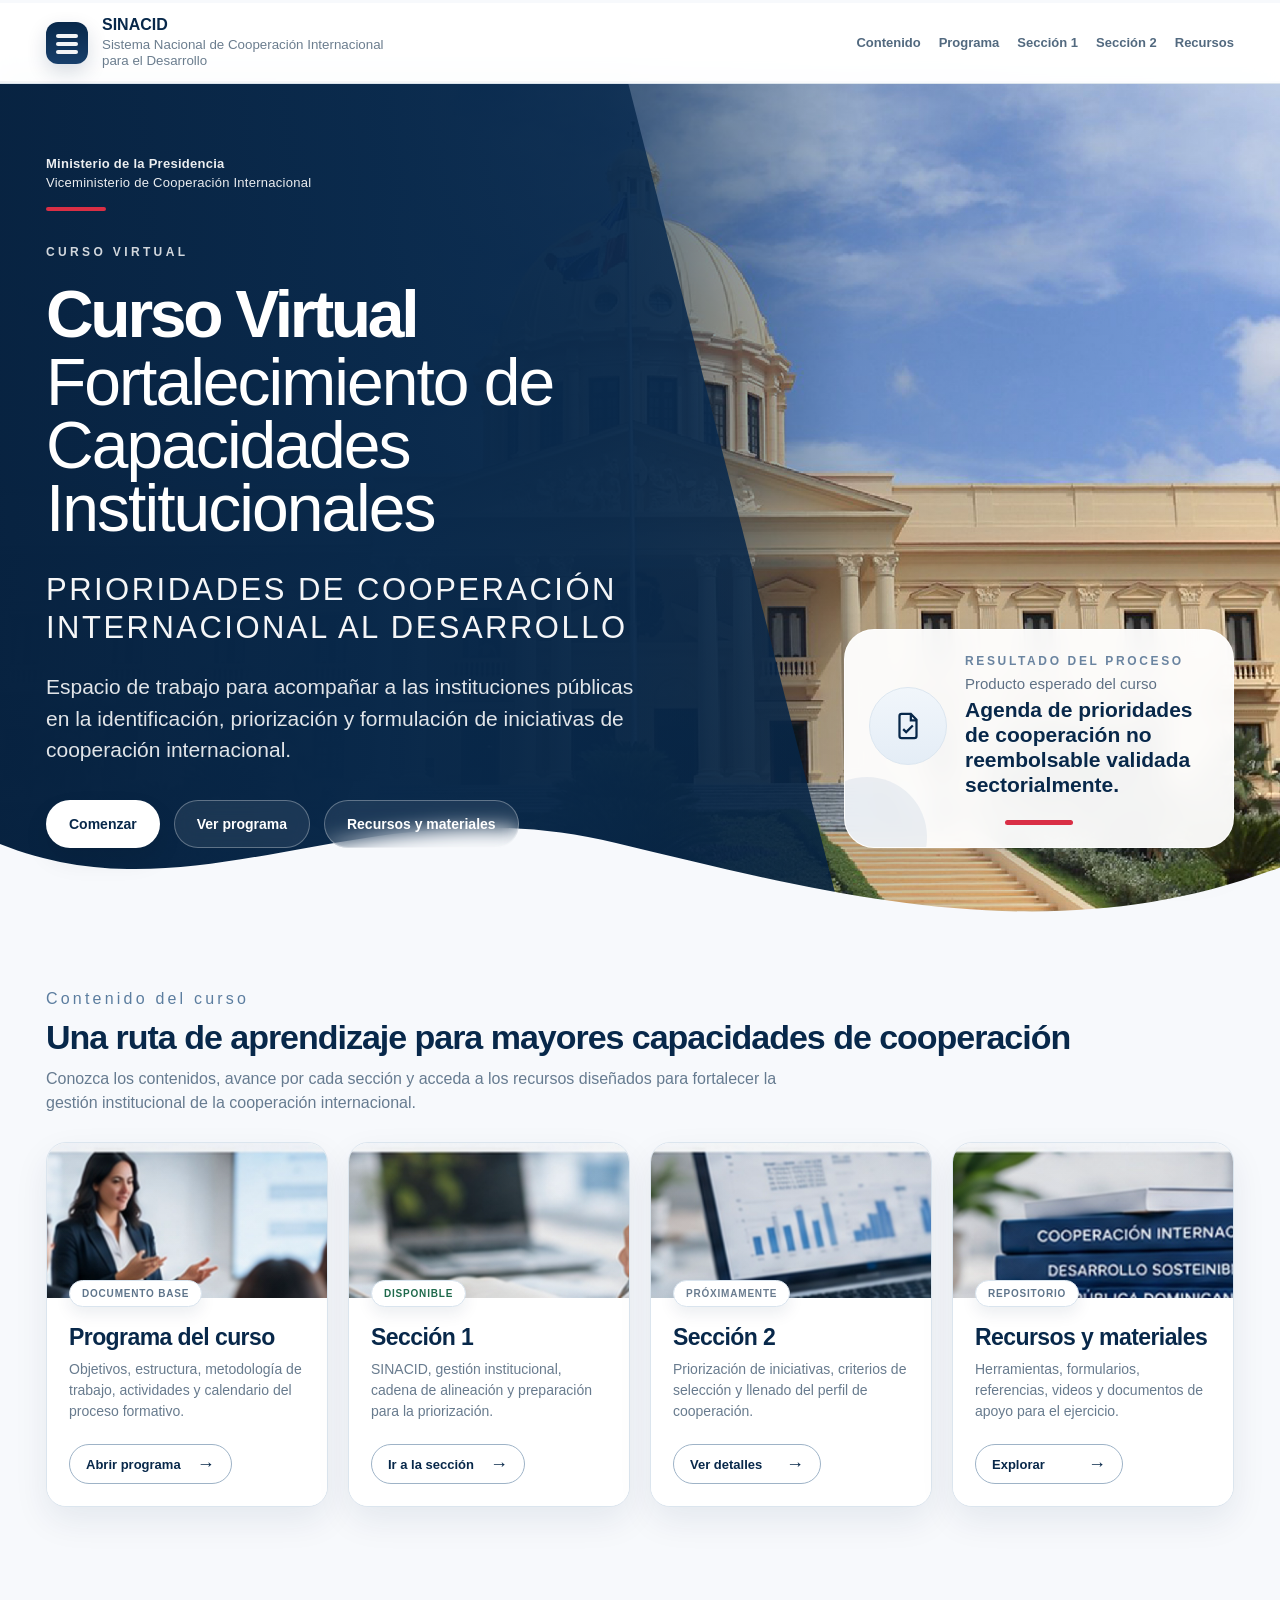
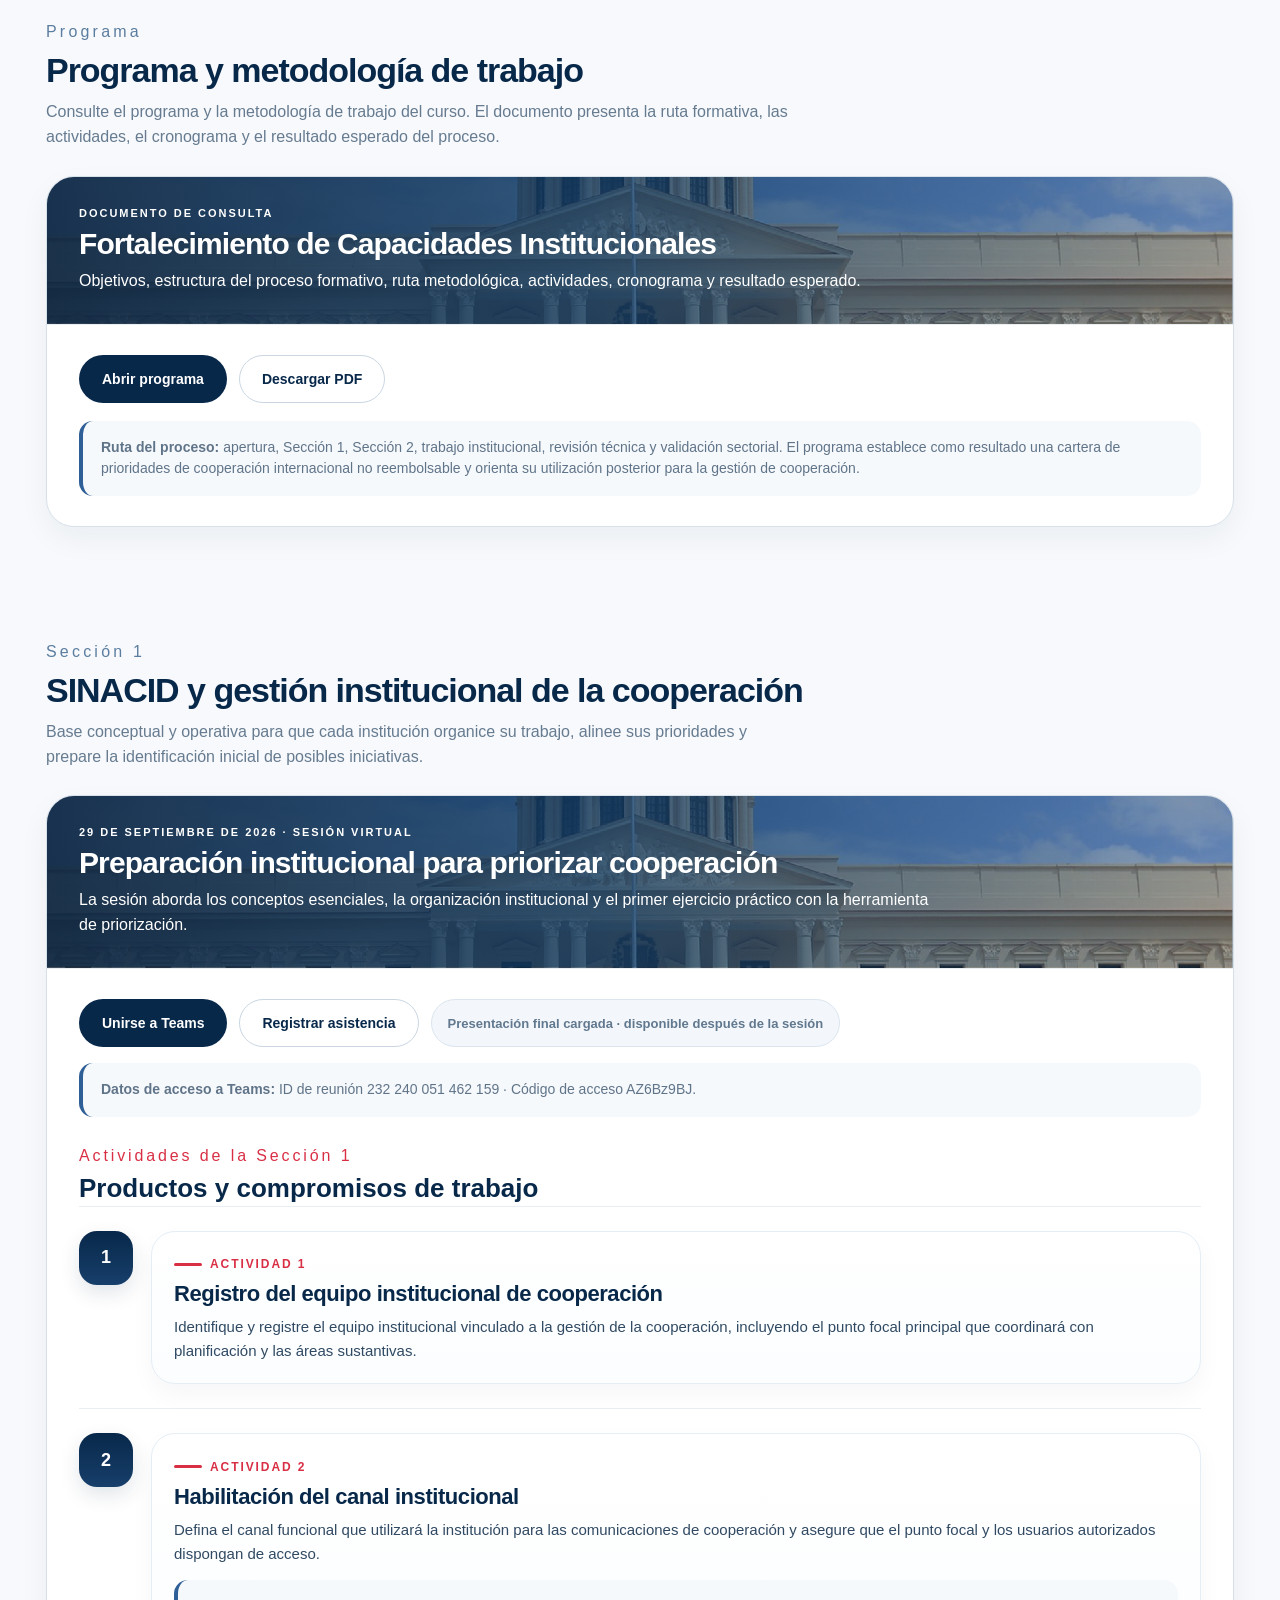
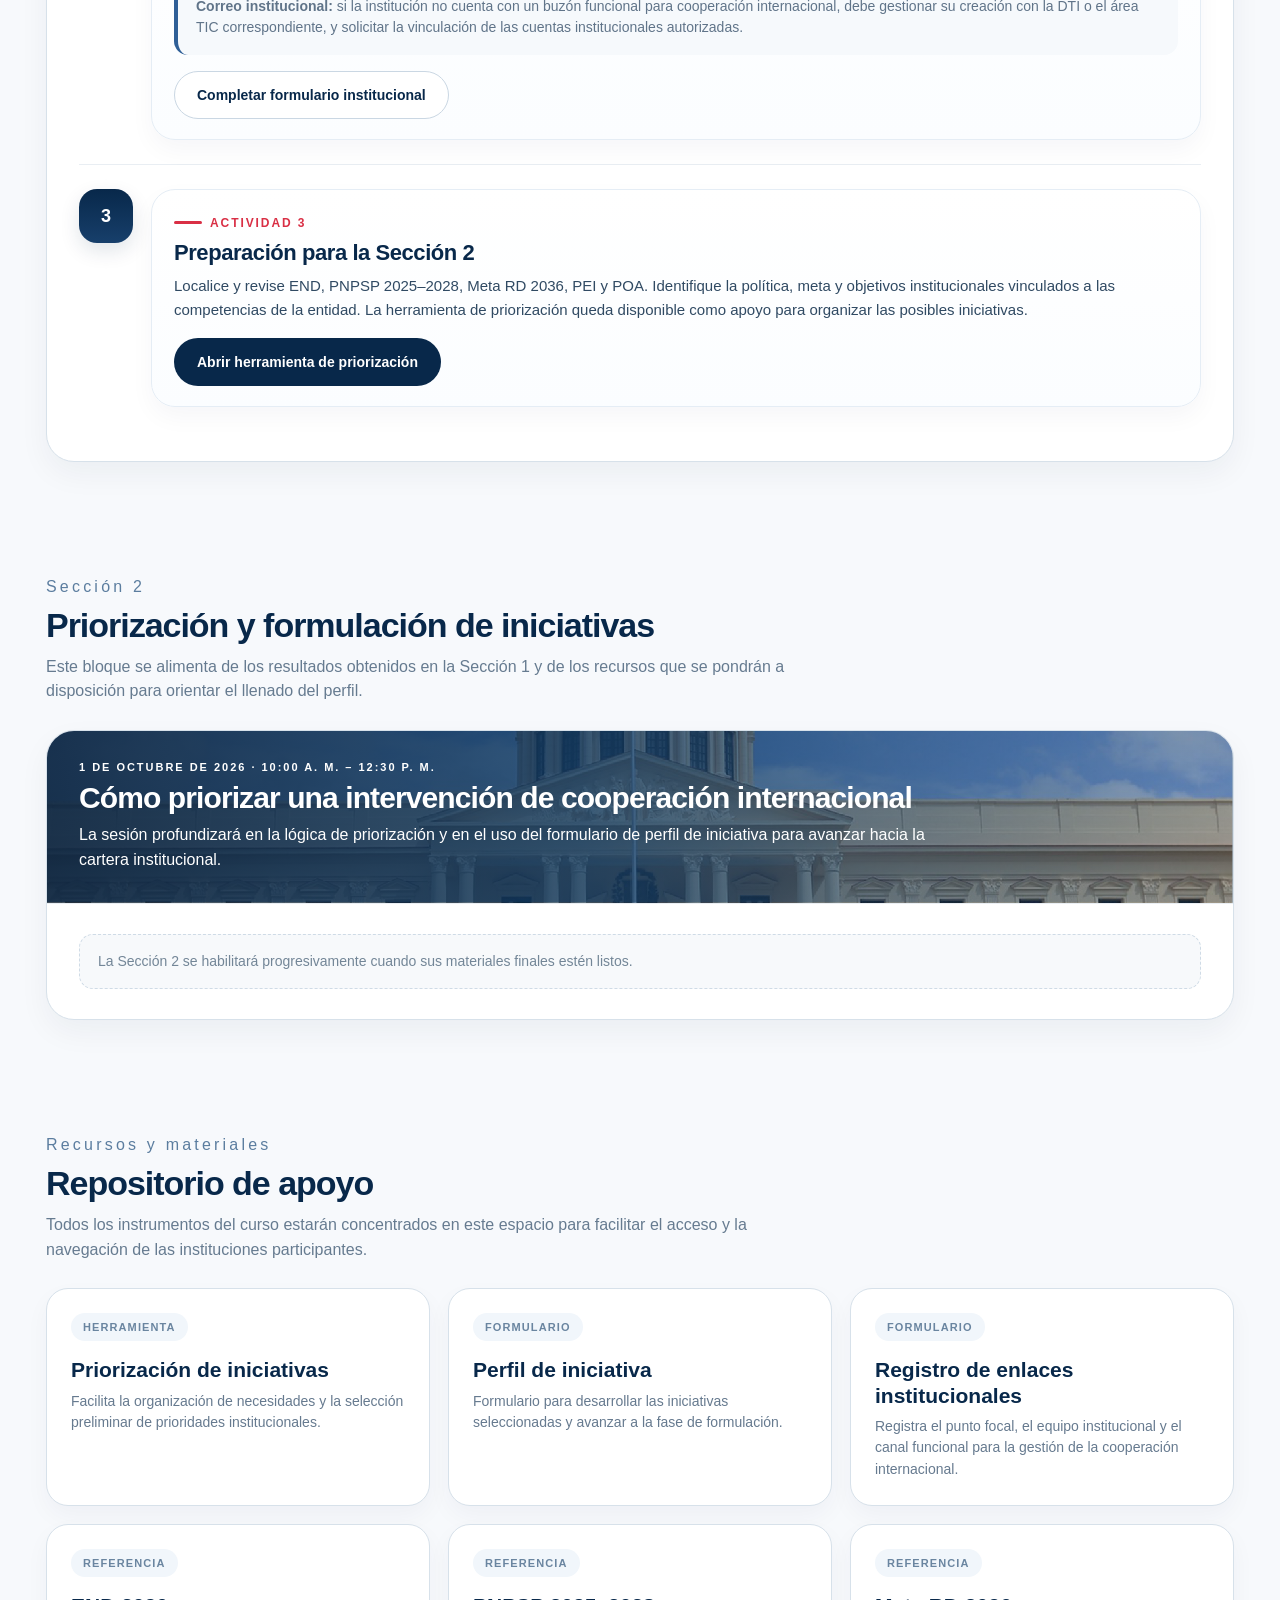
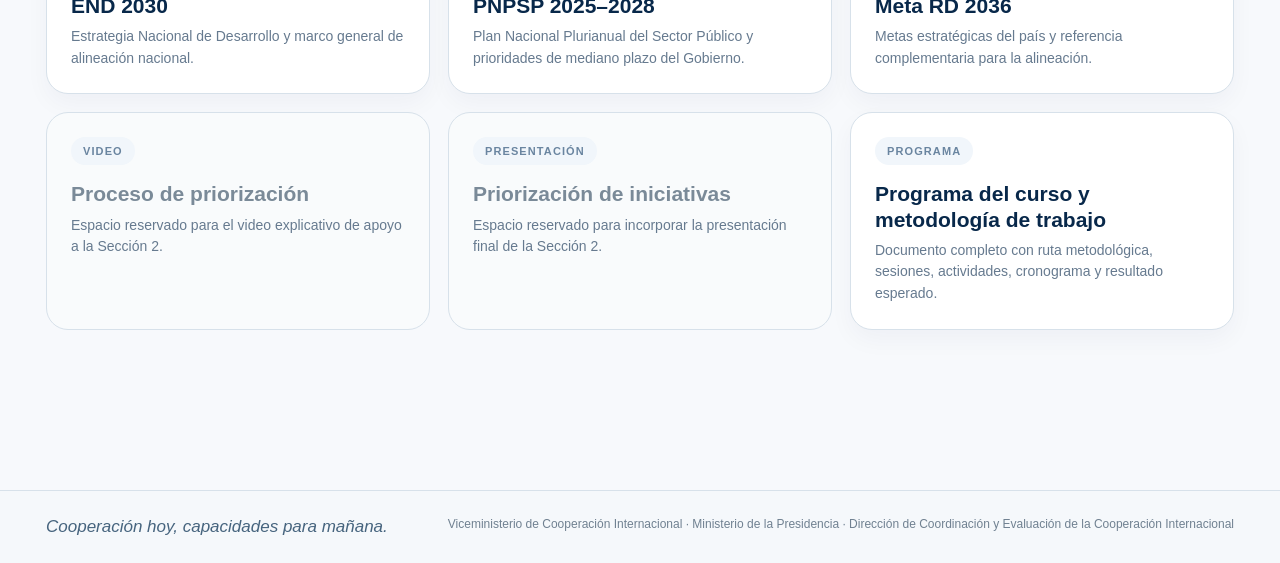
==== curso-prioridades-cooperacion/index.html @ e2388dd5 "Renombrar index del curso para GitHub Pages" ====
<!doctype html>
<html lang="es">
<head>
<meta charset="utf-8">
<meta name="viewport" content="width=device-width,initial-scale=1">
<title>Curso Virtual | Fortalecimiento de Capacidades Institucionales SINACID</title>
<style>
:root{
  --navy:#08284a;
  --navy2:#0e355d;
  --navy3:#173f6b;
  --blue:#2f5f97;
  --soft-blue:#eaf1f8;
  --red:#d92f45;
  --ink:#15314d;
  --text:#304a63;
  --muted:#667b90;
  --line:#d7e1ea;
  --line2:#e9eef3;
  --white:#ffffff;
  --panel:#f7fafc;
  --shadow:0 18px 40px rgba(8,40,74,.10);
}
*{box-sizing:border-box}
html{scroll-behavior:smooth}
body{margin:0;background:#f7f9fc;color:var(--ink);font-family:"Gotham","Montserrat","Segoe UI",Arial,sans-serif;-webkit-font-smoothing:antialiased}
a{color:inherit}
img{max-width:100%;display:block}
.progress{position:fixed;top:0;left:0;height:3px;width:0;background:linear-gradient(90deg,var(--red),#4f83be);z-index:999}

header{position:sticky;top:3px;z-index:80;background:rgba(255,255,255,.92);backdrop-filter:blur(14px);border-bottom:1px solid rgba(215,225,234,.9)}
.head{max-width:1240px;margin:auto;padding:14px 26px;display:flex;align-items:center;justify-content:space-between;gap:20px}
.brand{display:flex;align-items:center;gap:14px;text-decoration:none}
.brand-mark{width:42px;height:42px;border-radius:12px;background:linear-gradient(180deg,var(--navy),var(--navy3));position:relative;box-shadow:0 8px 20px rgba(8,40,74,.16)}
.brand-mark:before,.brand-mark:after{content:"";position:absolute;left:10px;right:10px;border-radius:20px;background:#fff;opacity:.95}
.brand-mark:before{top:12px;height:4px;box-shadow:0 8px 0 #fff,0 16px 0 #fff}
.brand-txt b{display:block;font-size:16px;line-height:1;color:var(--navy)}
.brand-txt small{display:block;margin-top:4px;color:#6b7d8e;line-height:1.2}
.nav{display:flex;gap:18px;flex-wrap:wrap}
.nav a{text-decoration:none;font-size:13px;font-weight:700;color:#52697f;padding:9px 0;position:relative}
.nav a:after{content:"";position:absolute;left:0;bottom:2px;width:0;height:2px;background:var(--red);transition:.2s}
.nav a:hover:after{width:100%}

.hero{position:relative;min-height:620px;overflow:hidden;background:#fff}
.hero-bg{position:absolute;inset:0;background-image:url('[data-uri]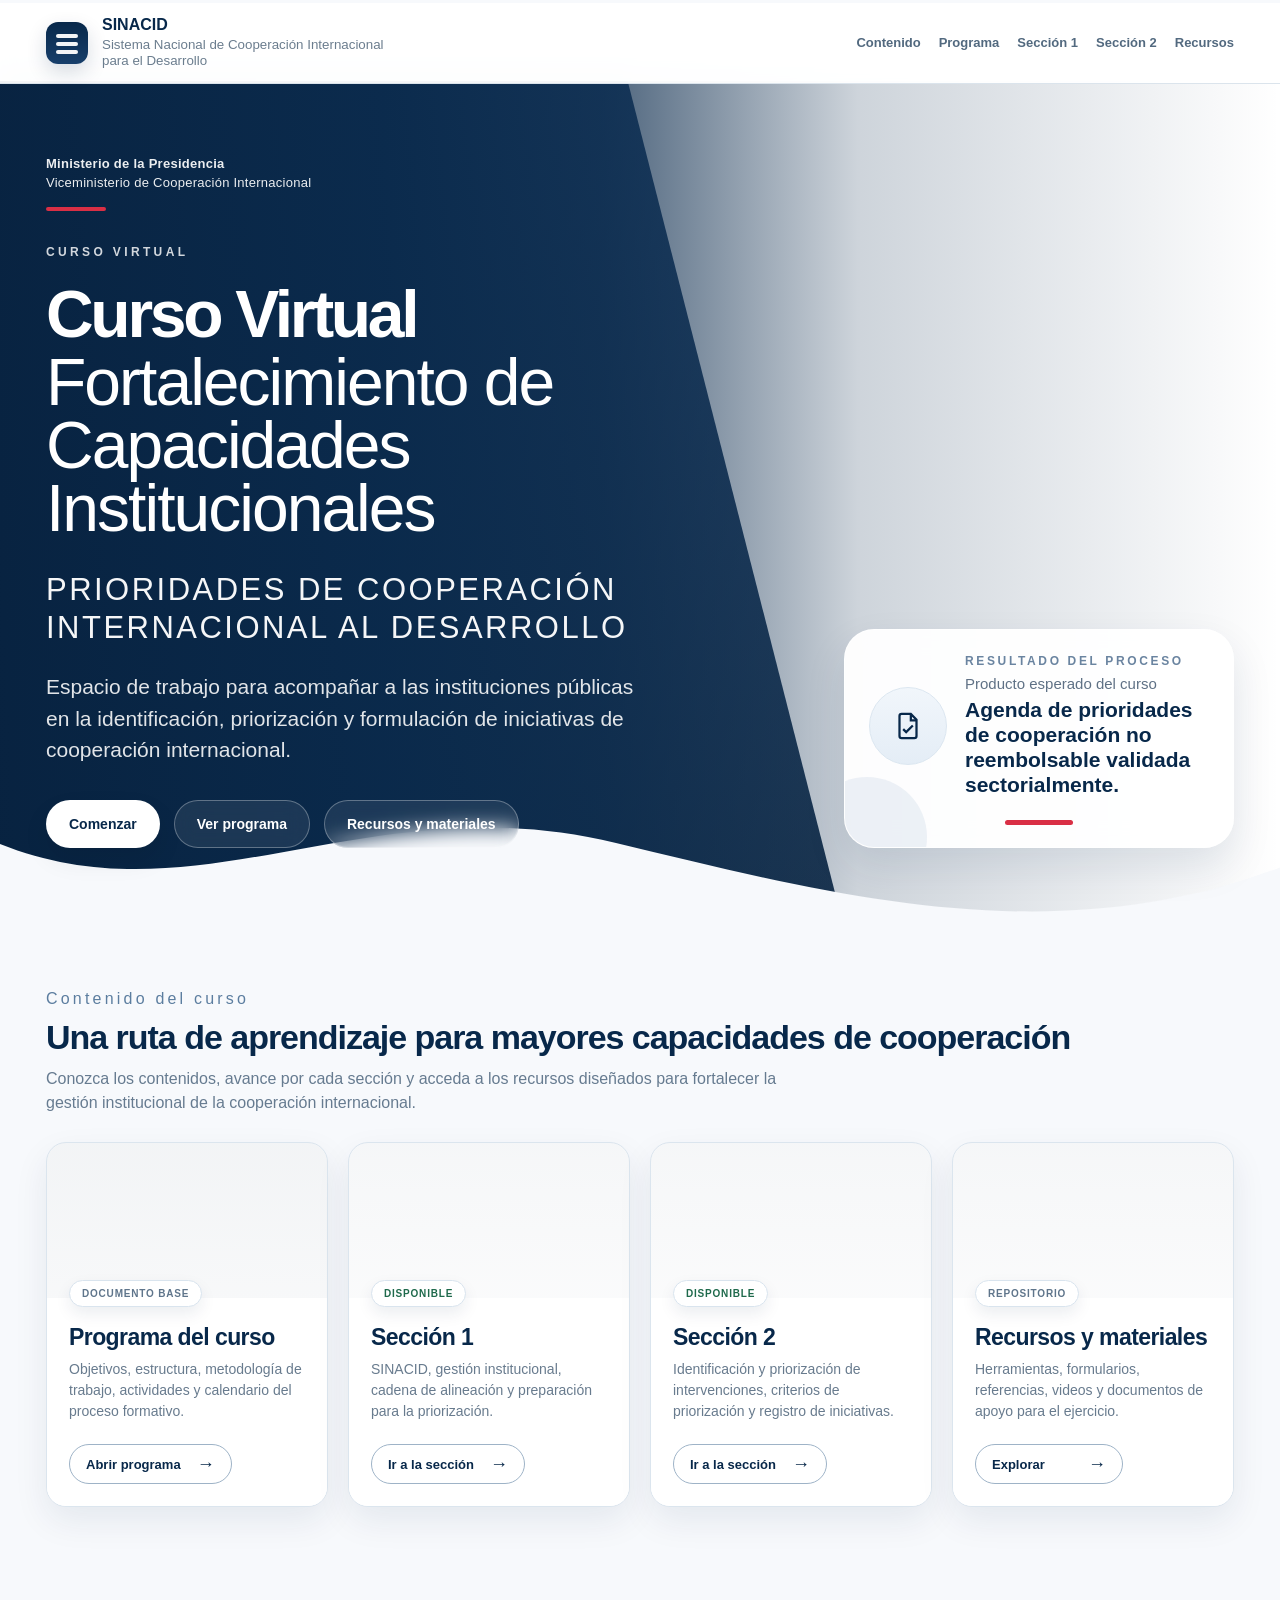
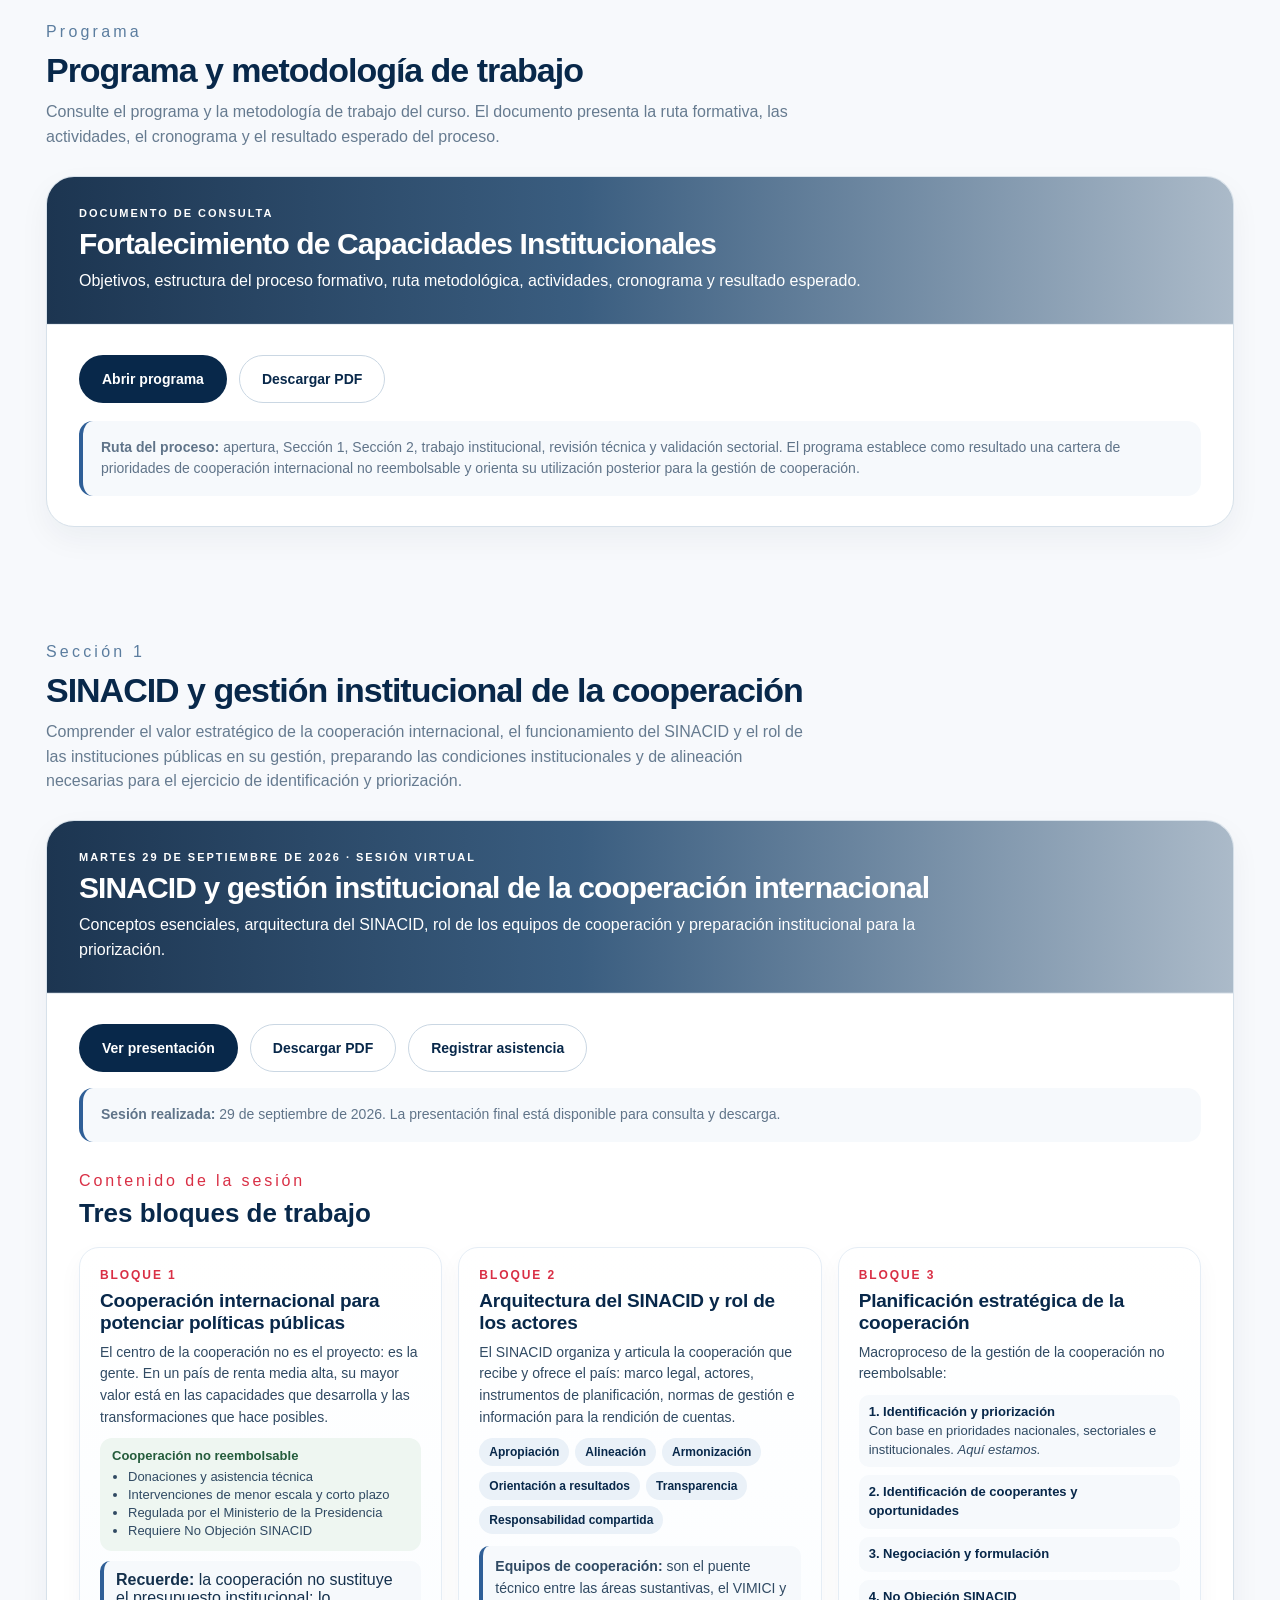
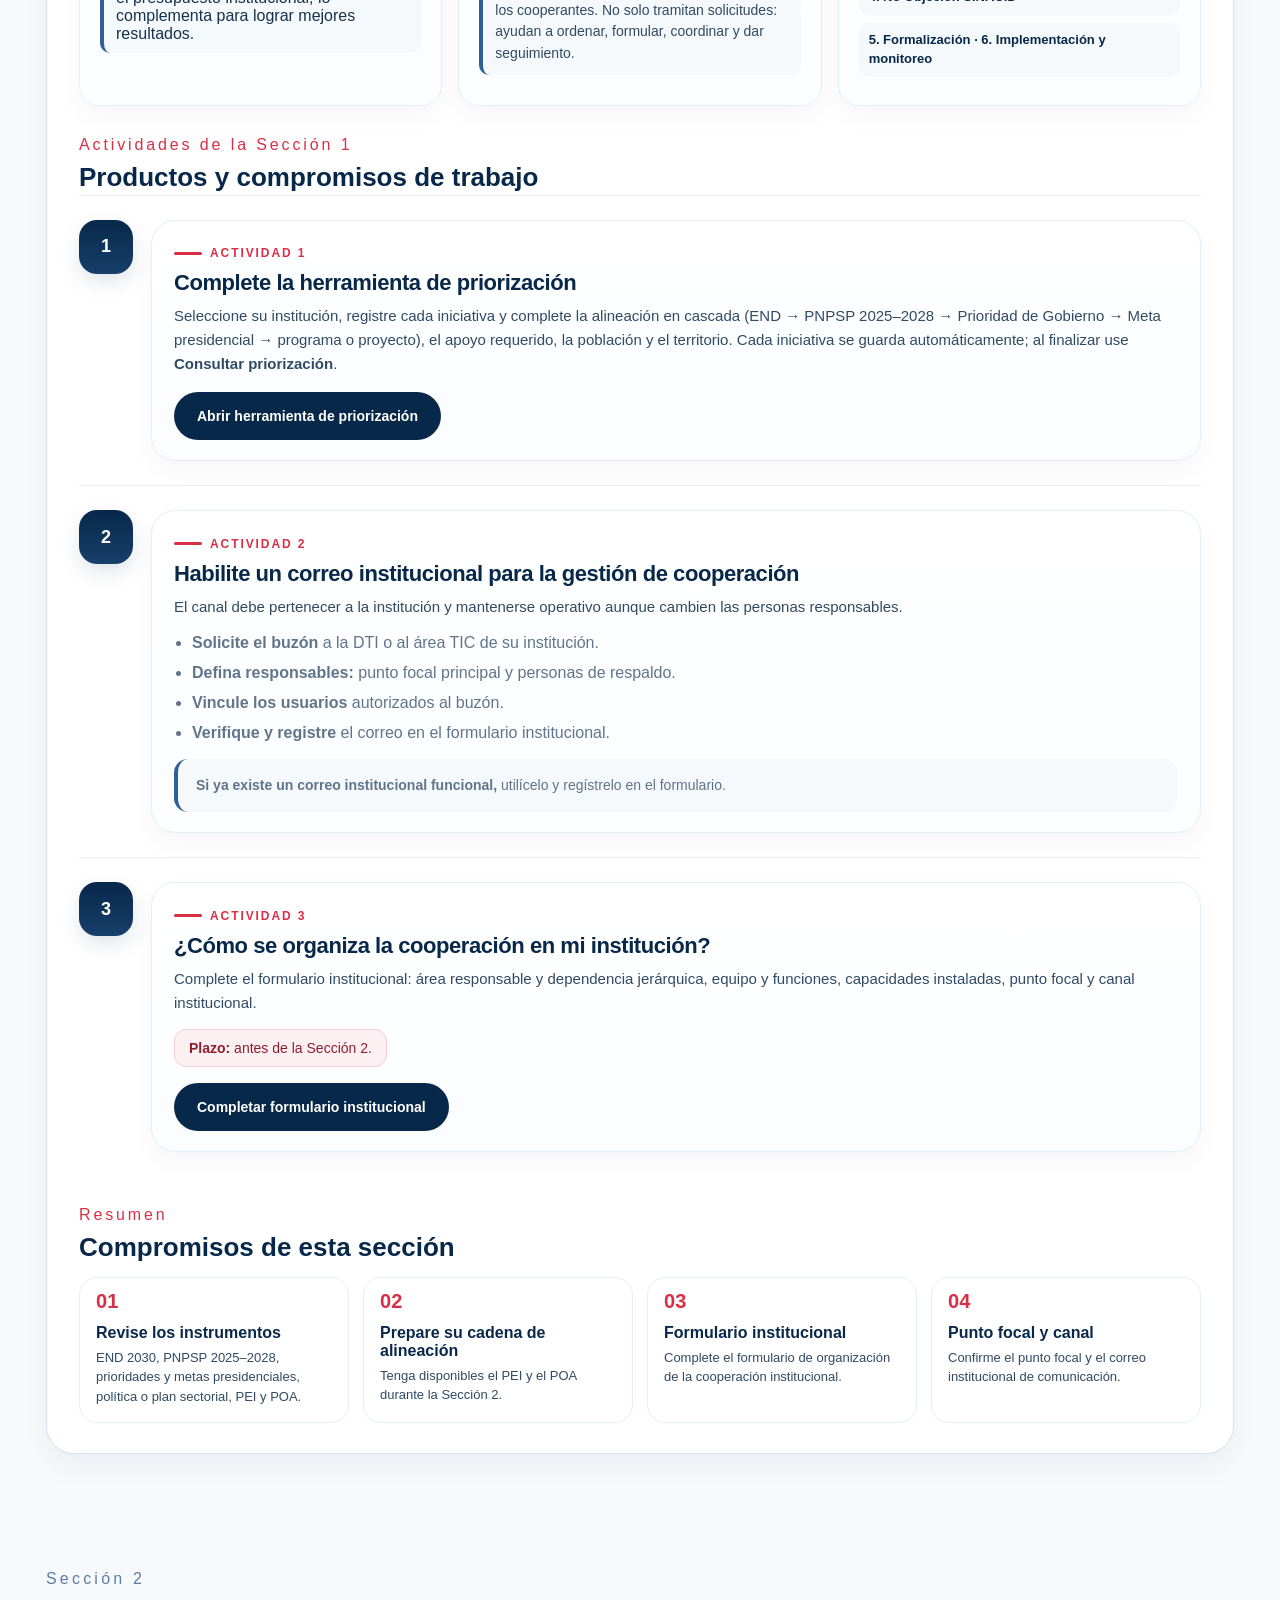
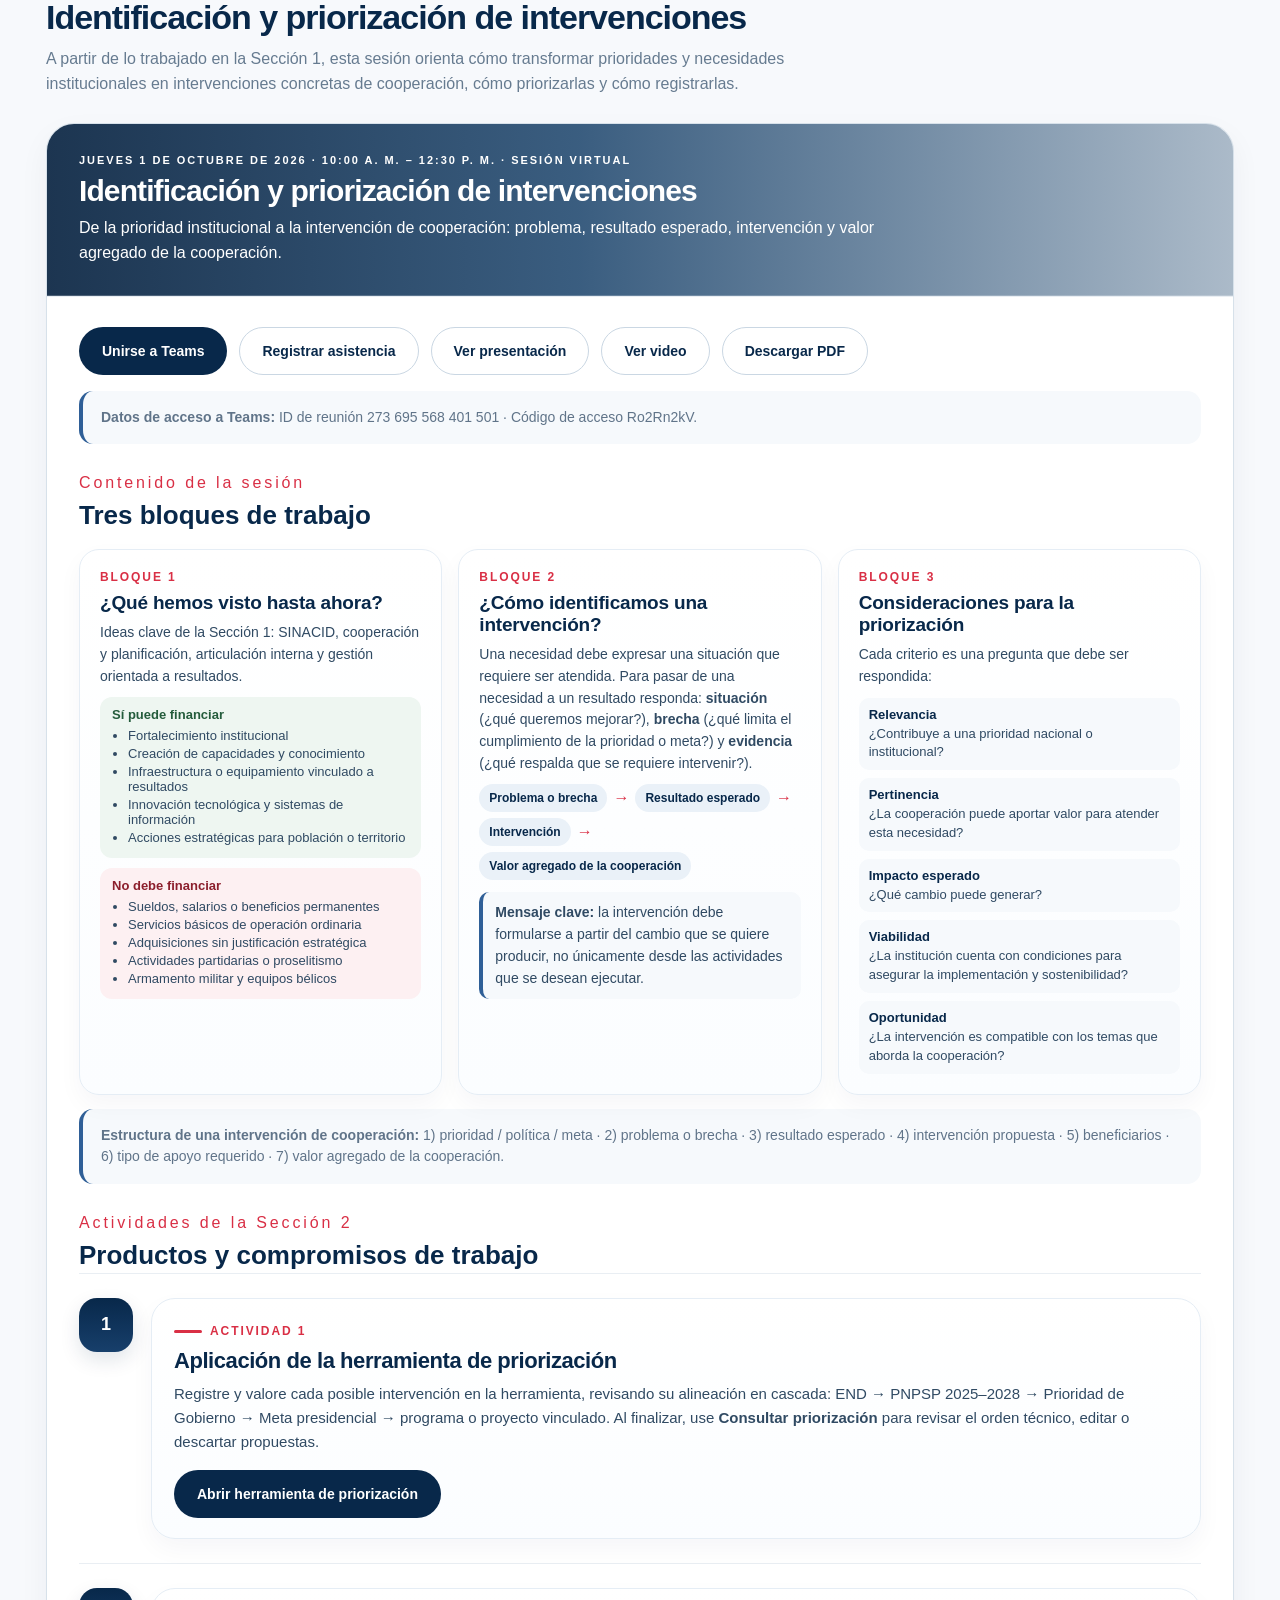
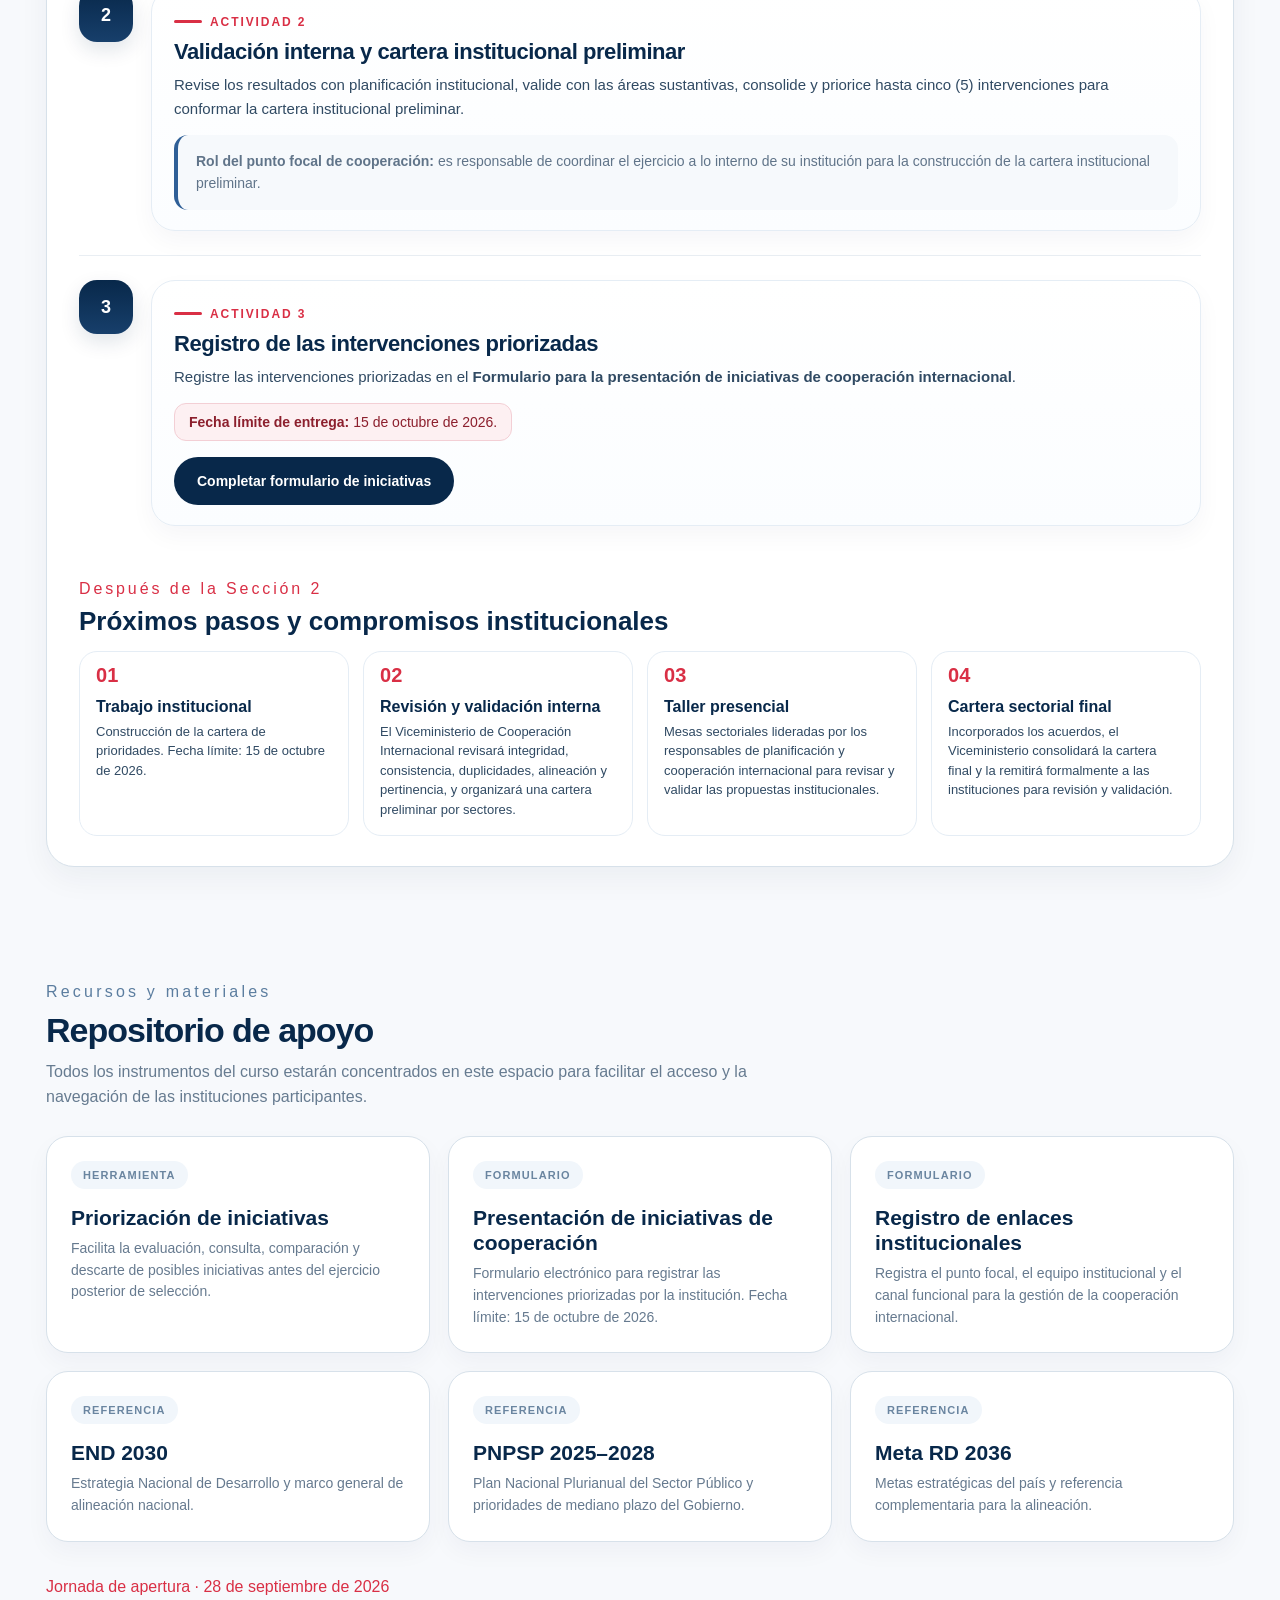
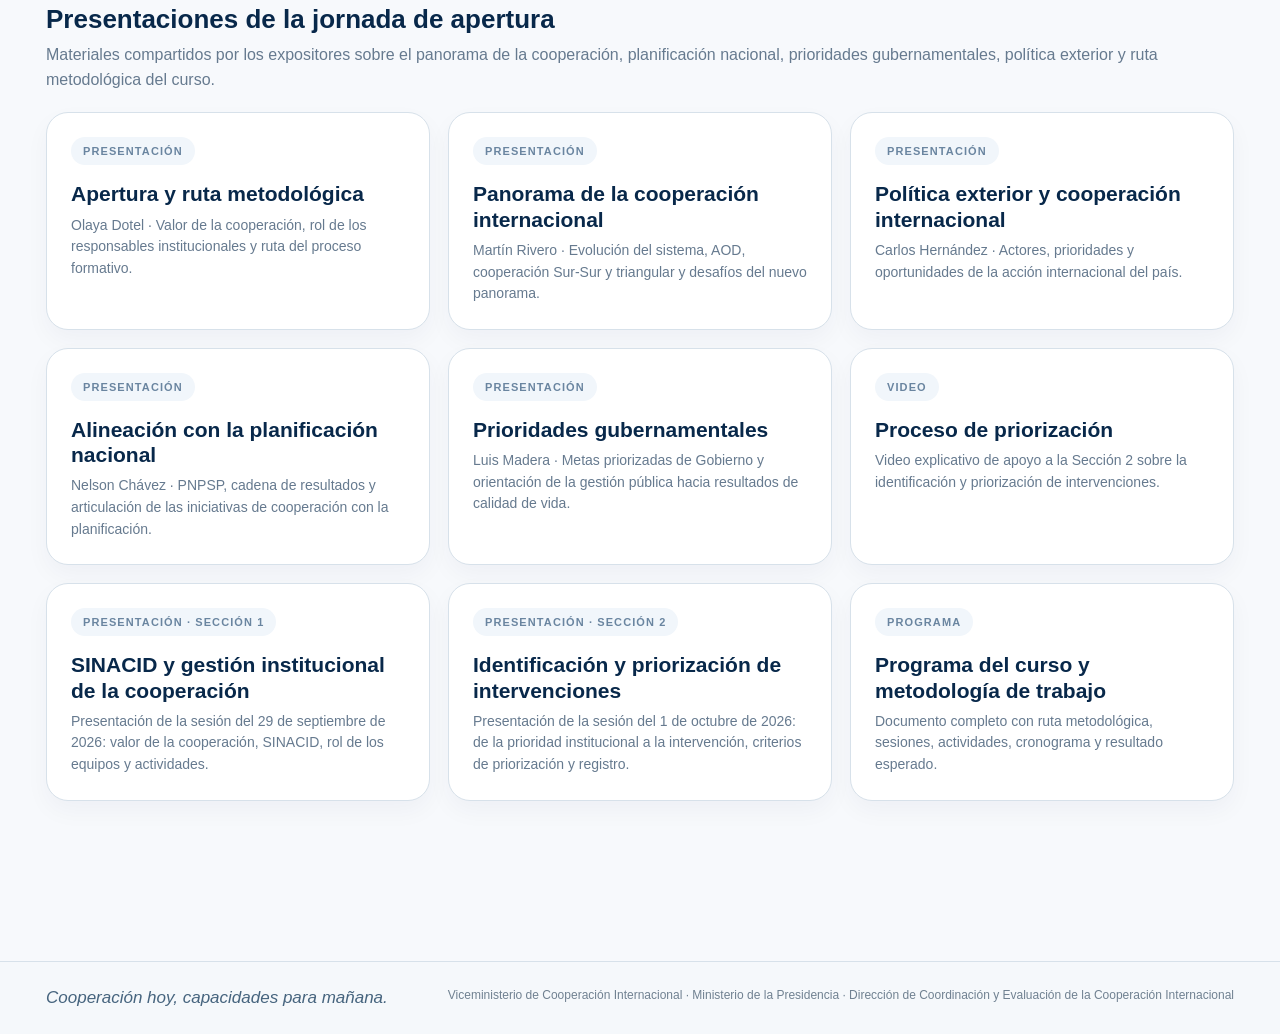
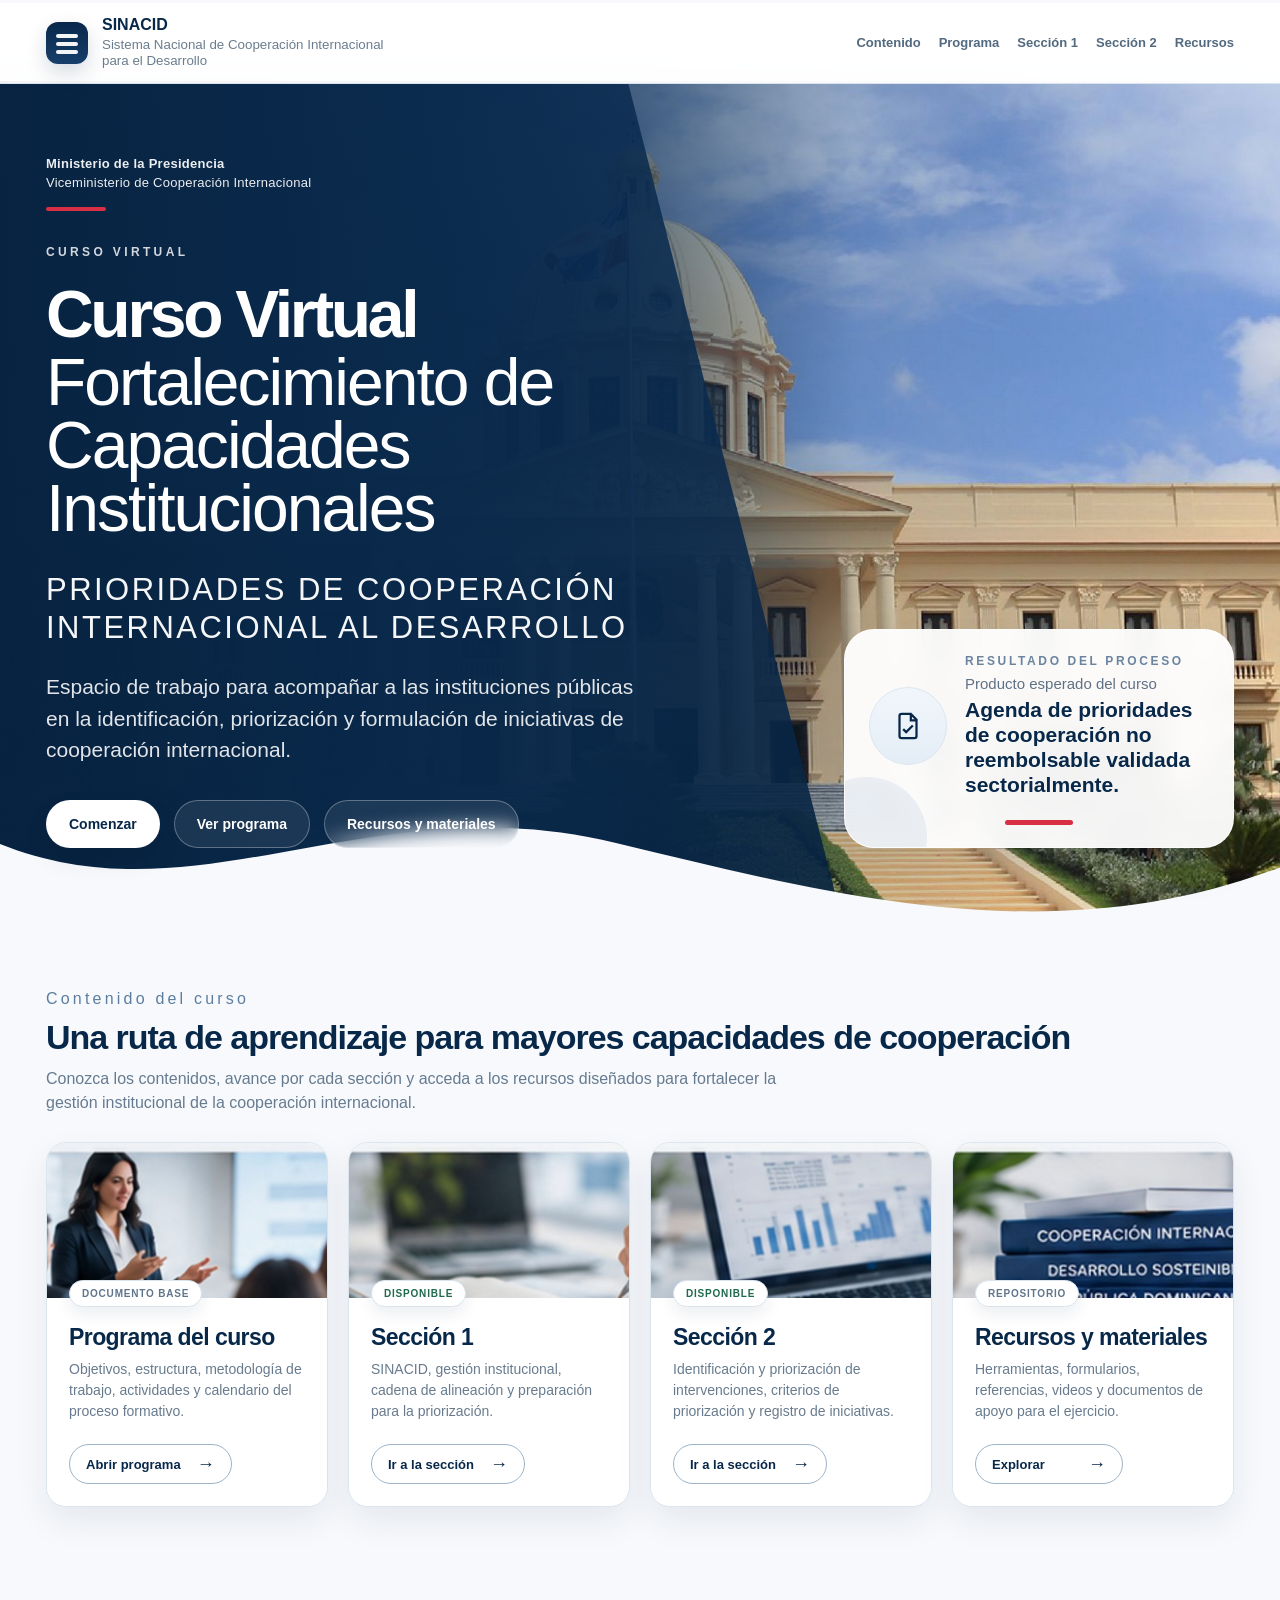
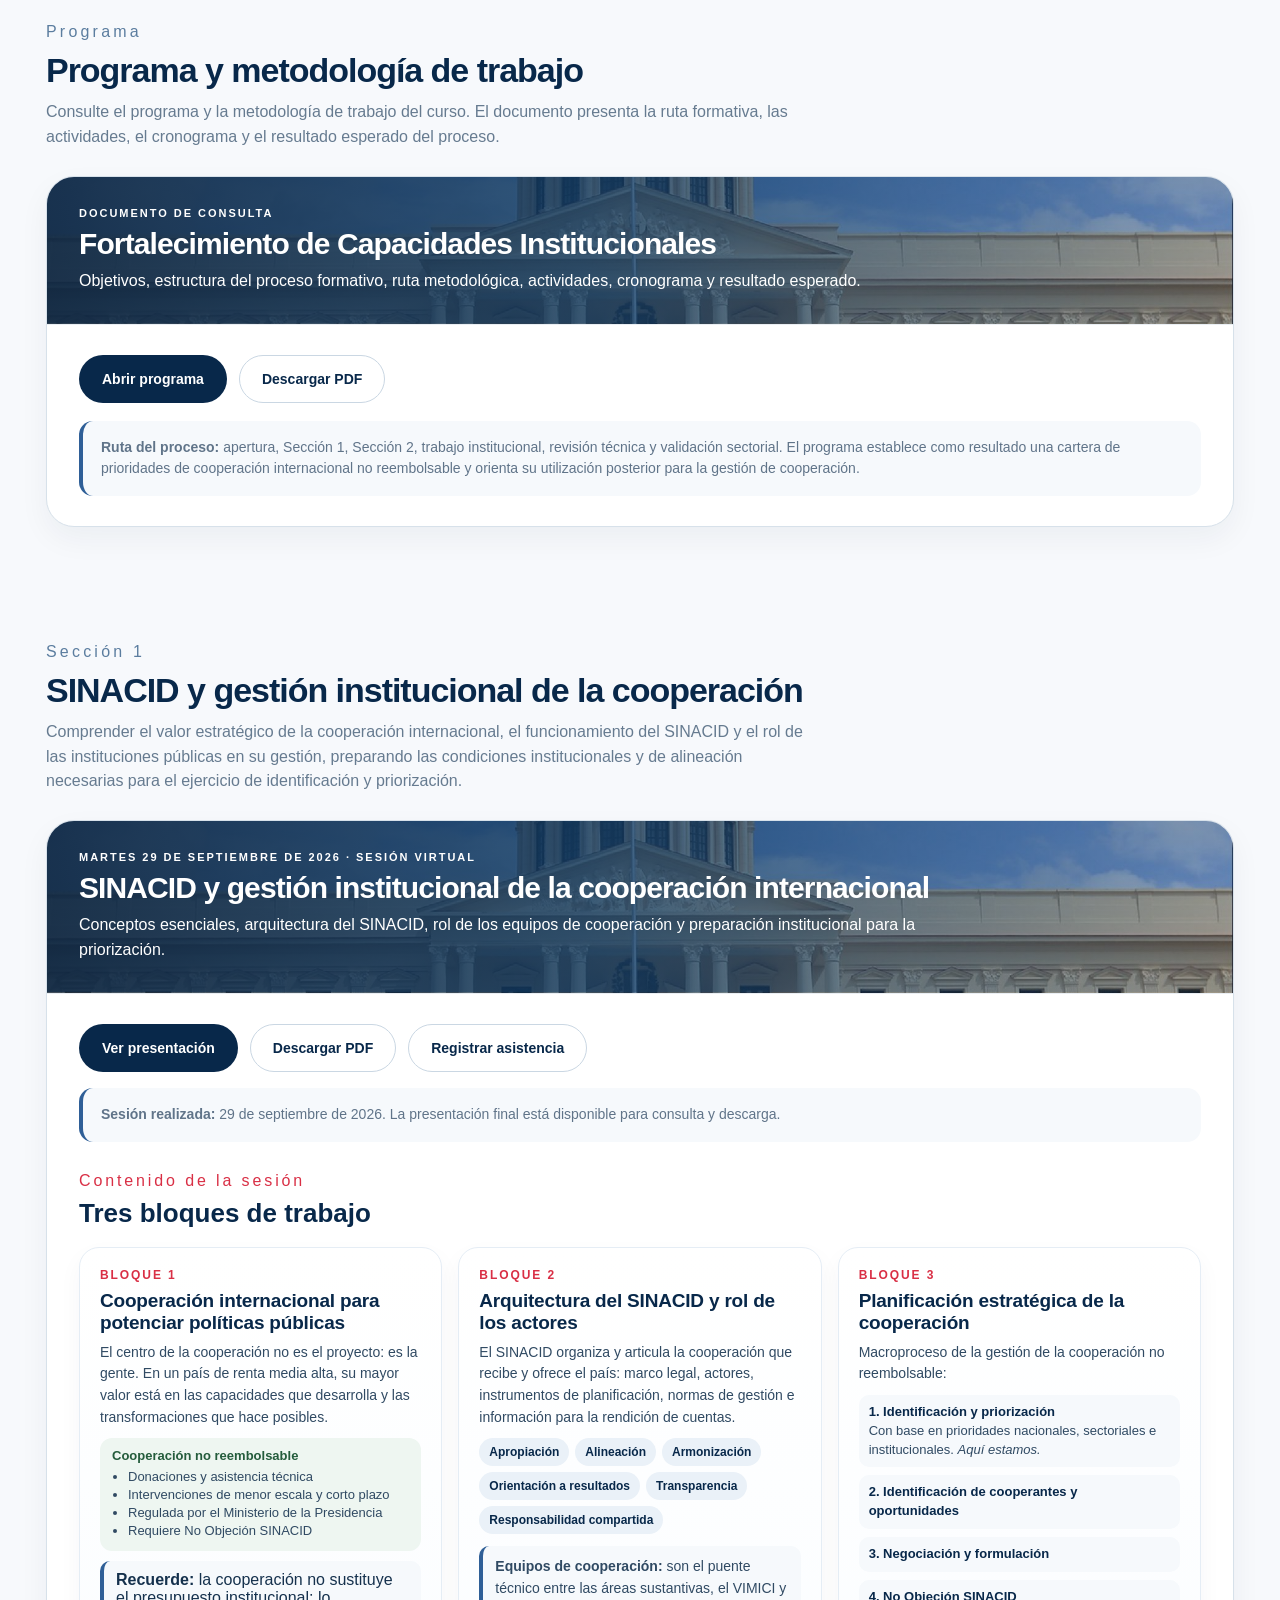
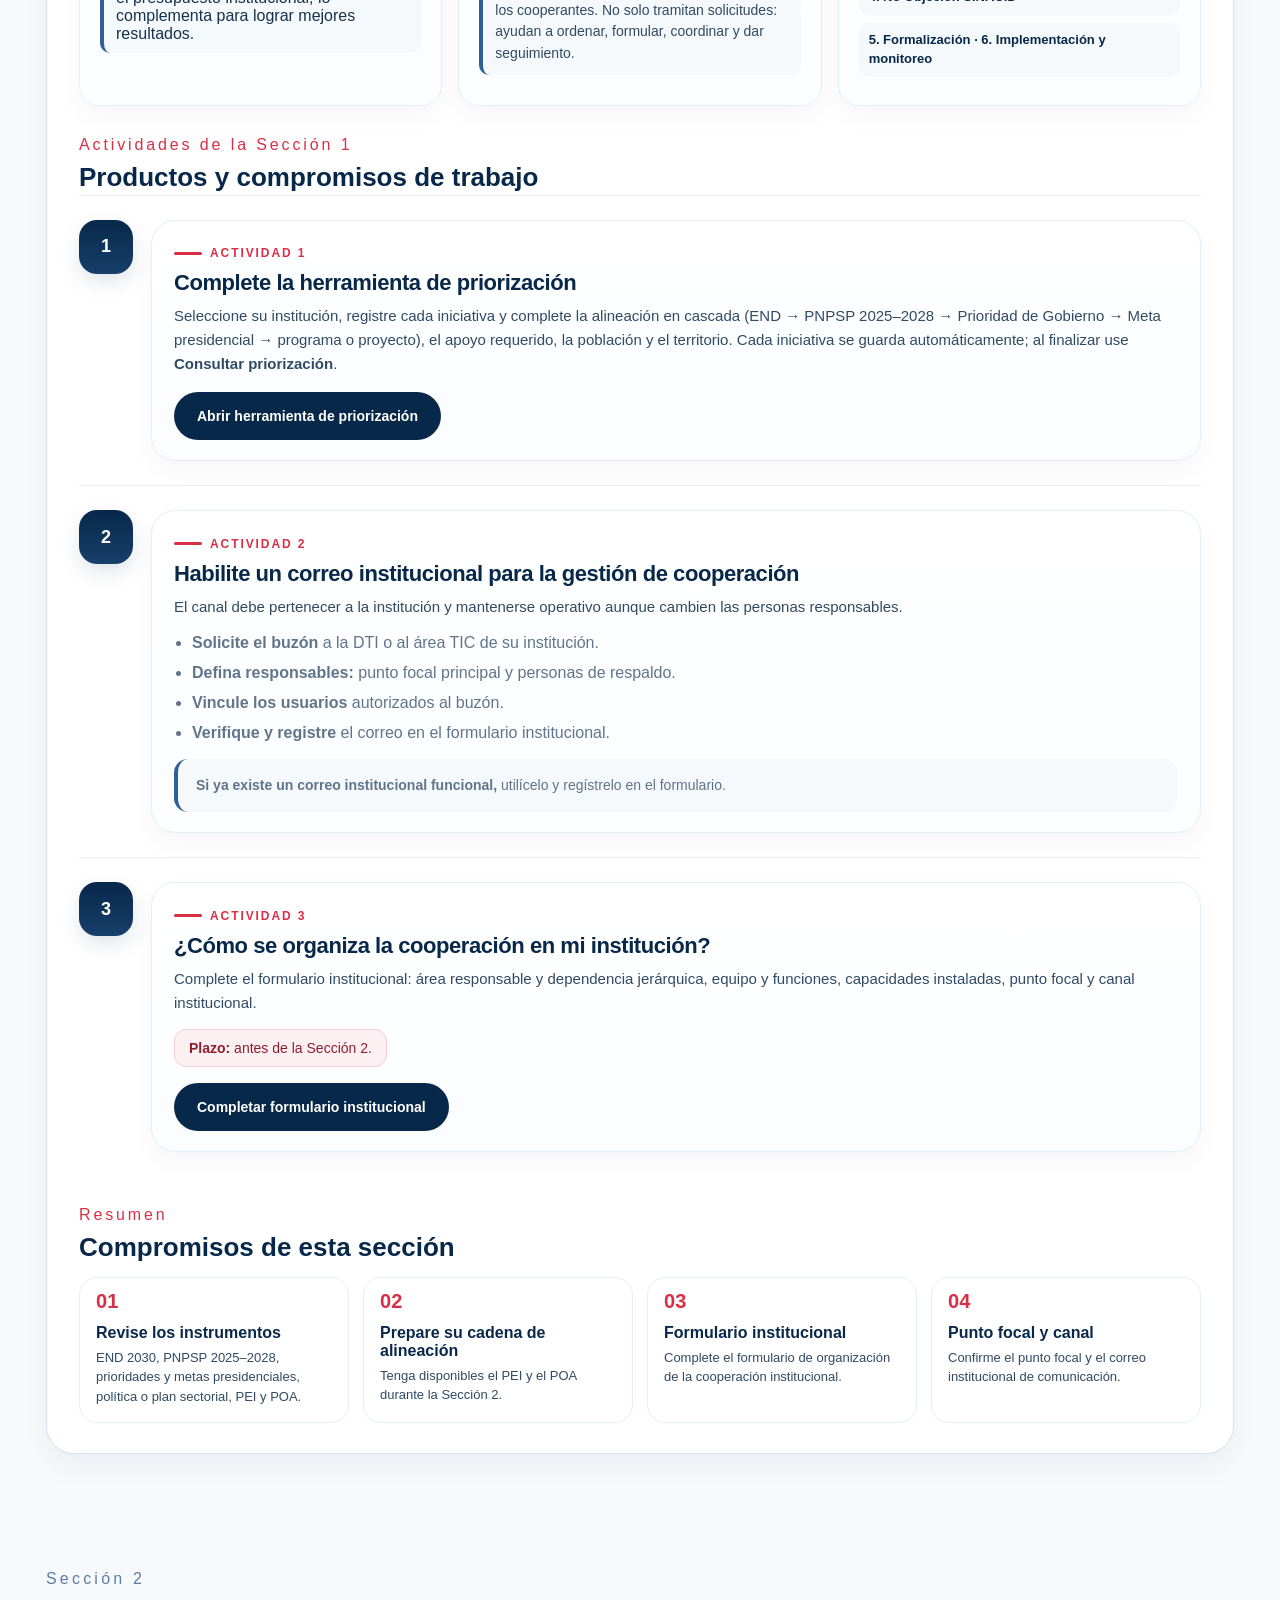
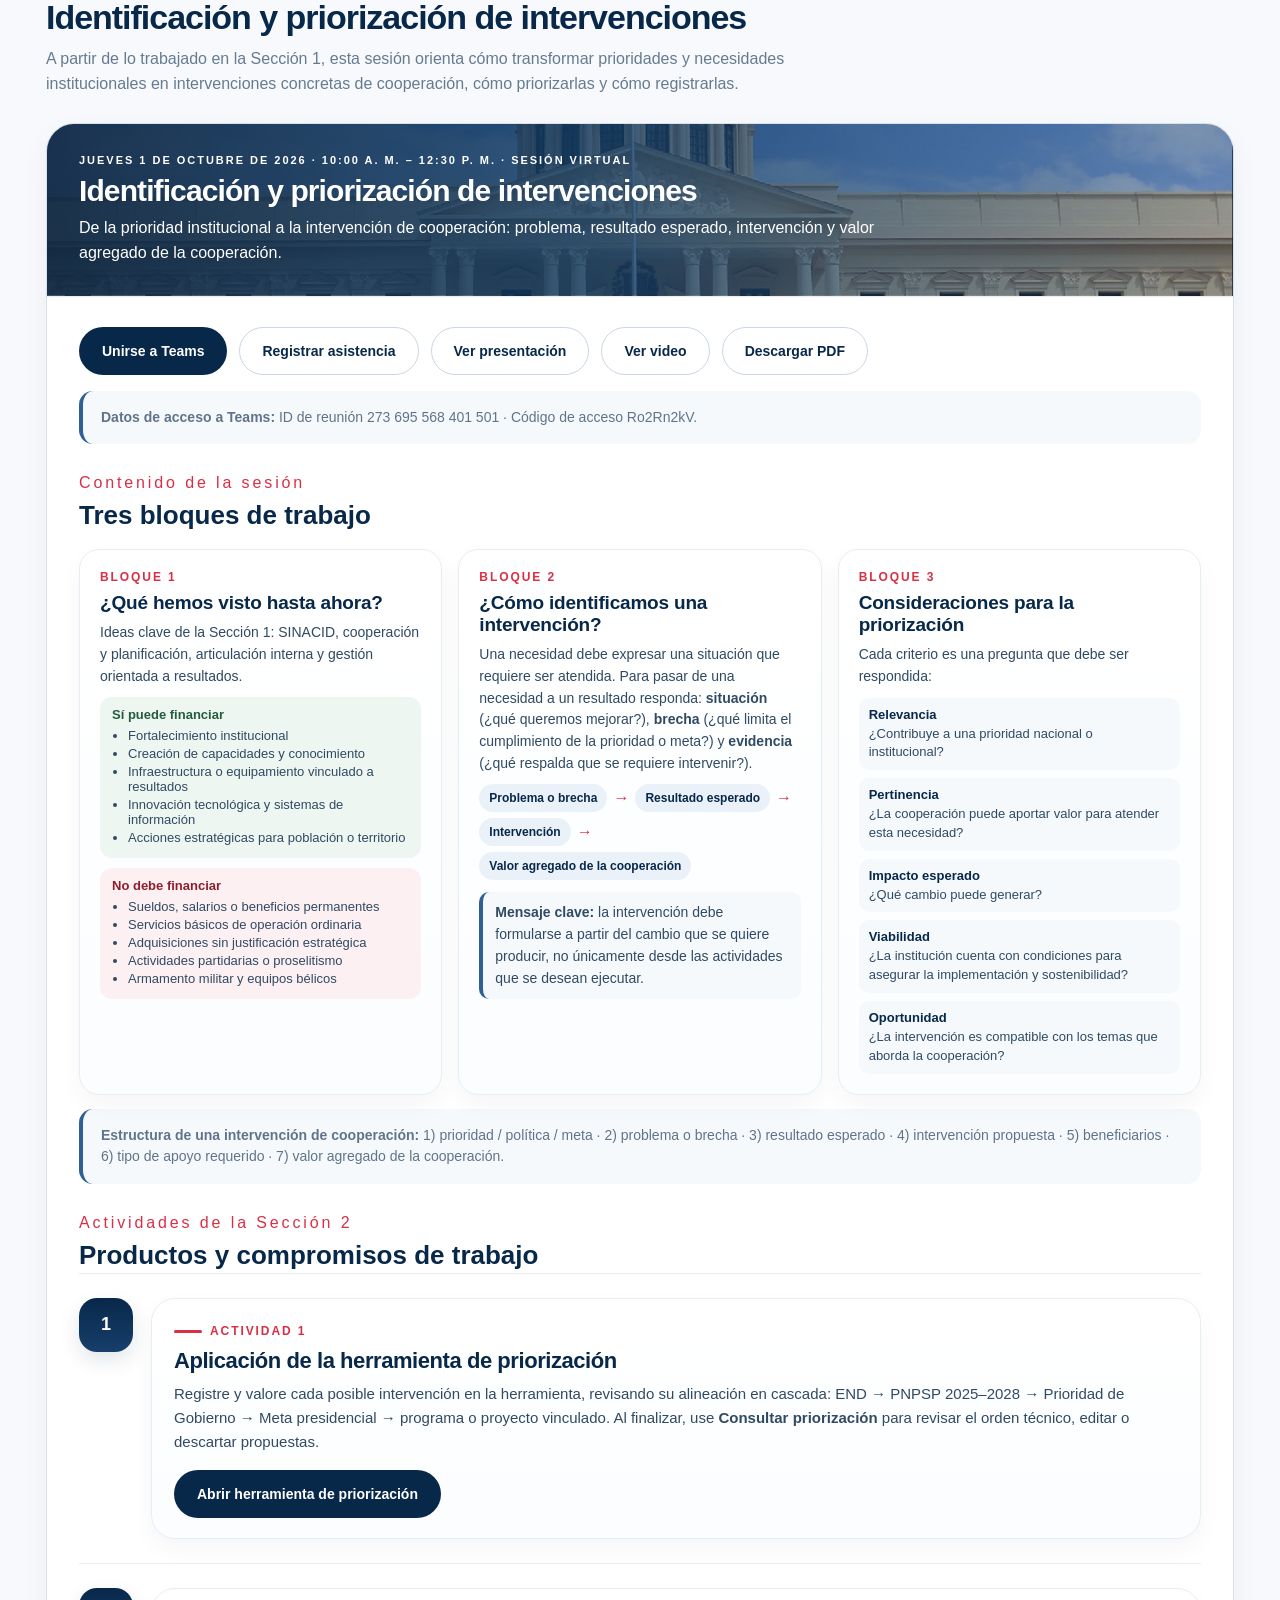
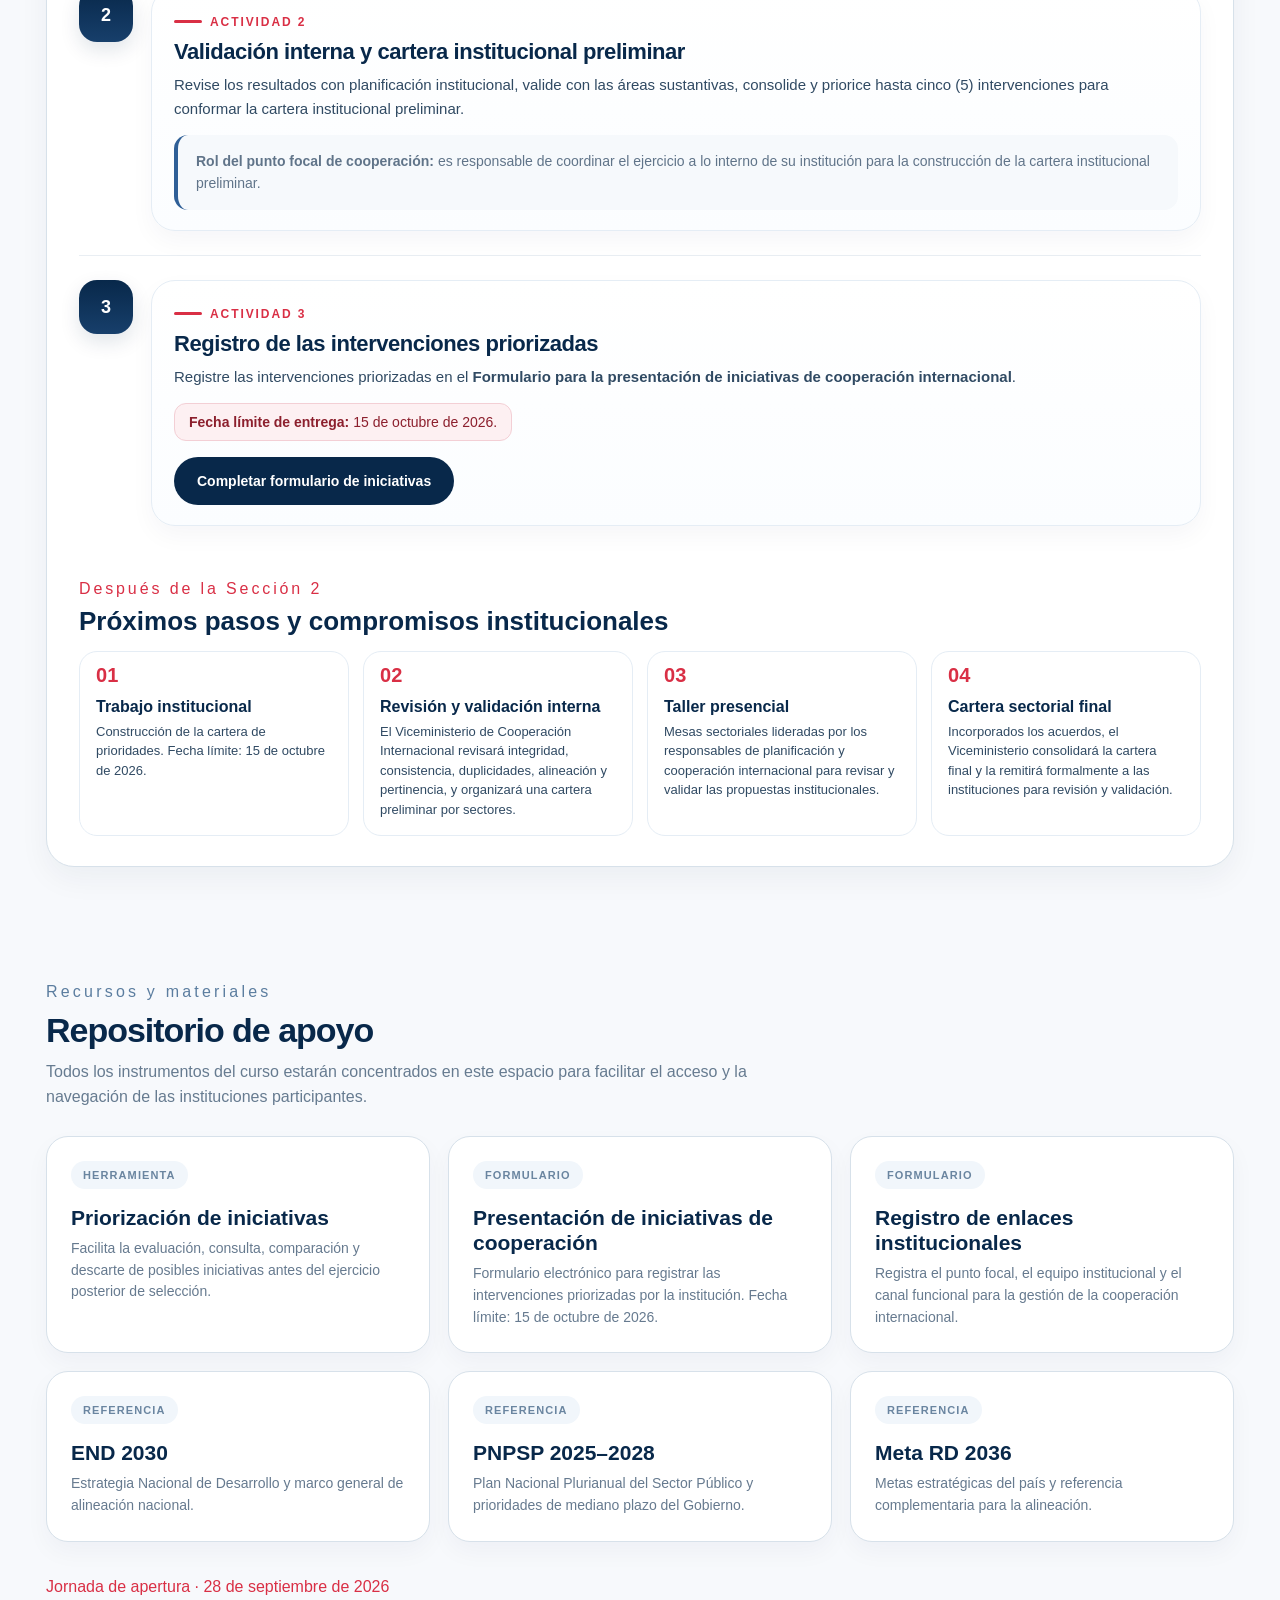
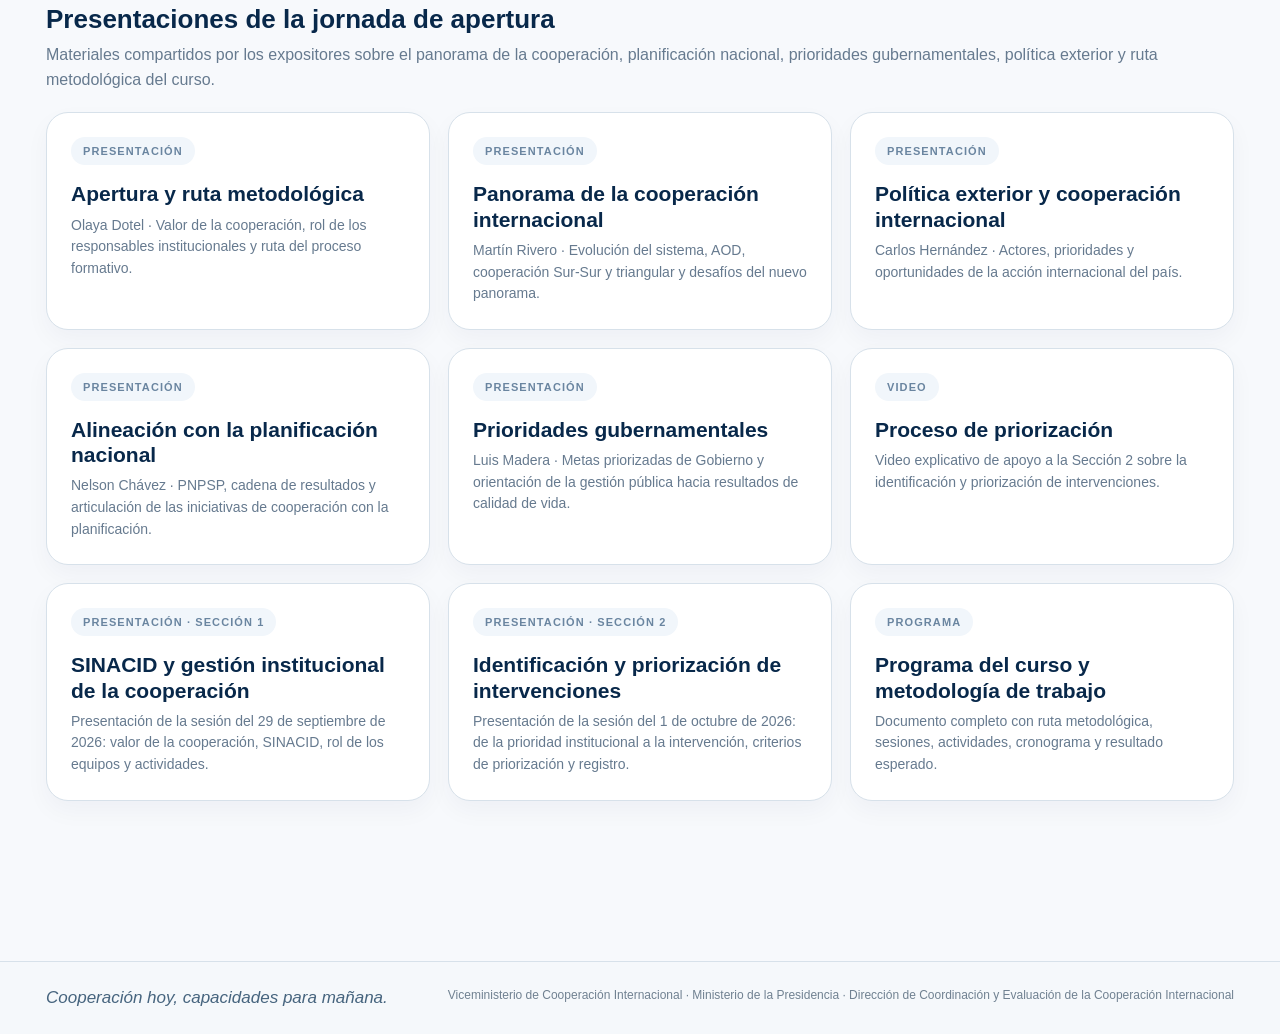
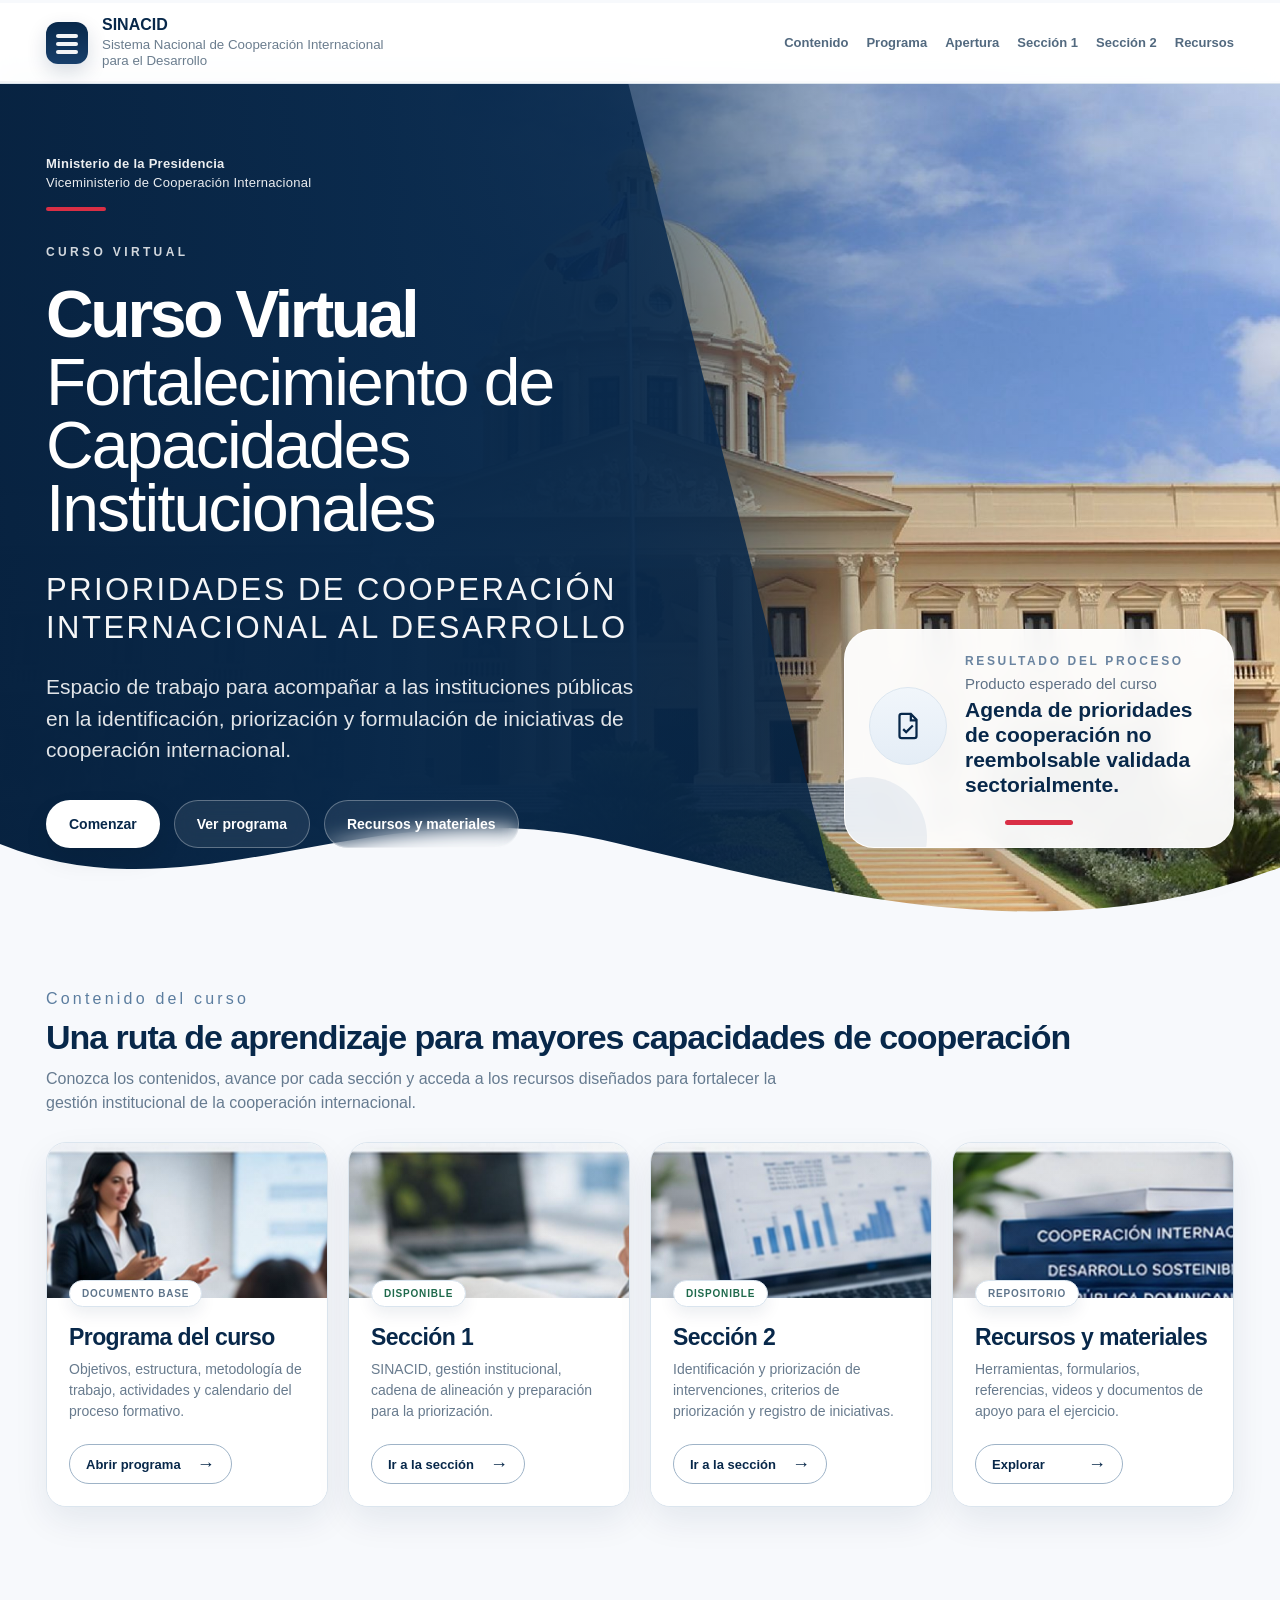
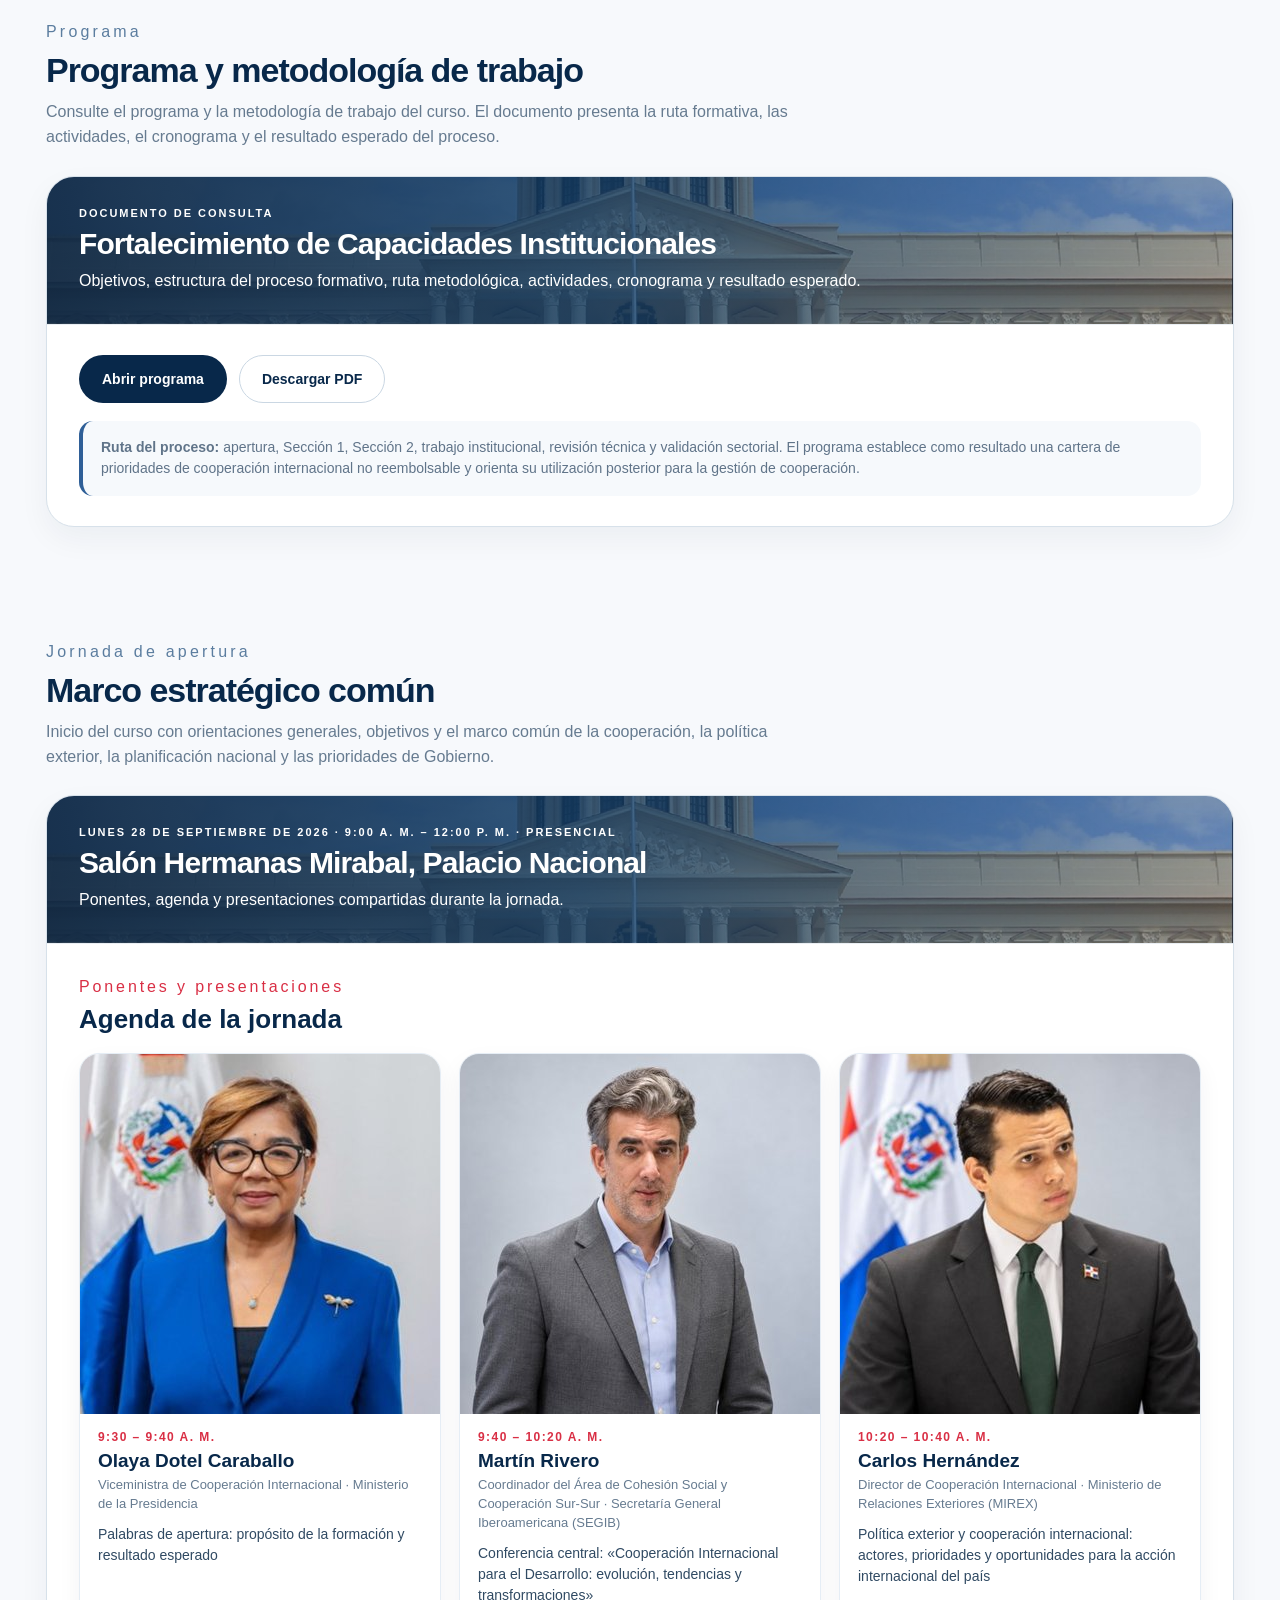
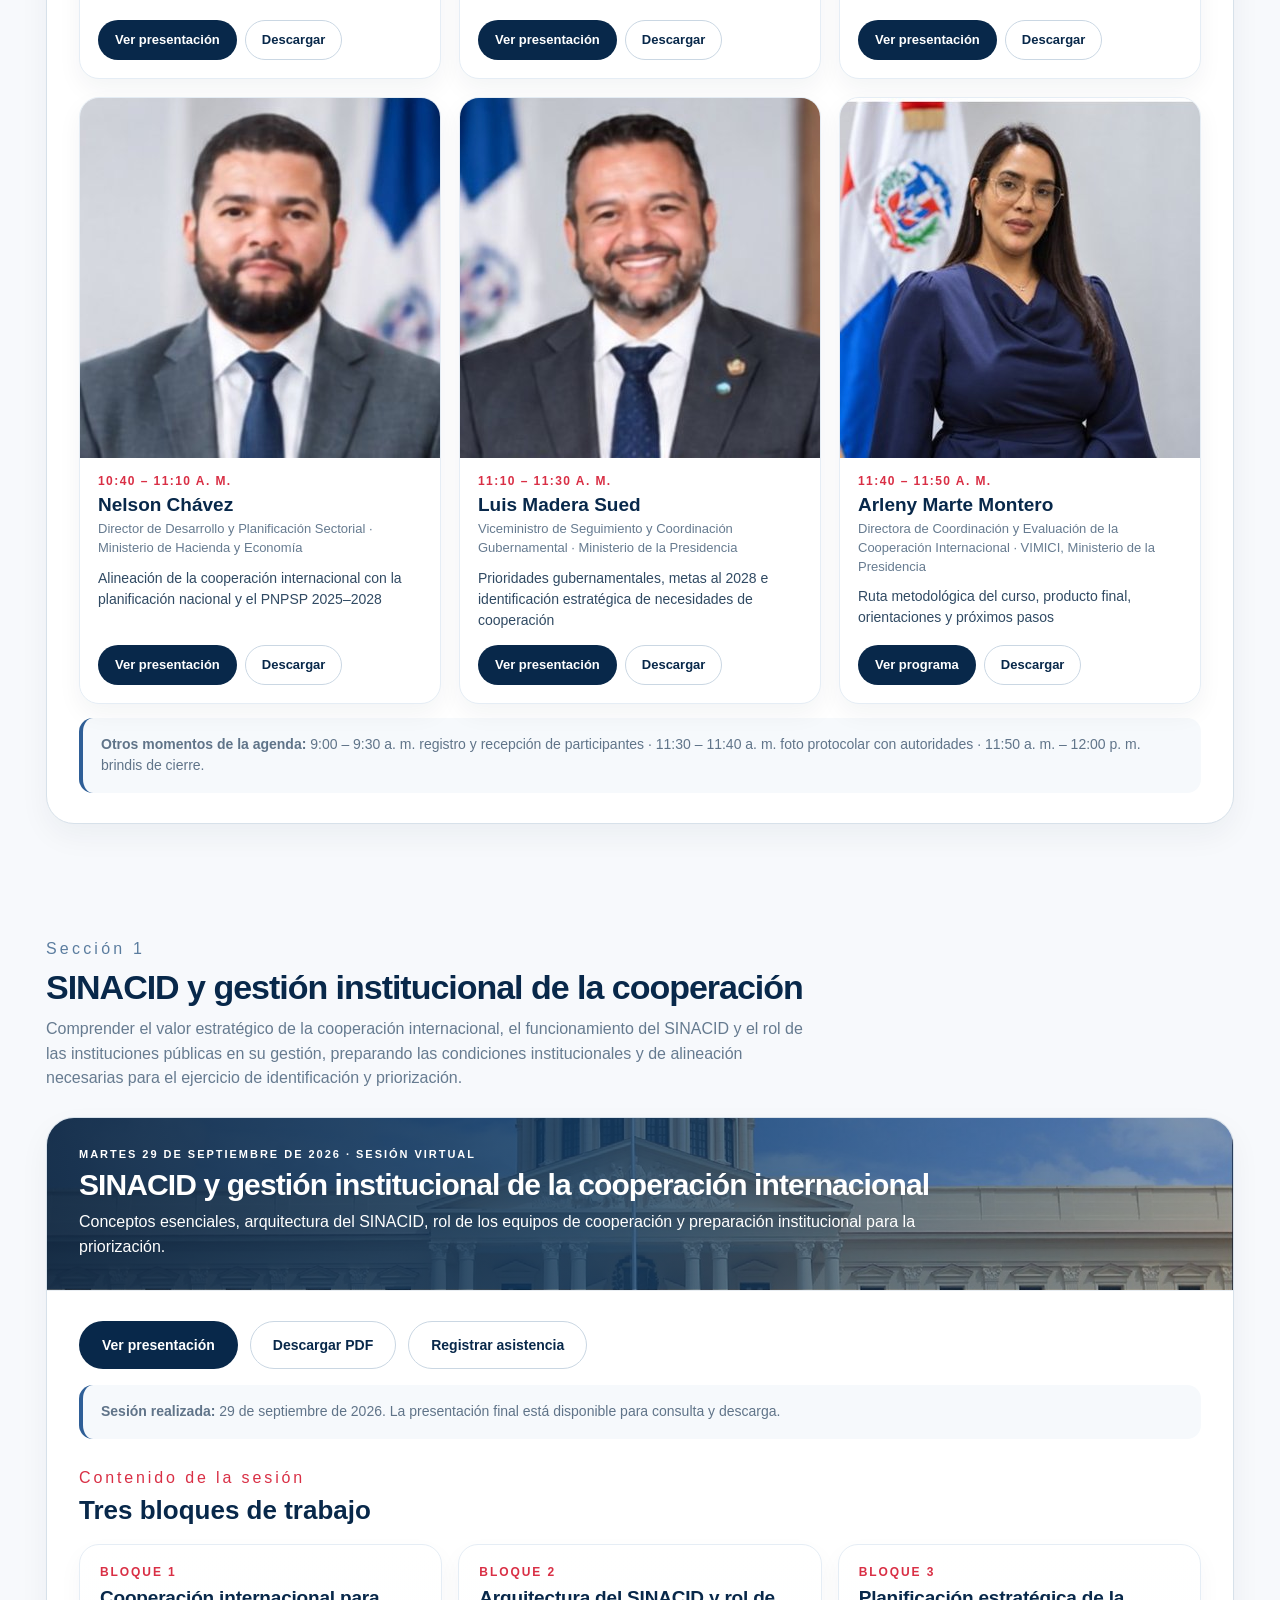
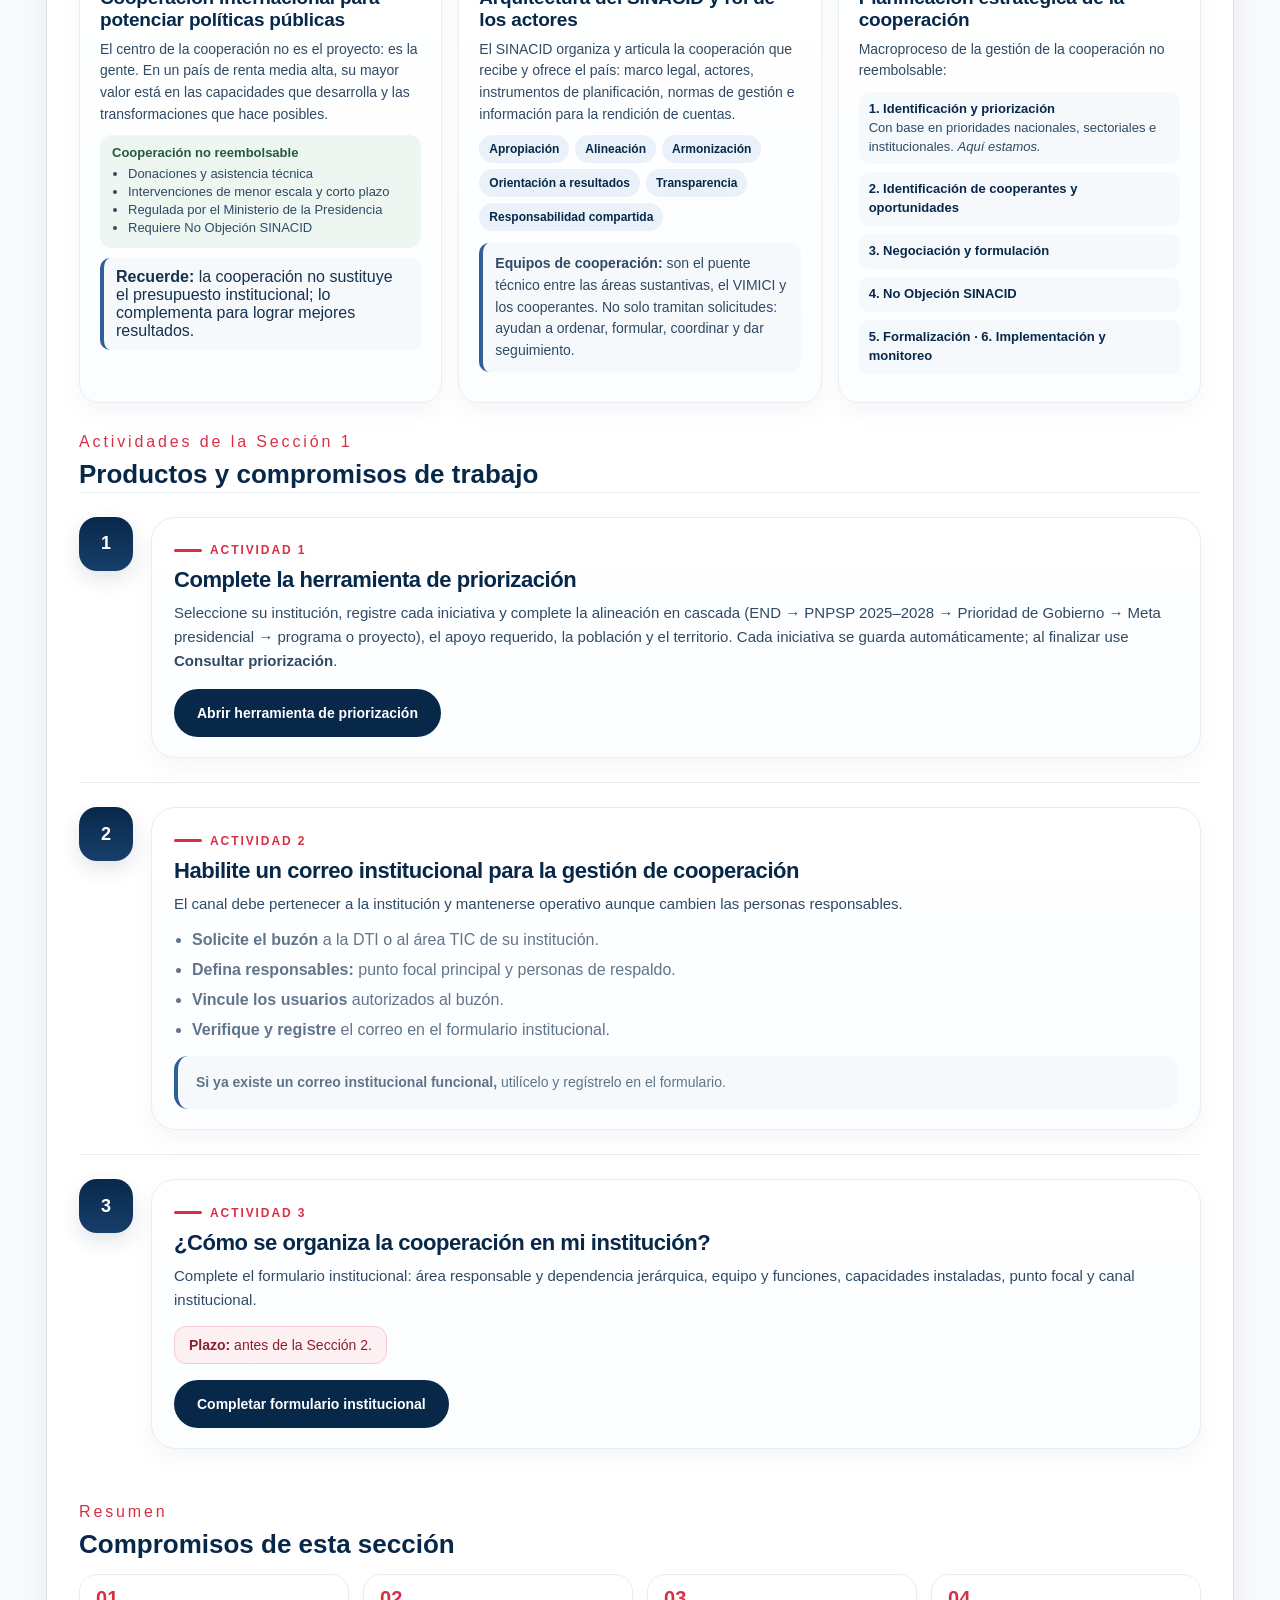
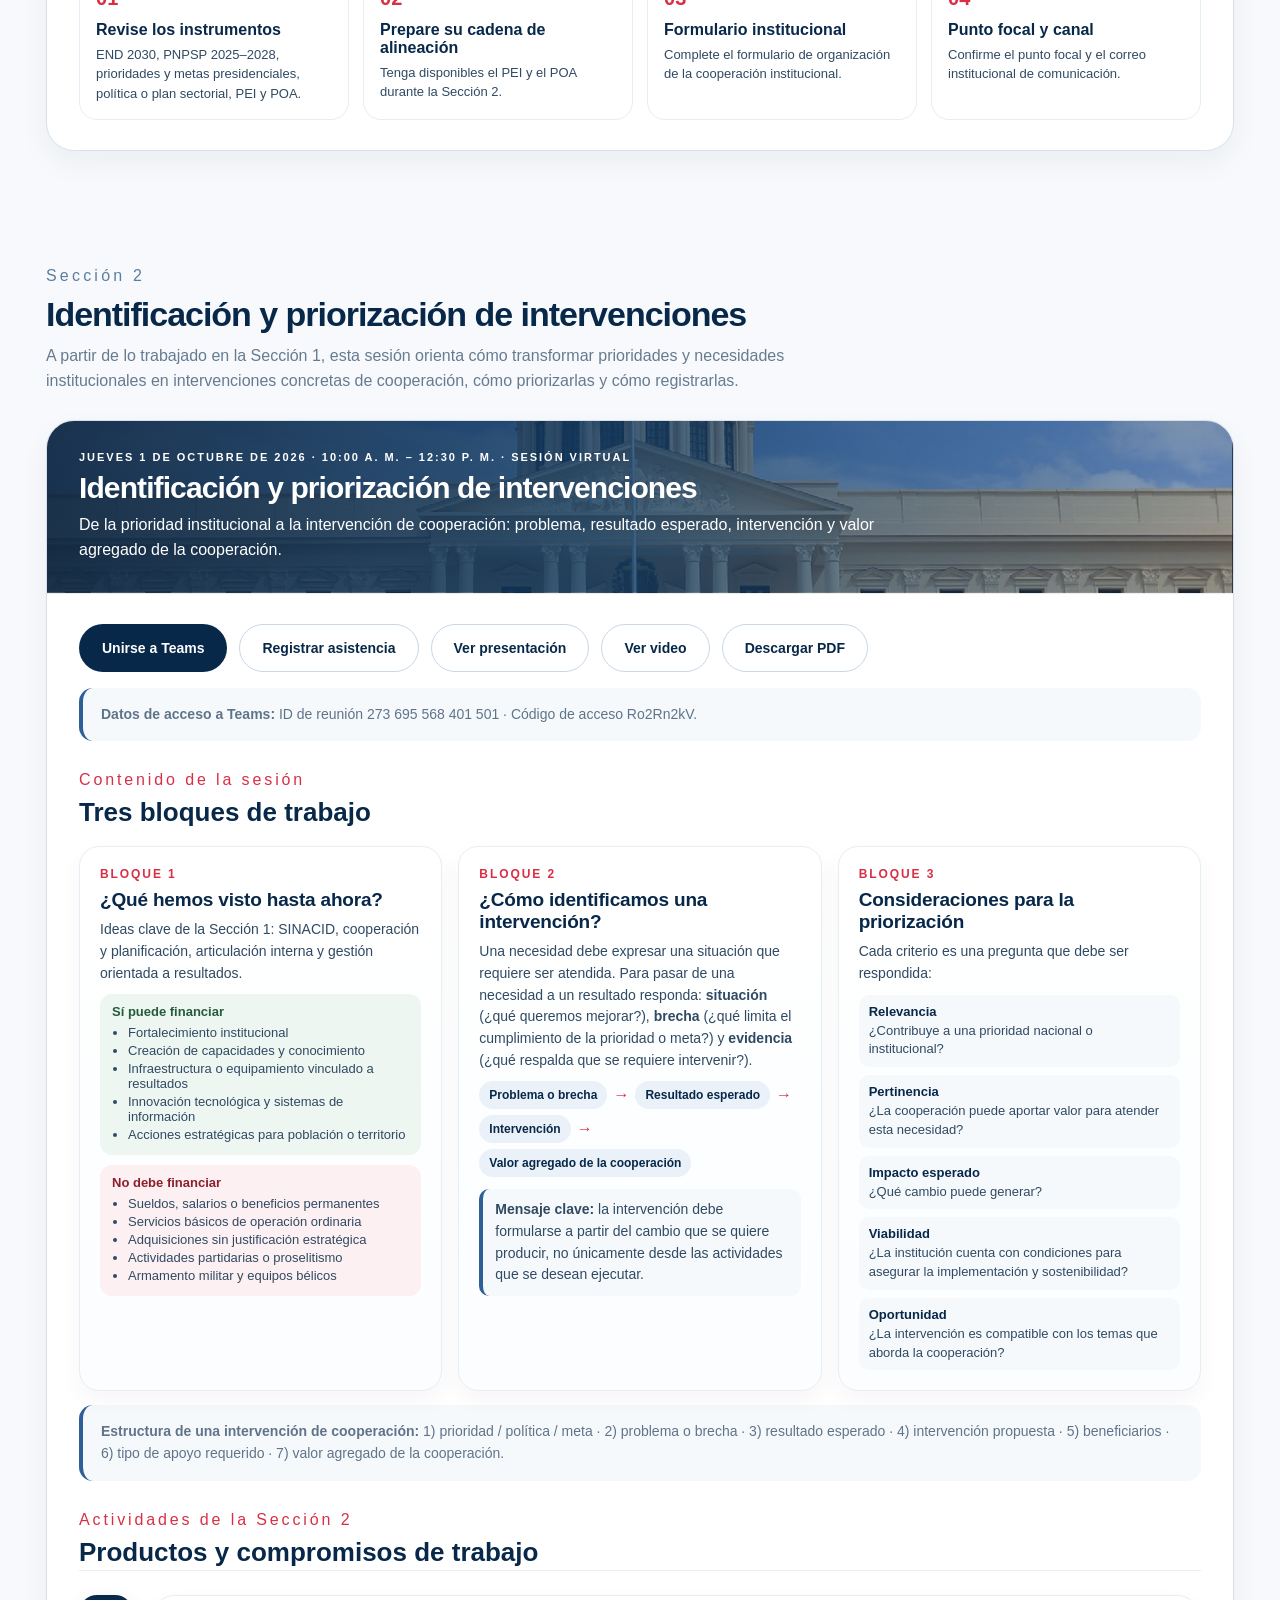
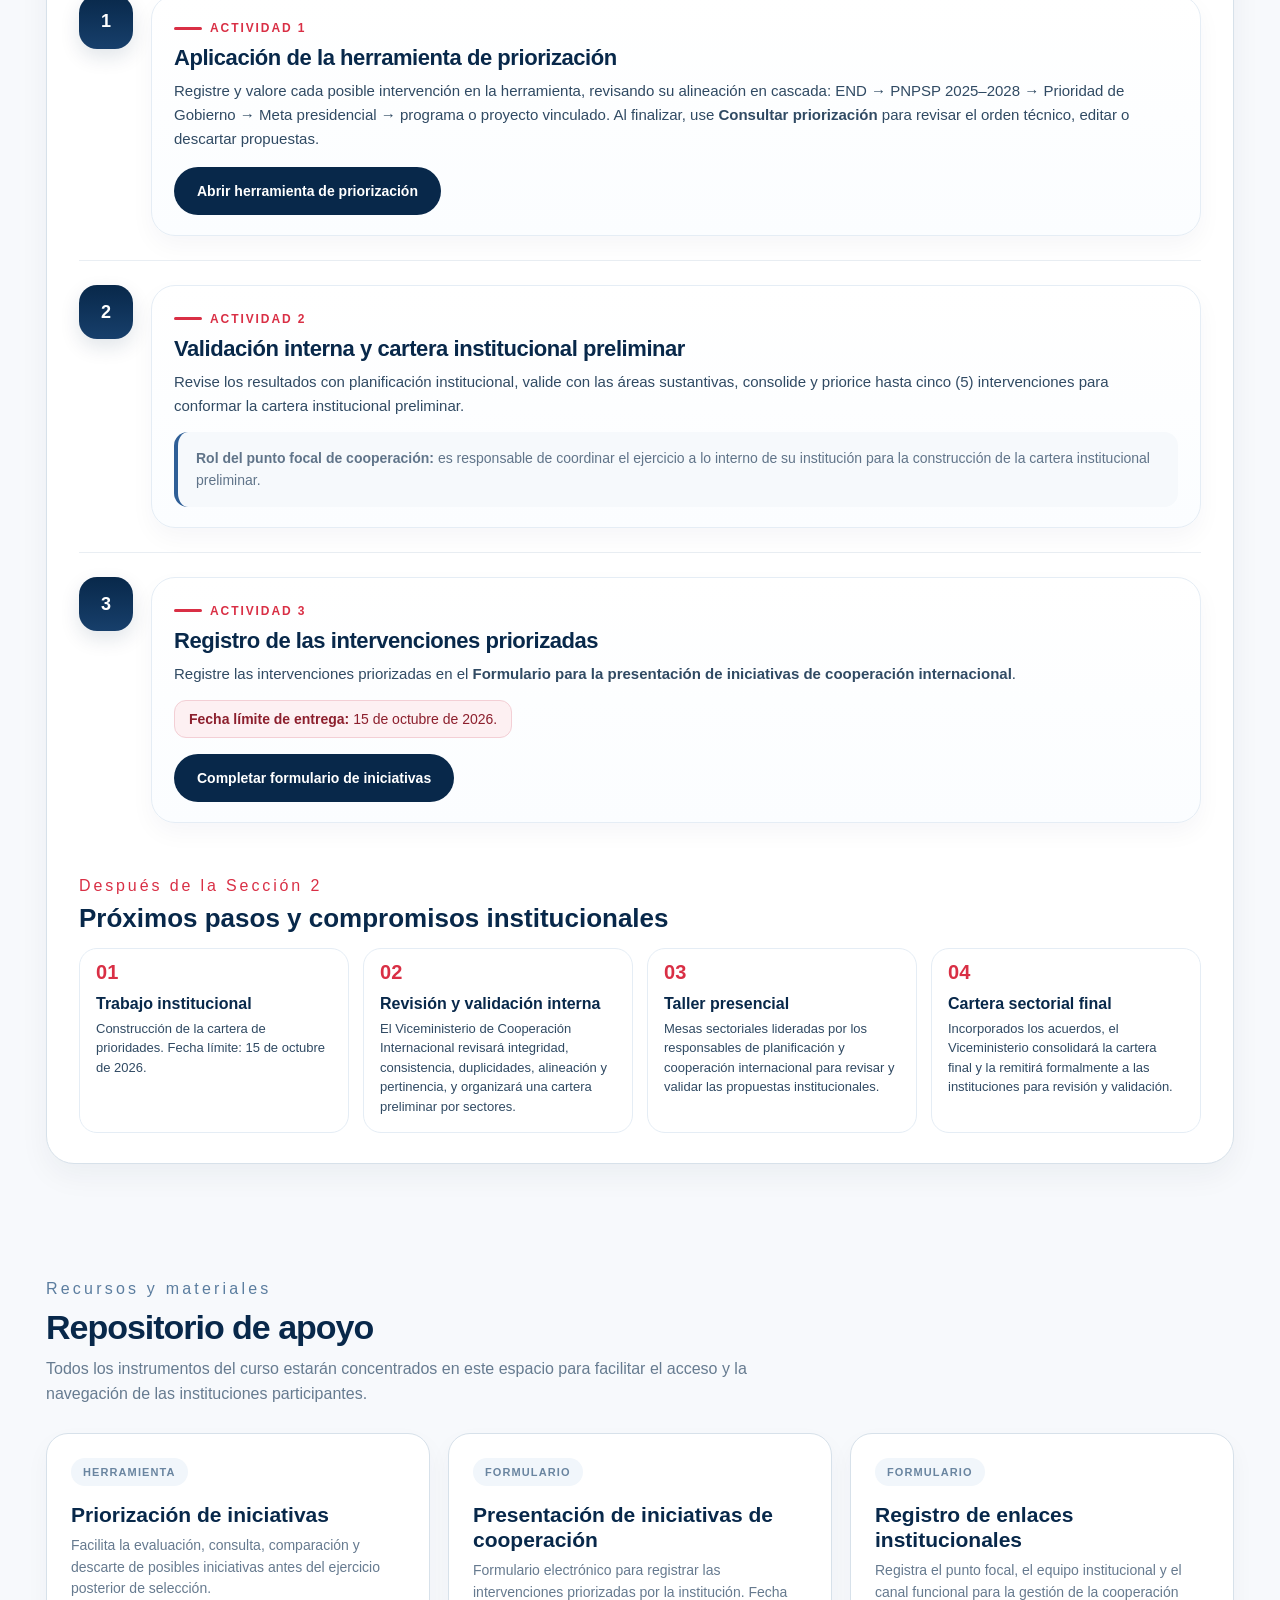
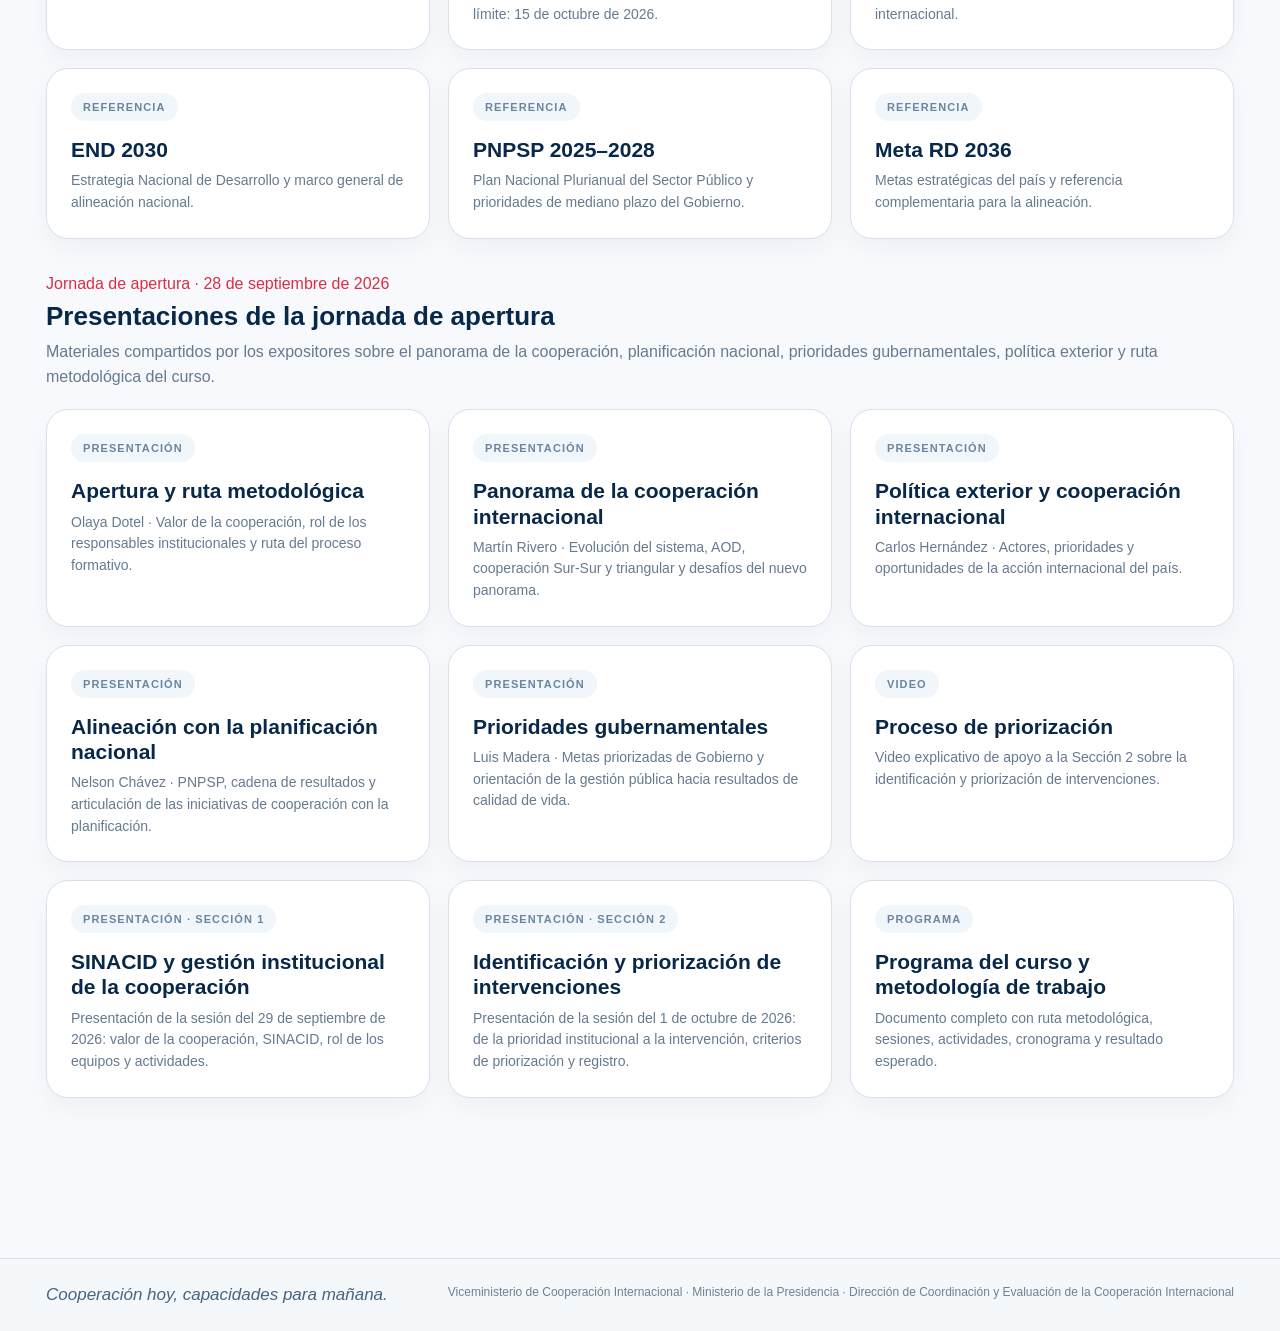
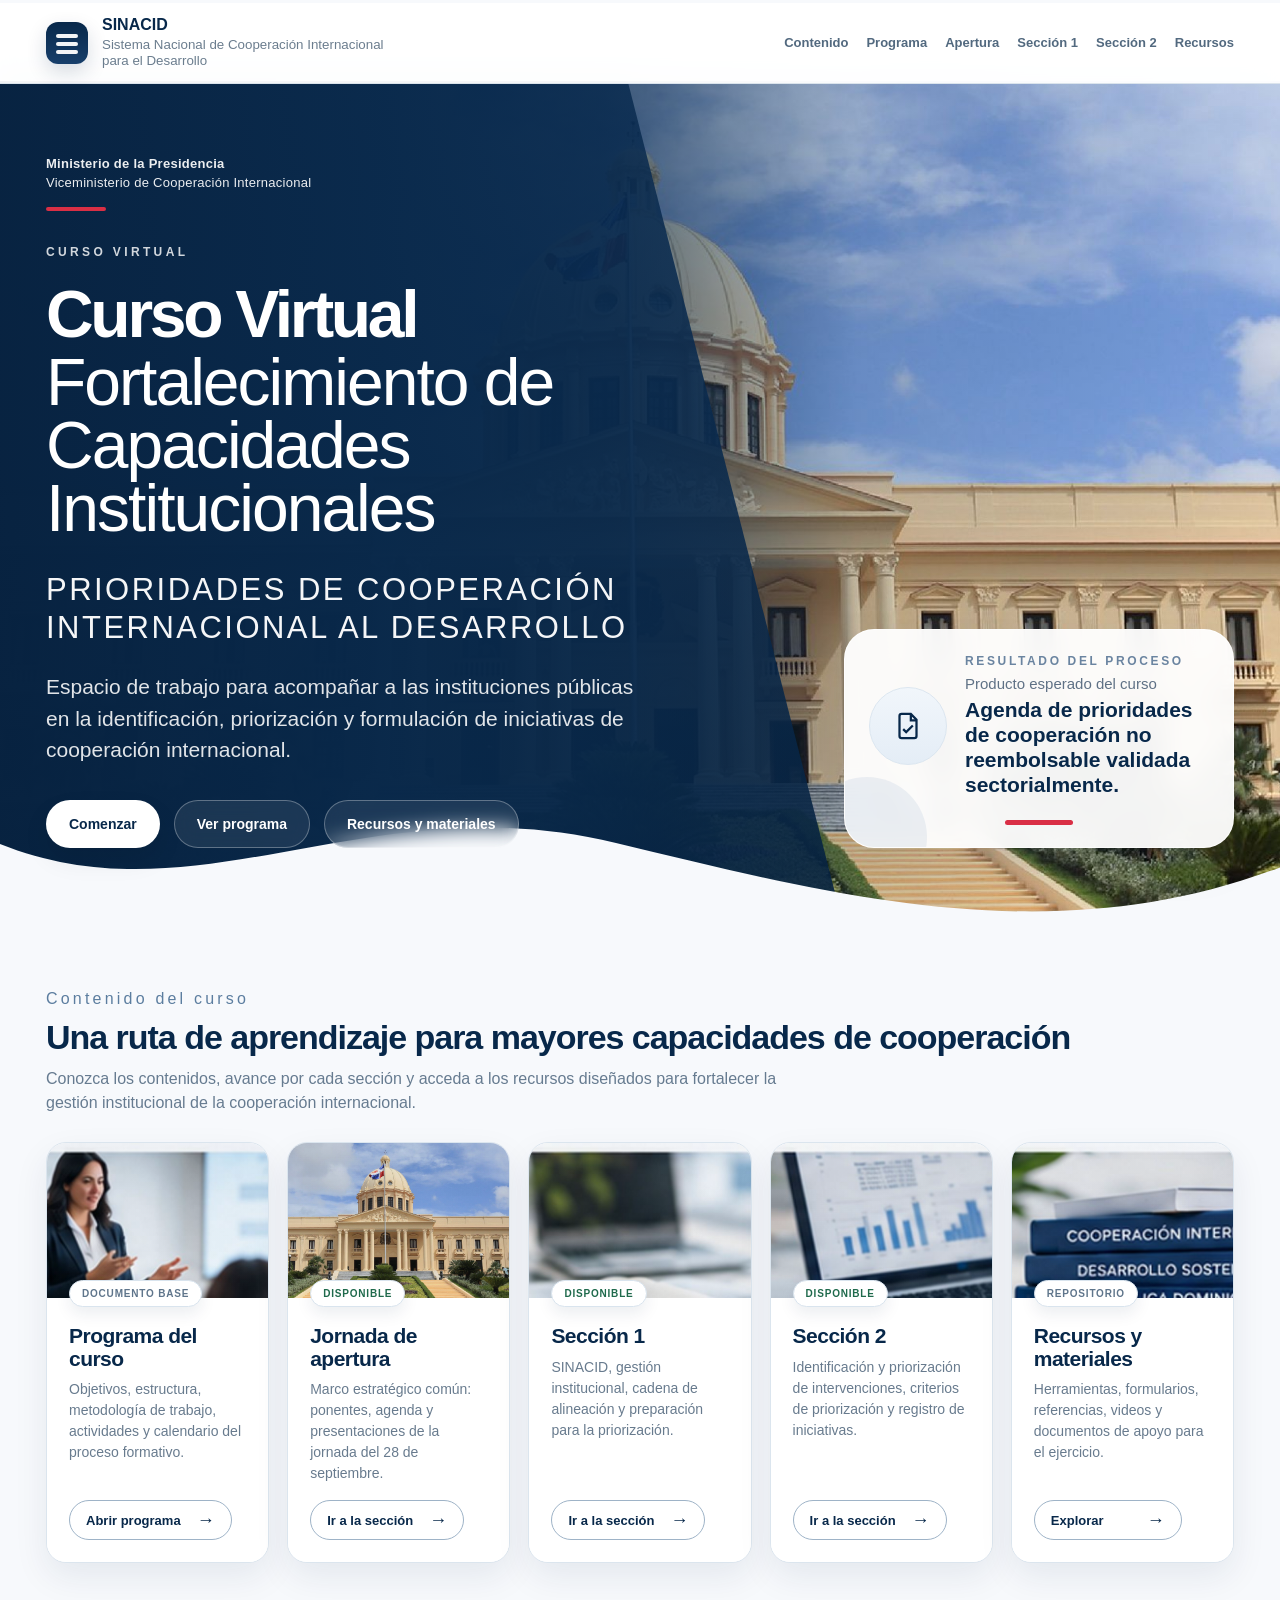
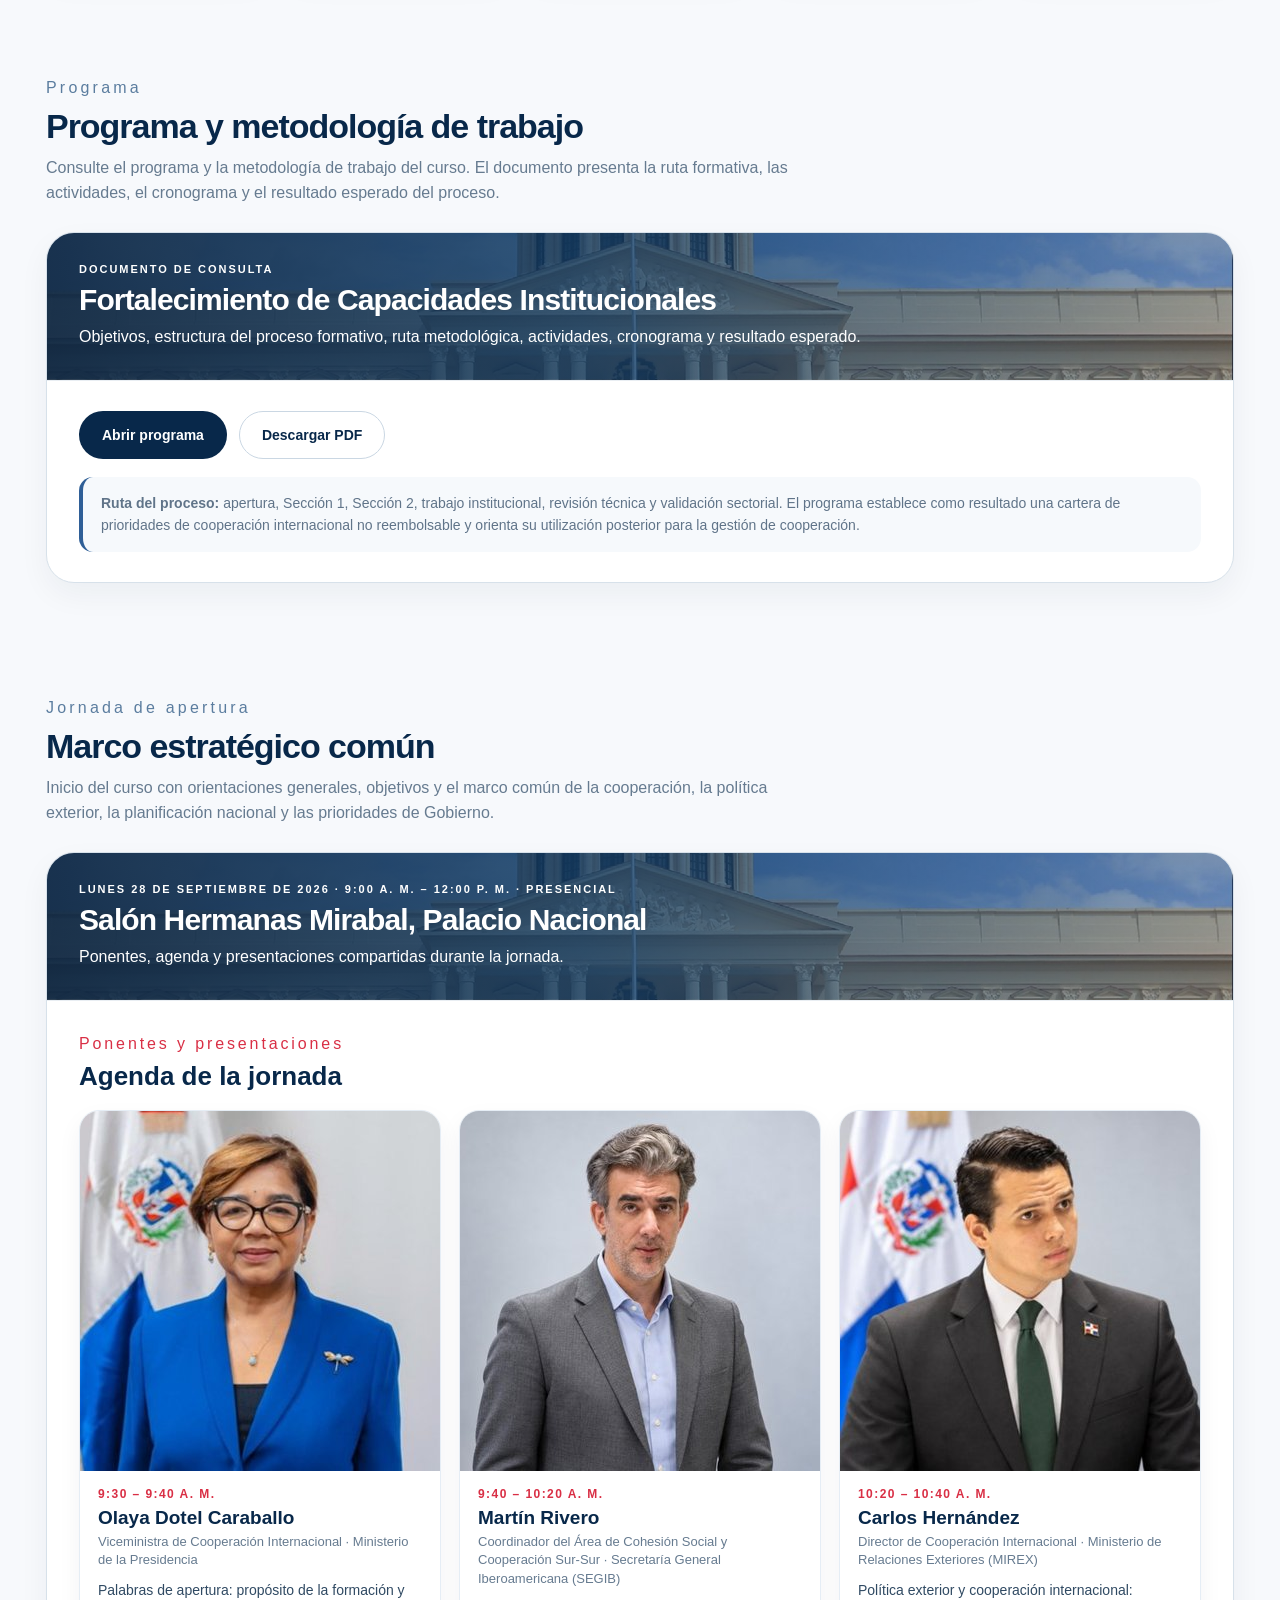
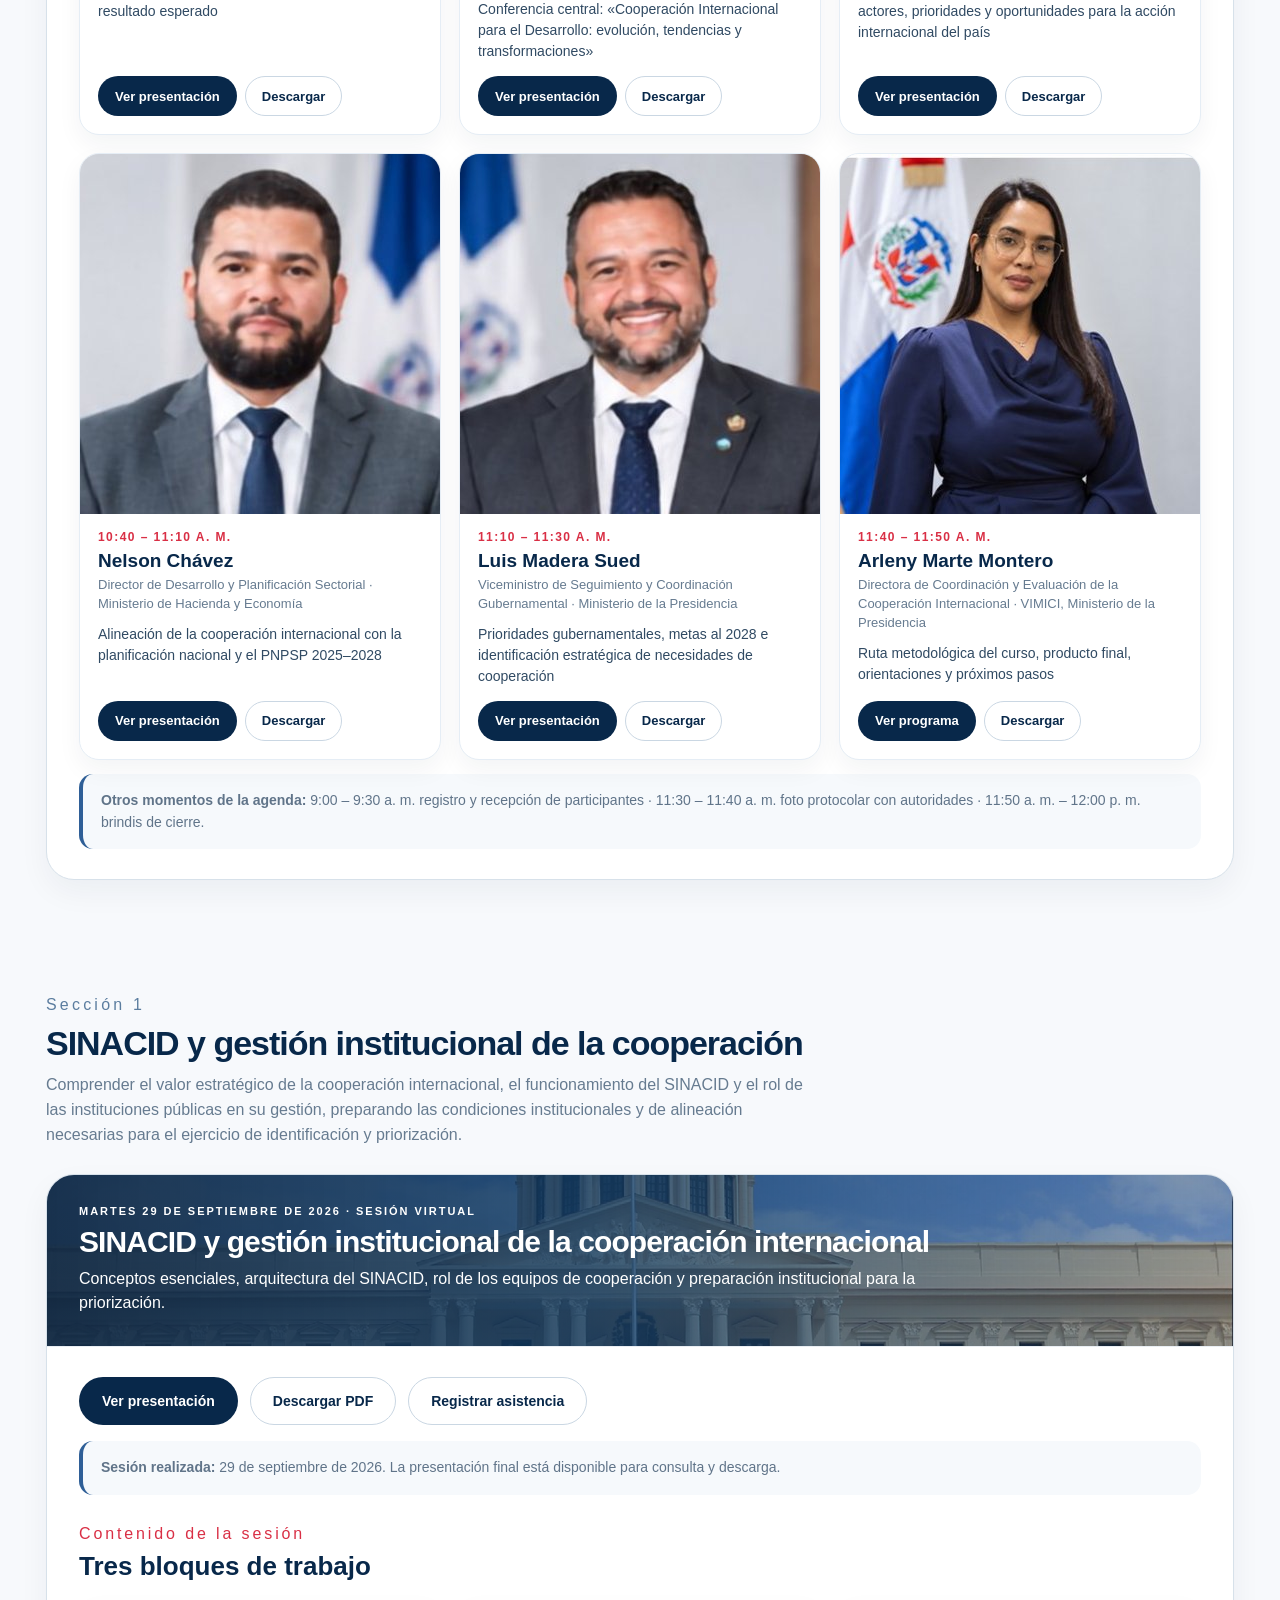
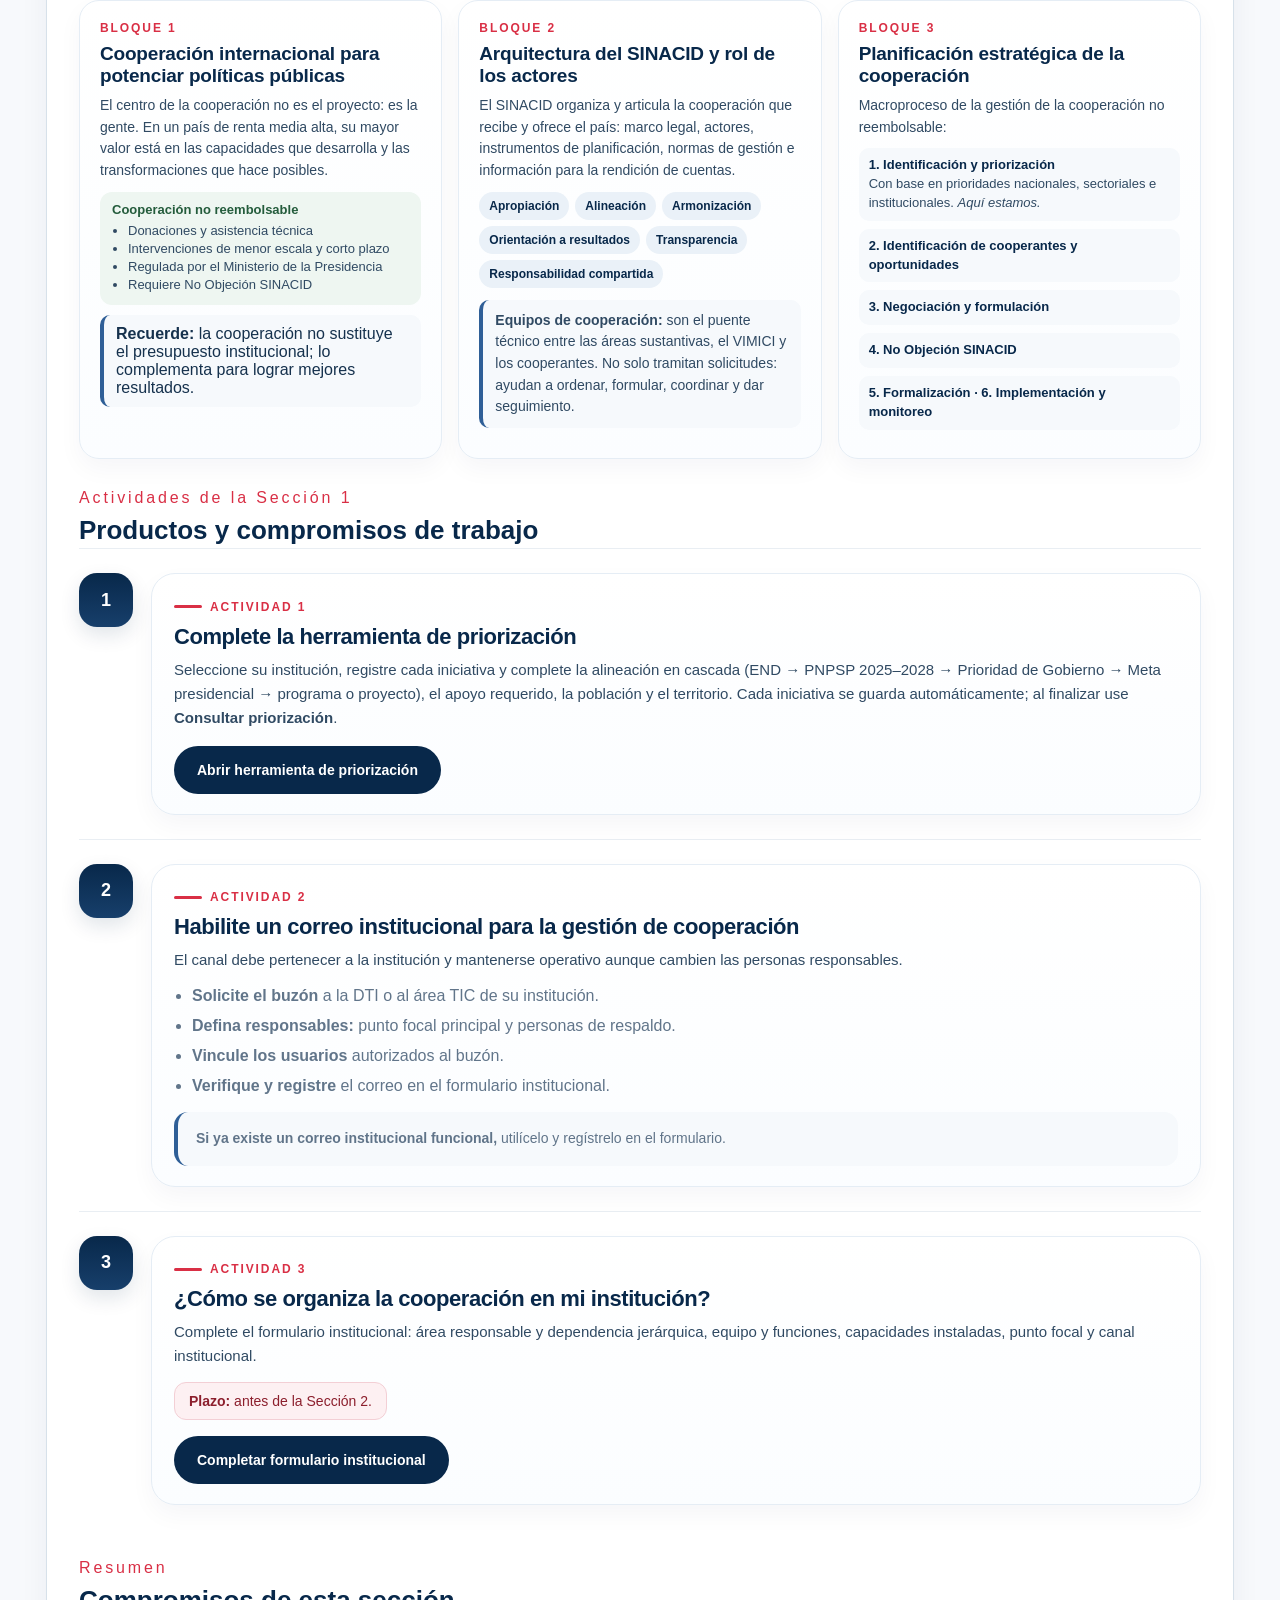
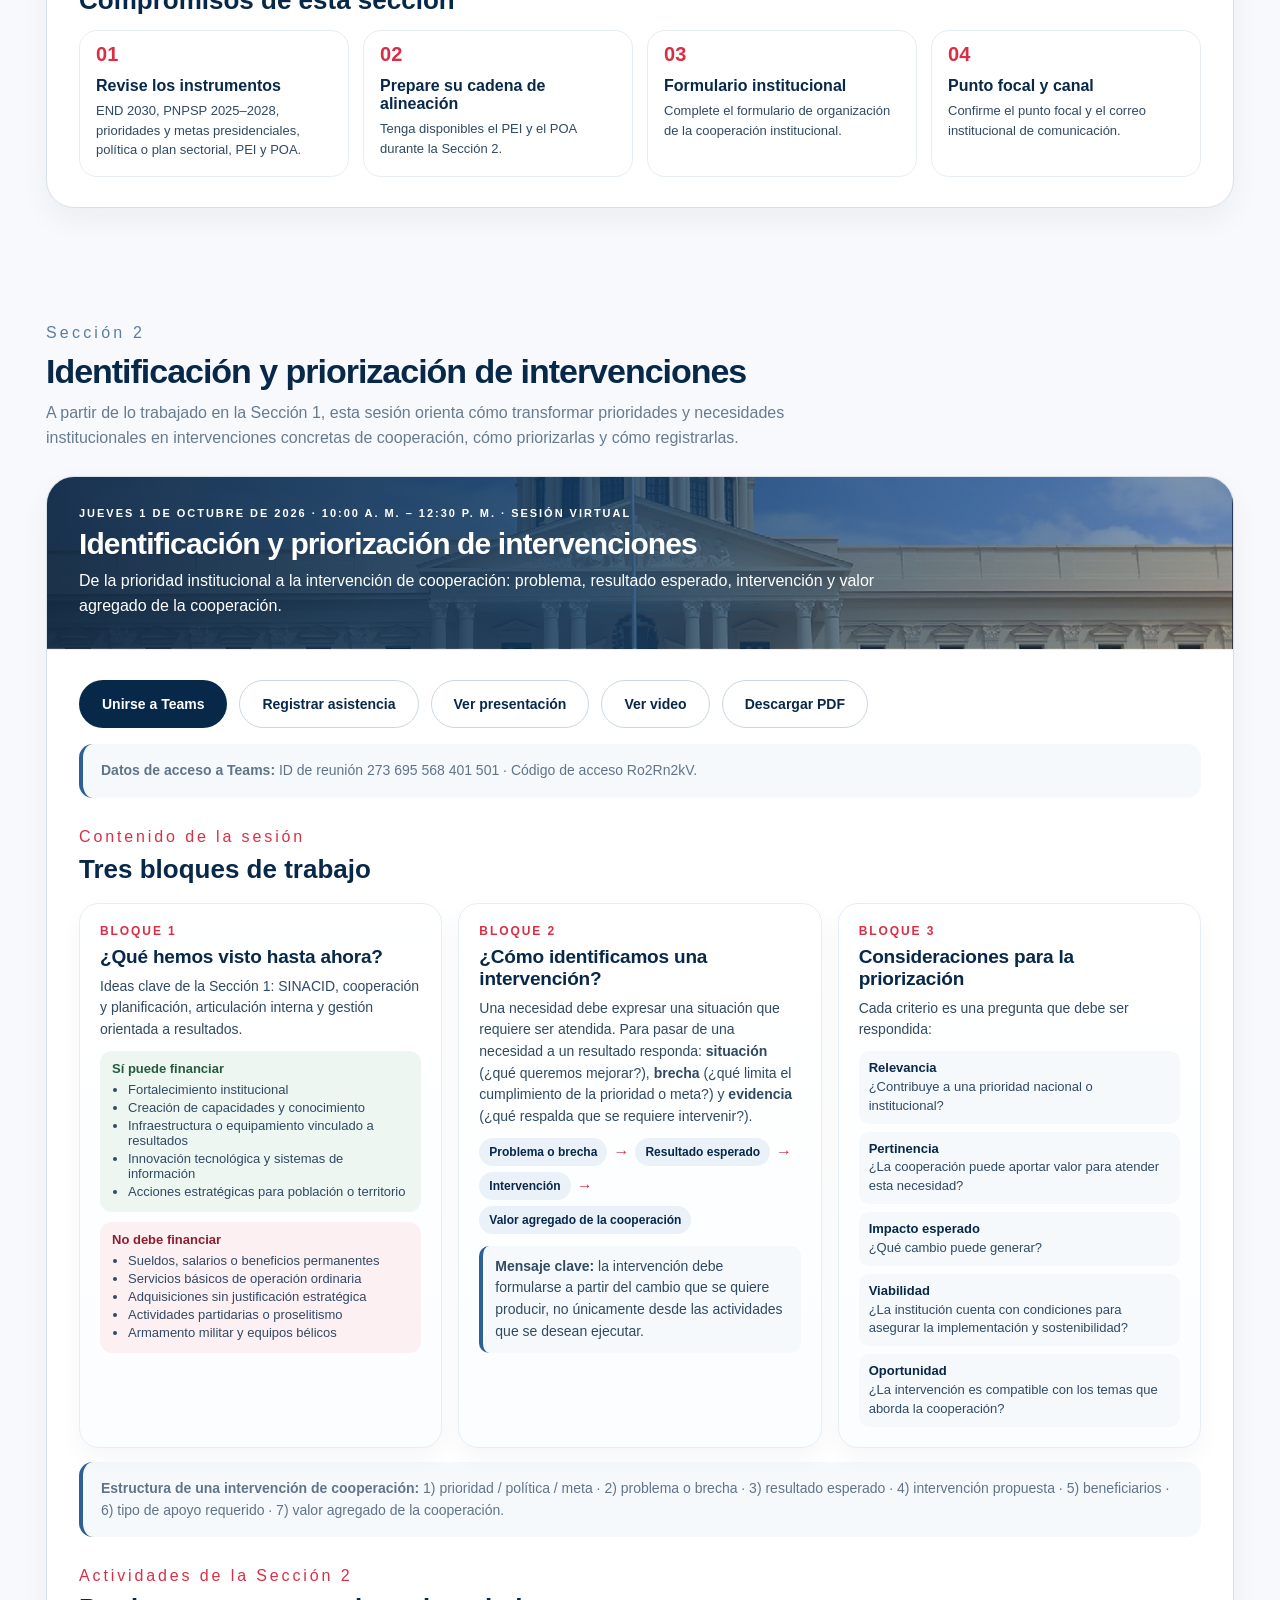
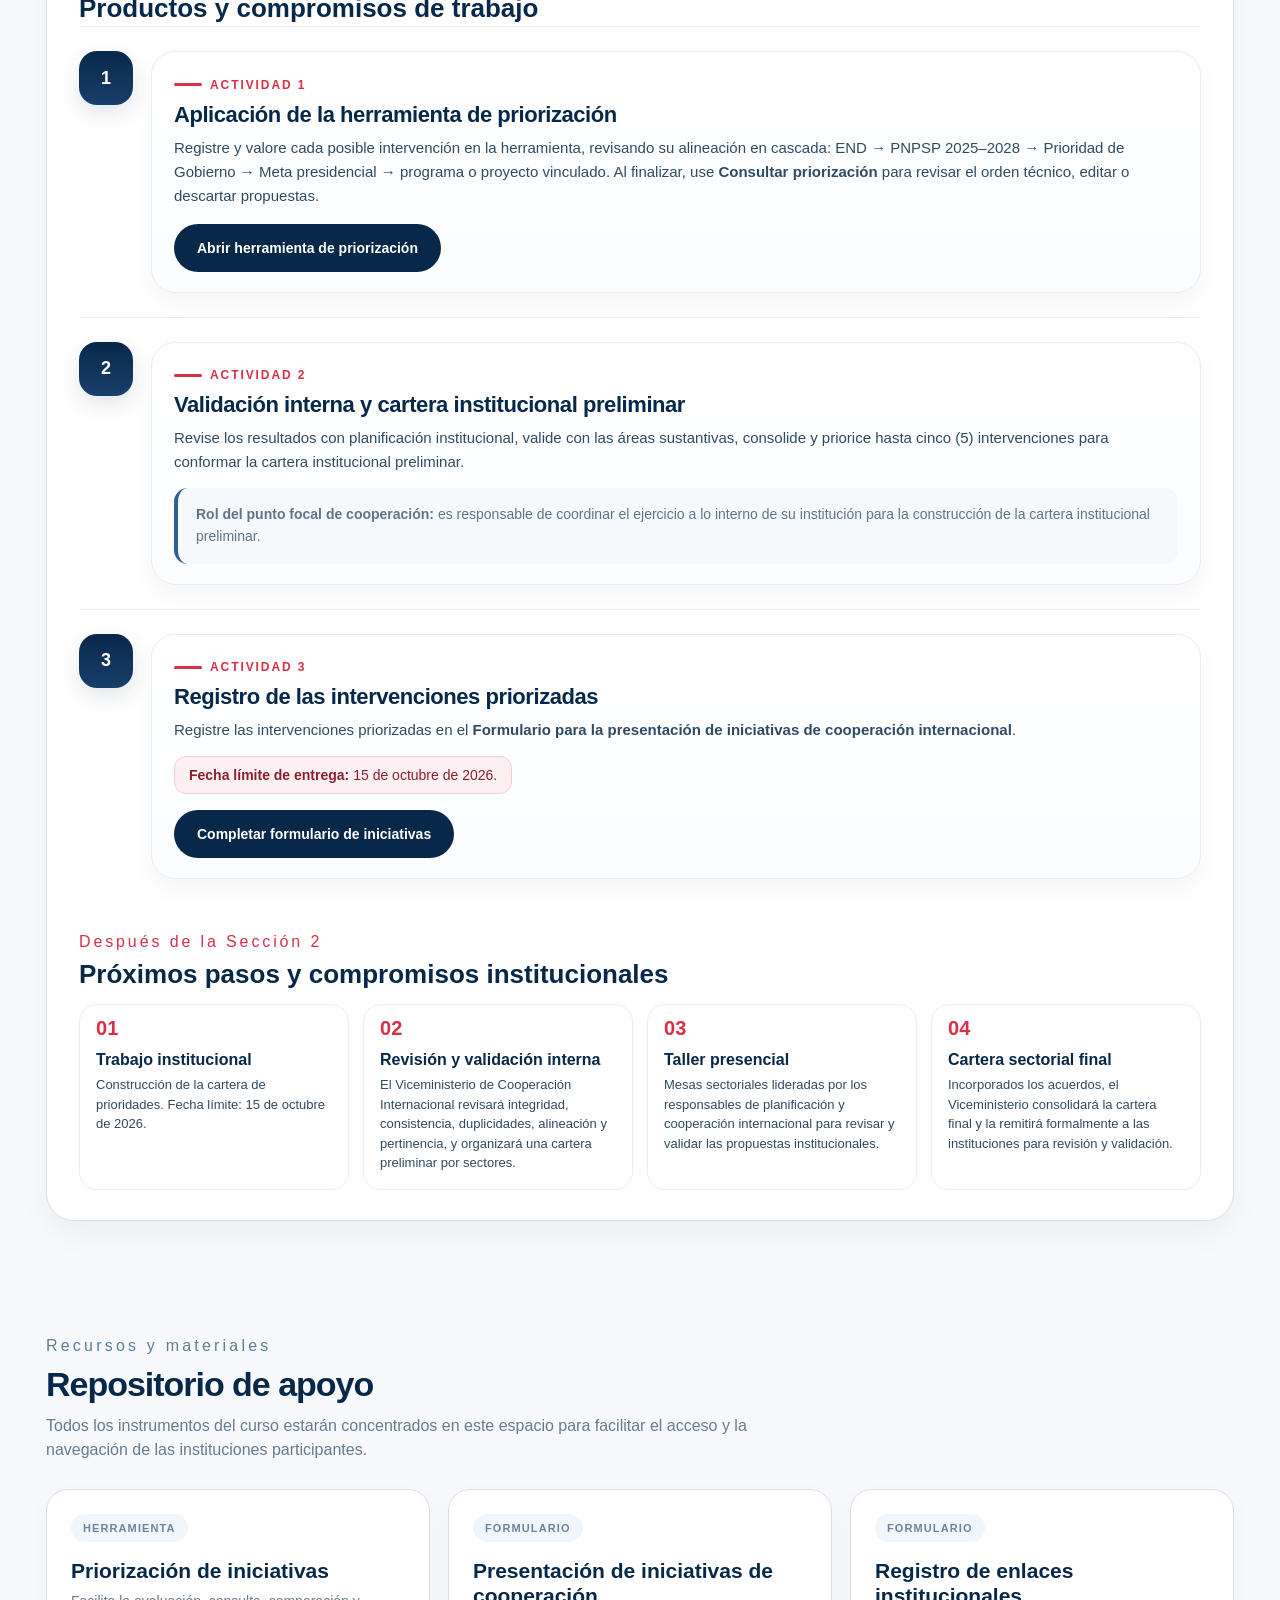
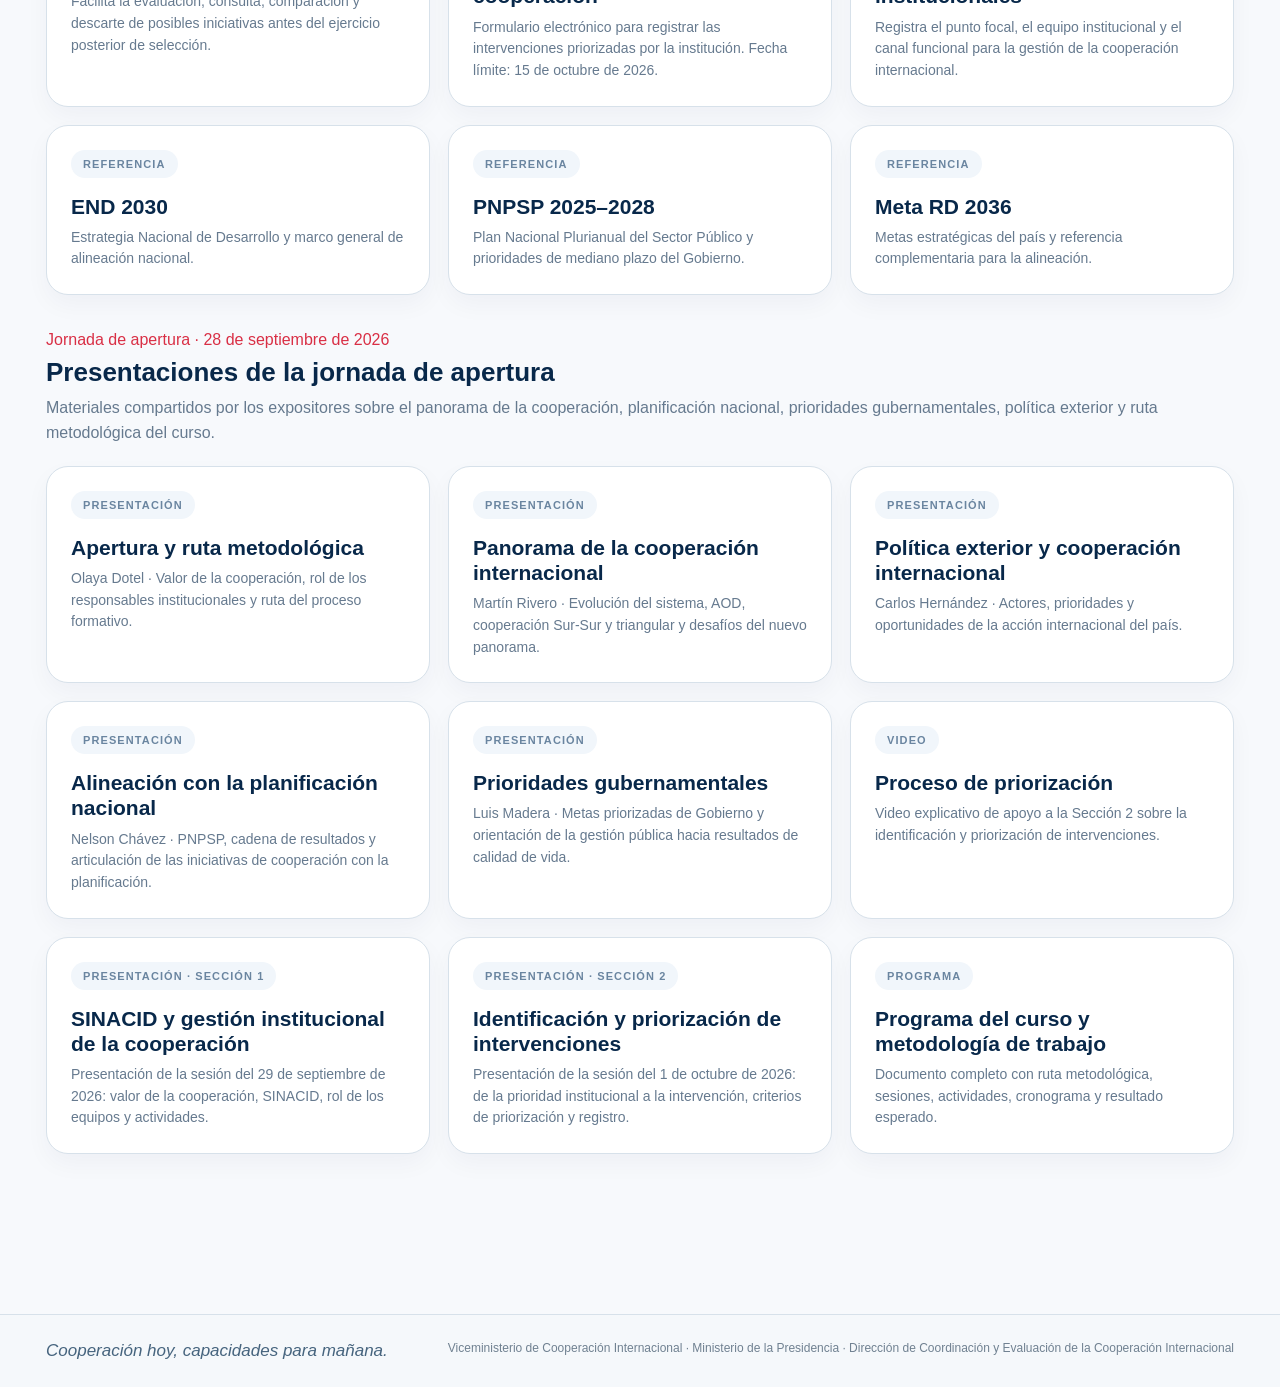
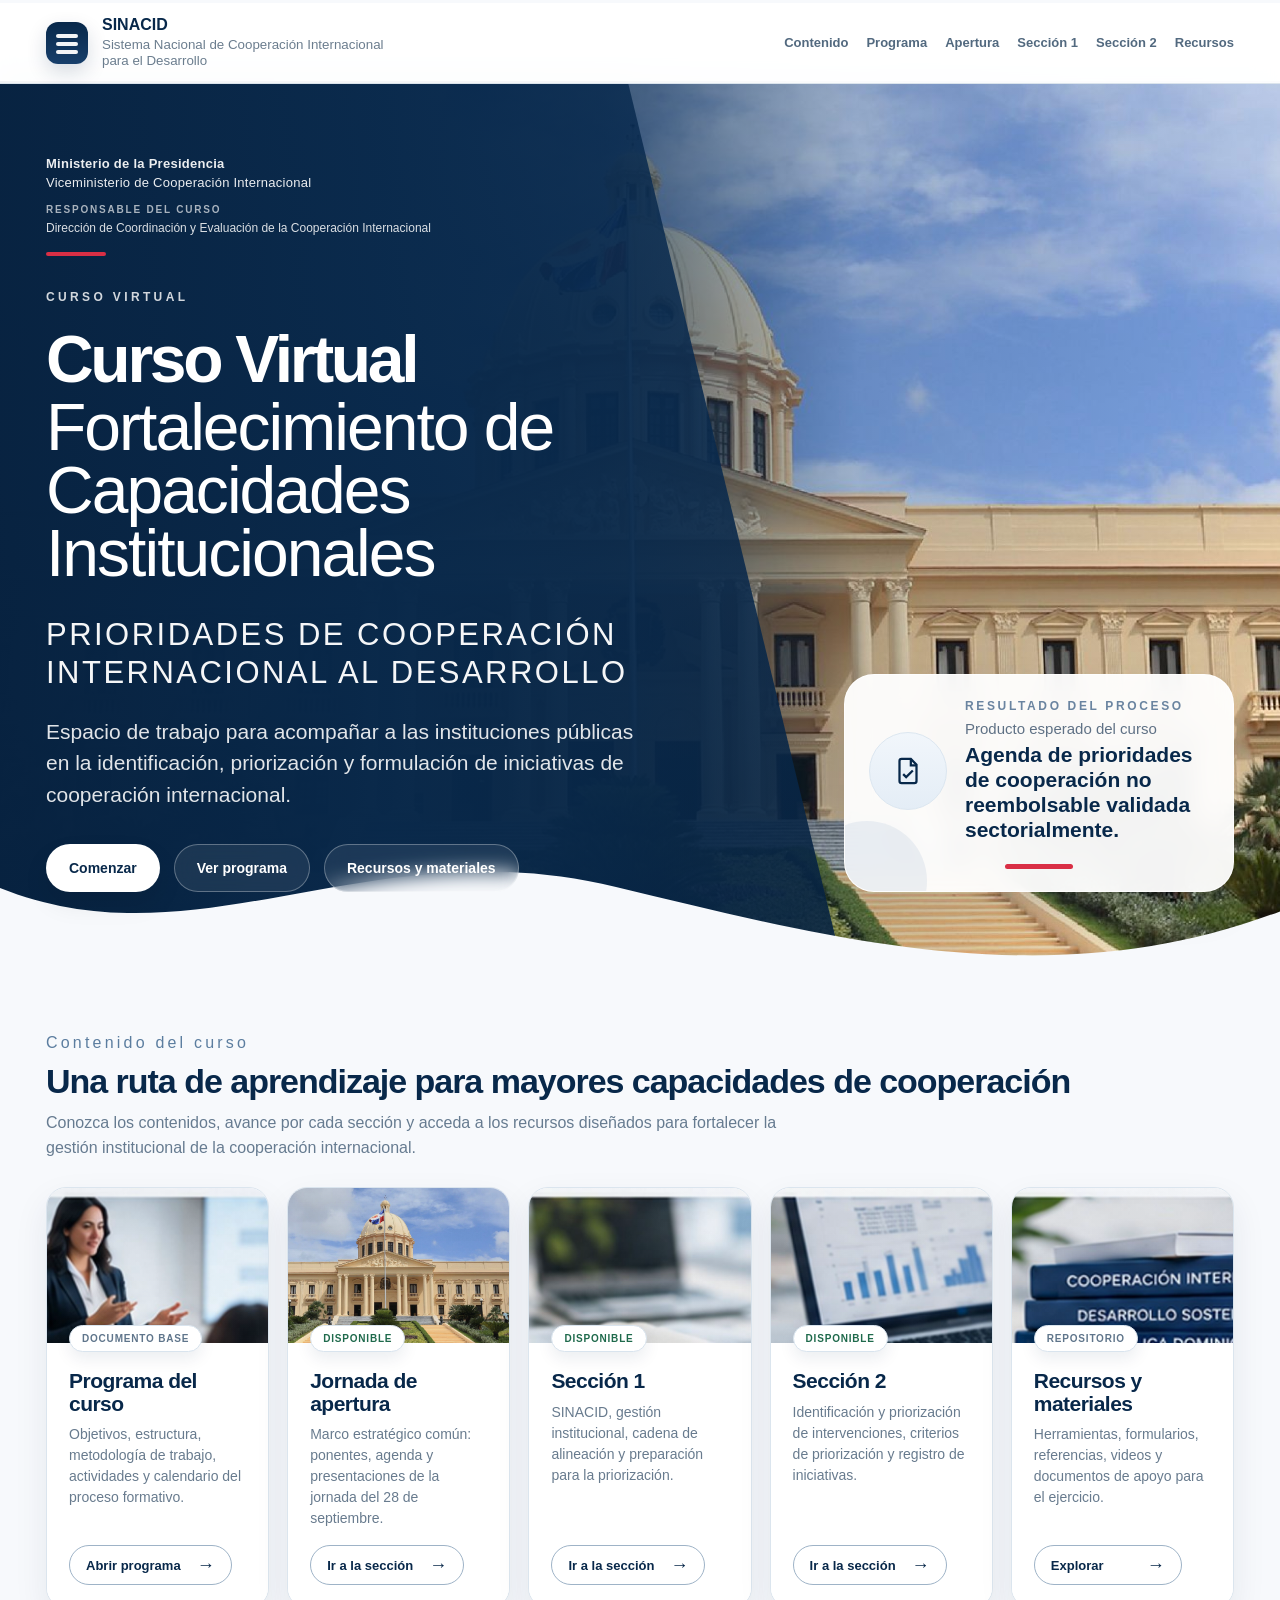
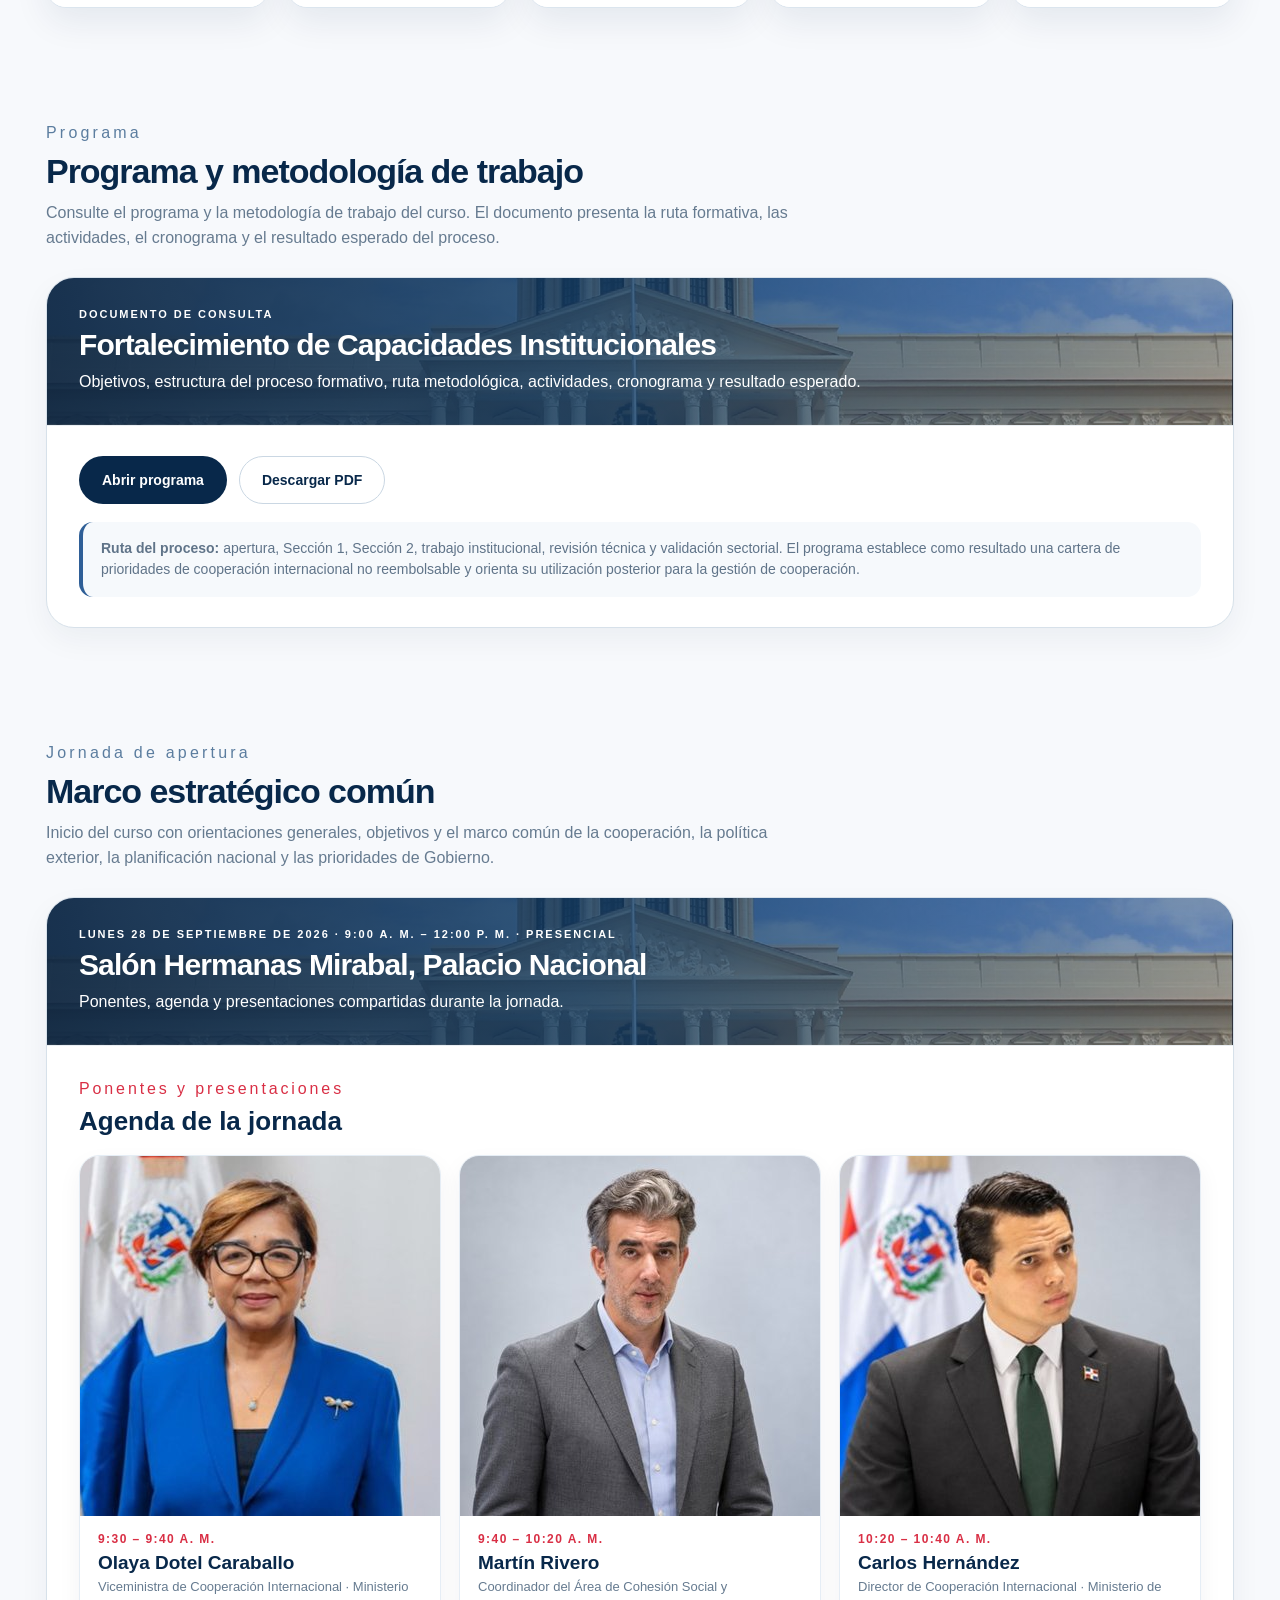
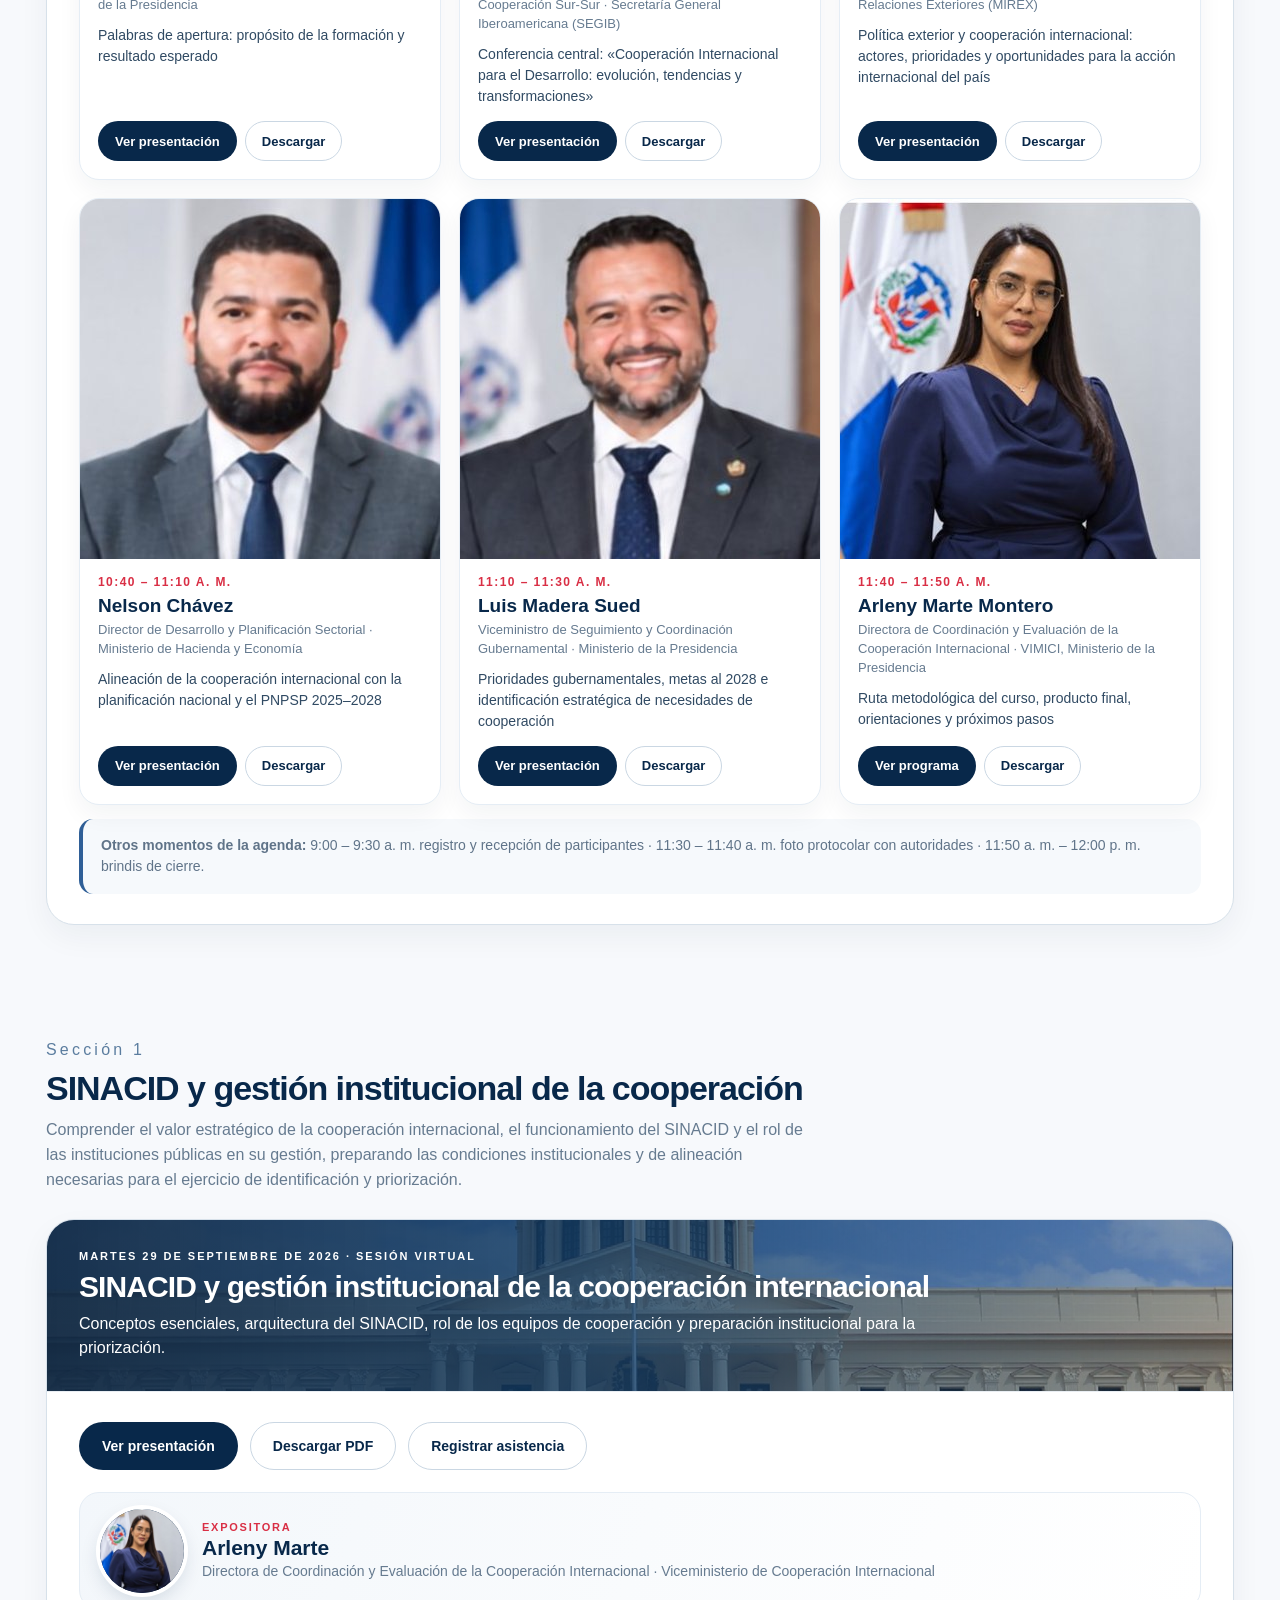
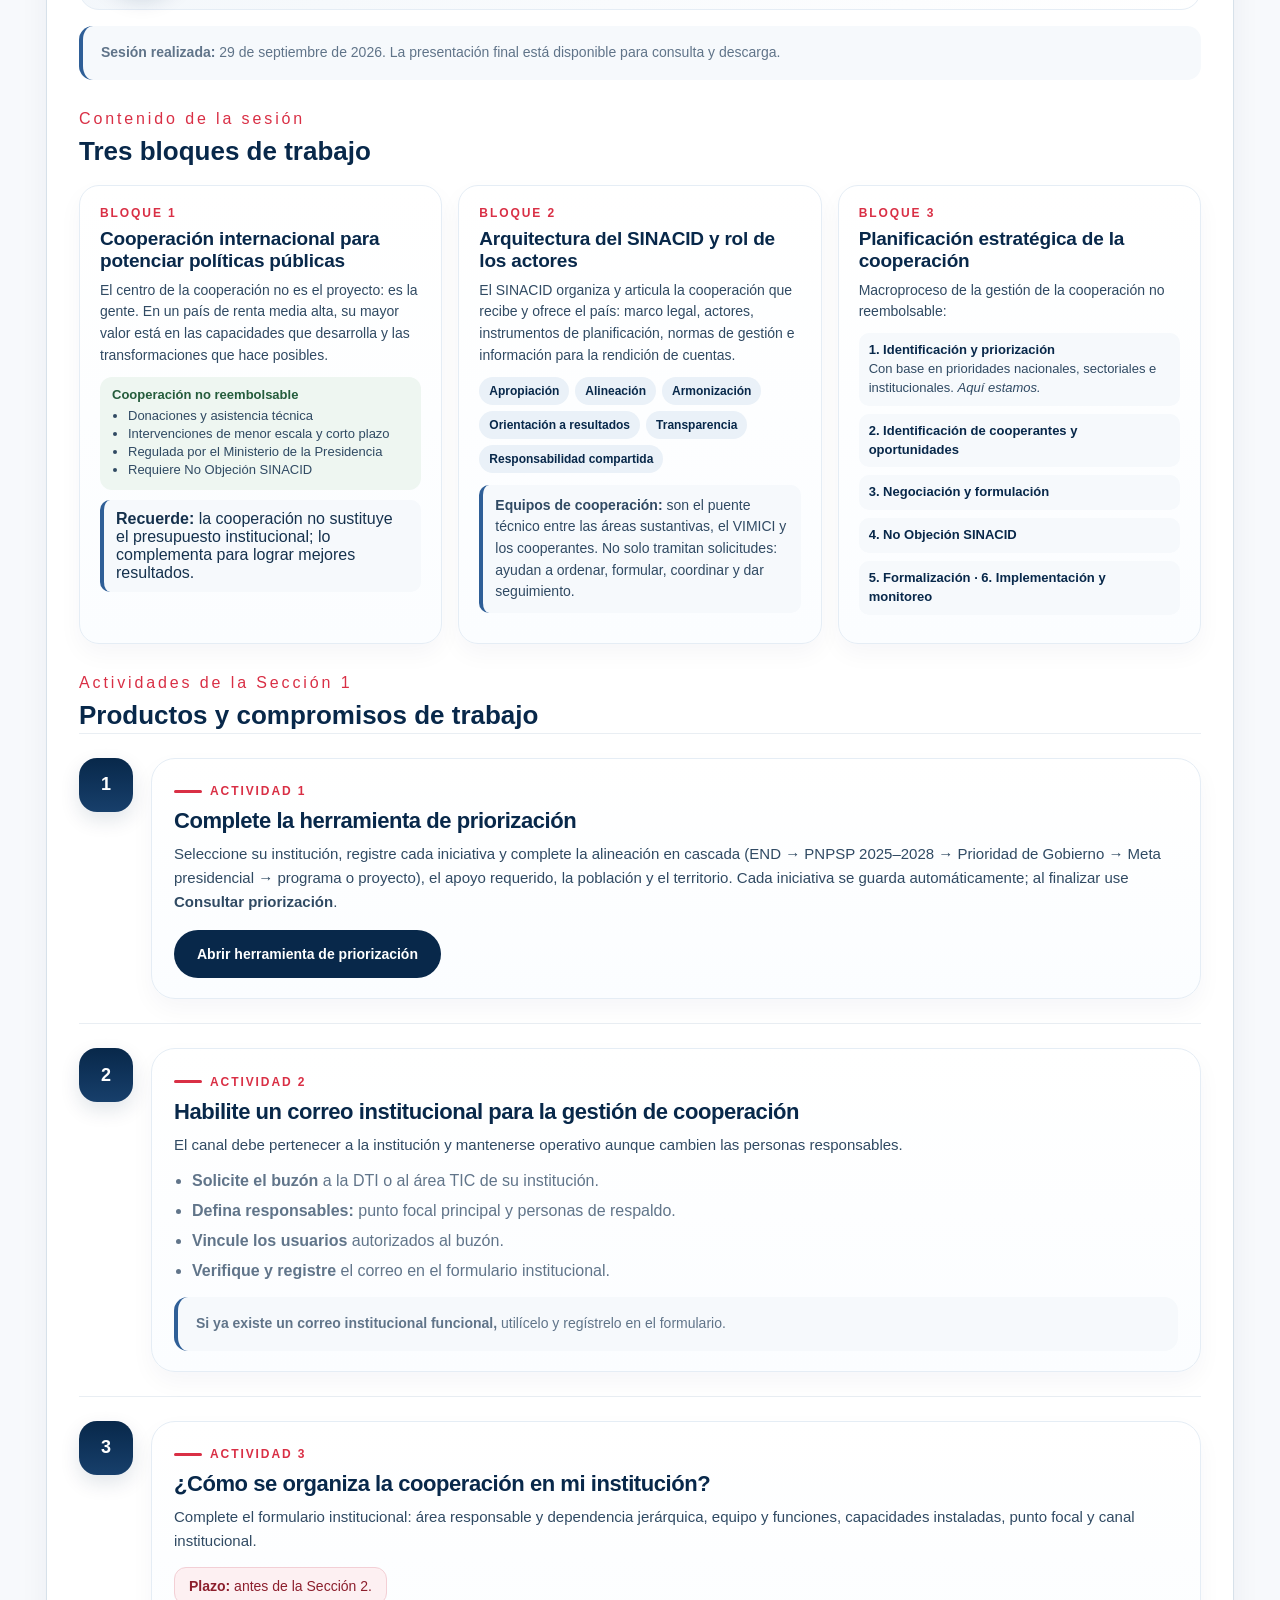
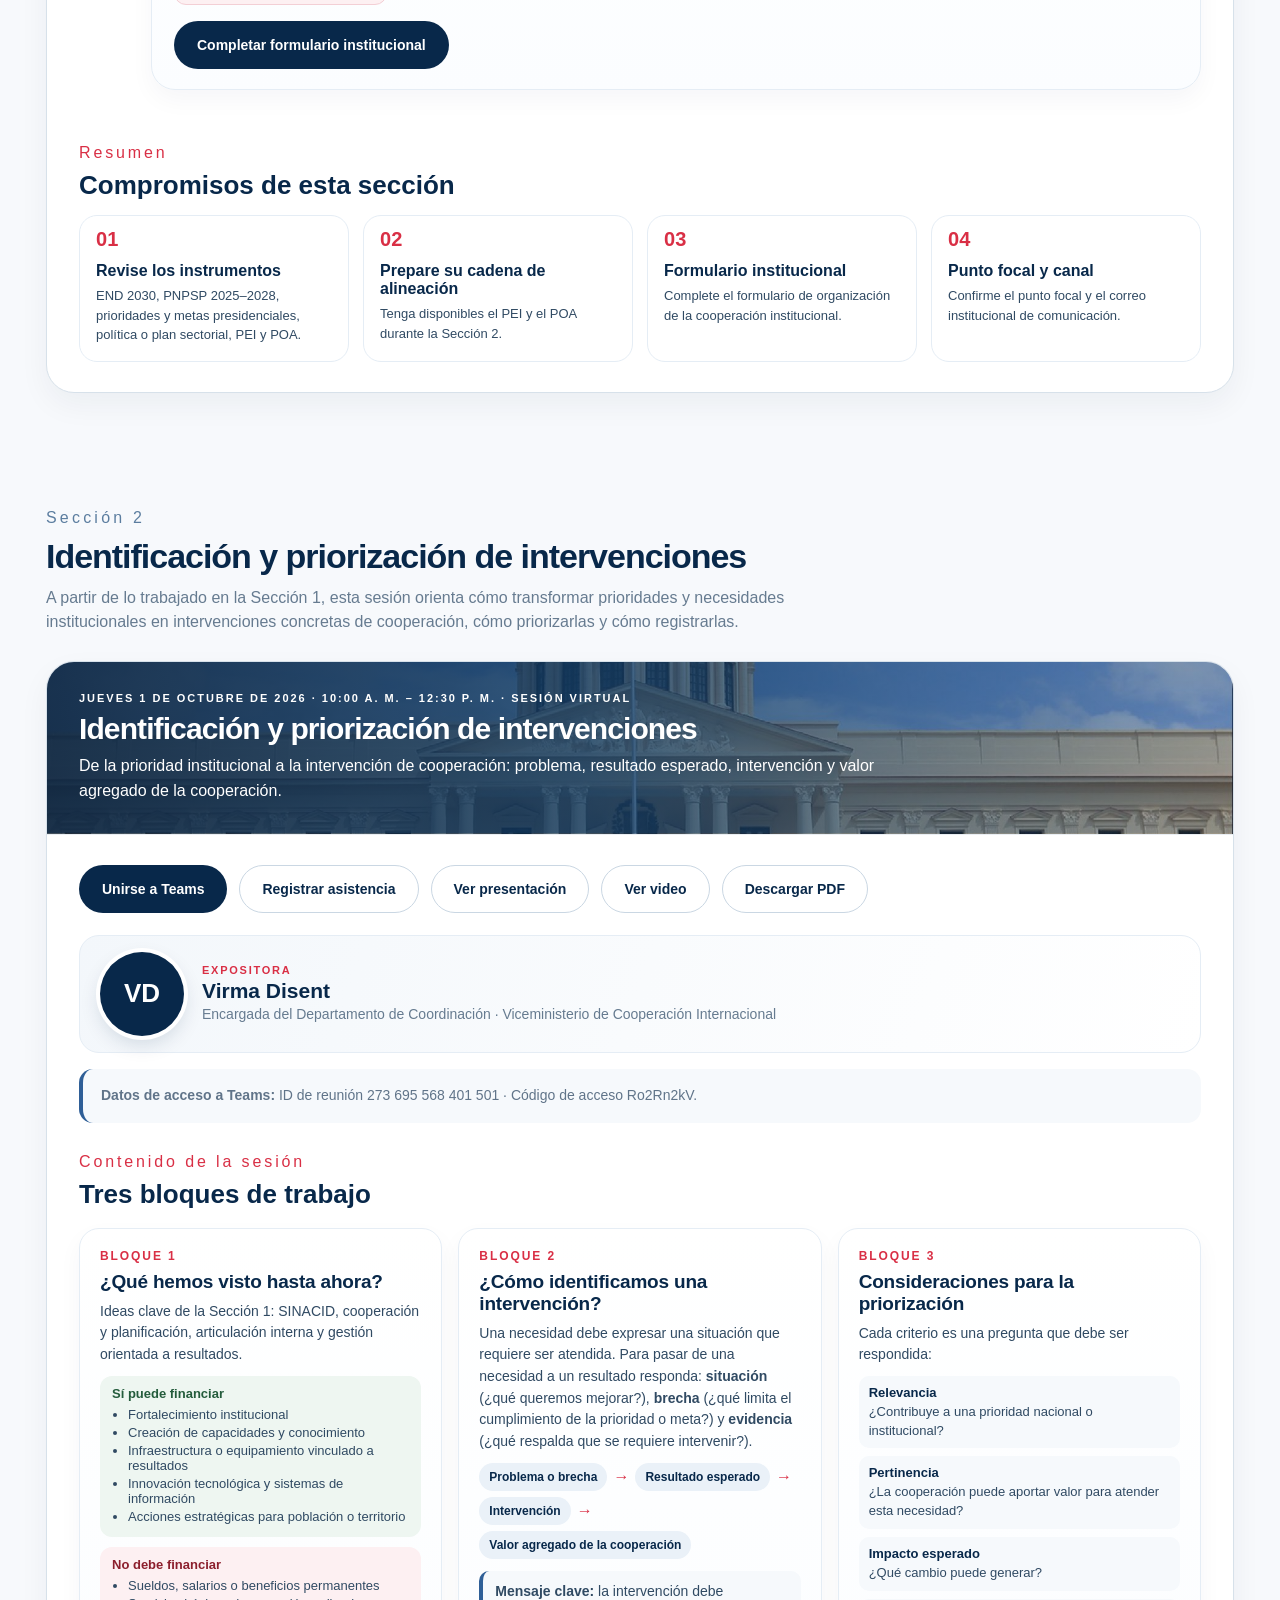
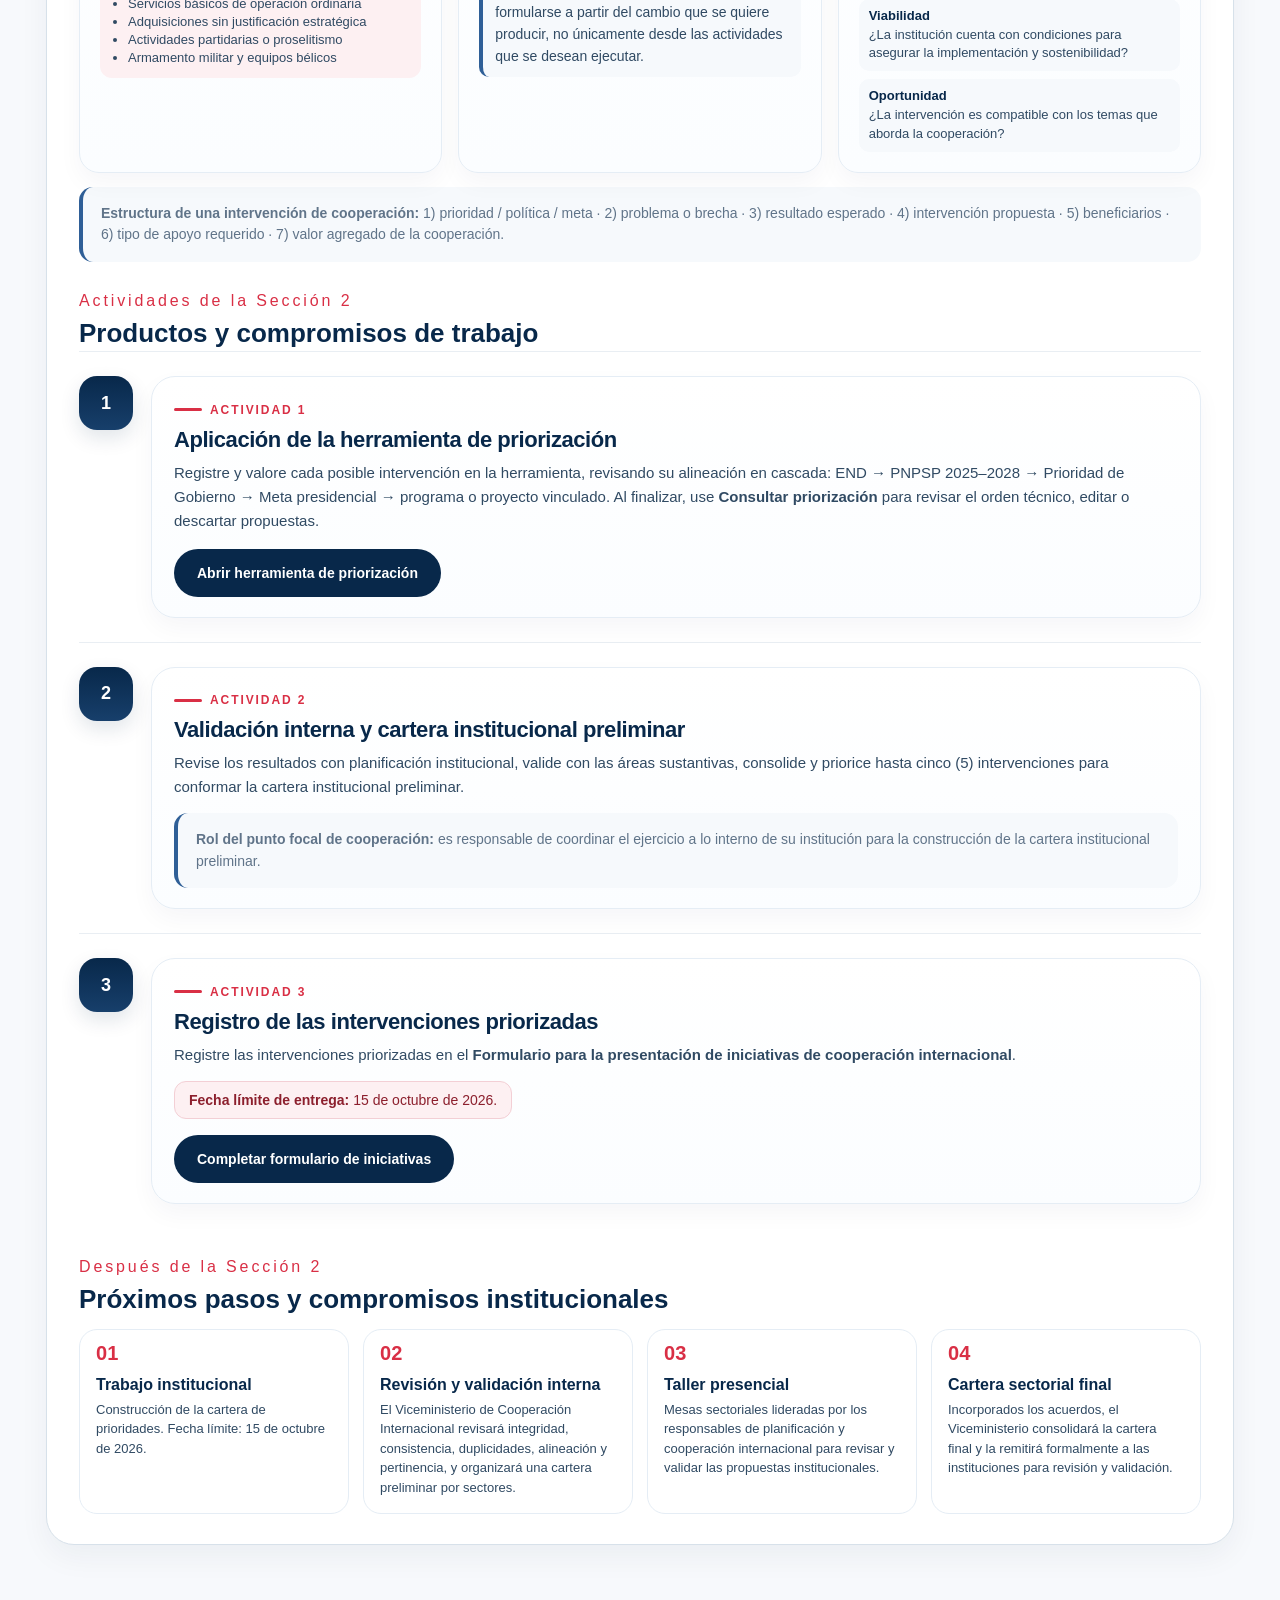
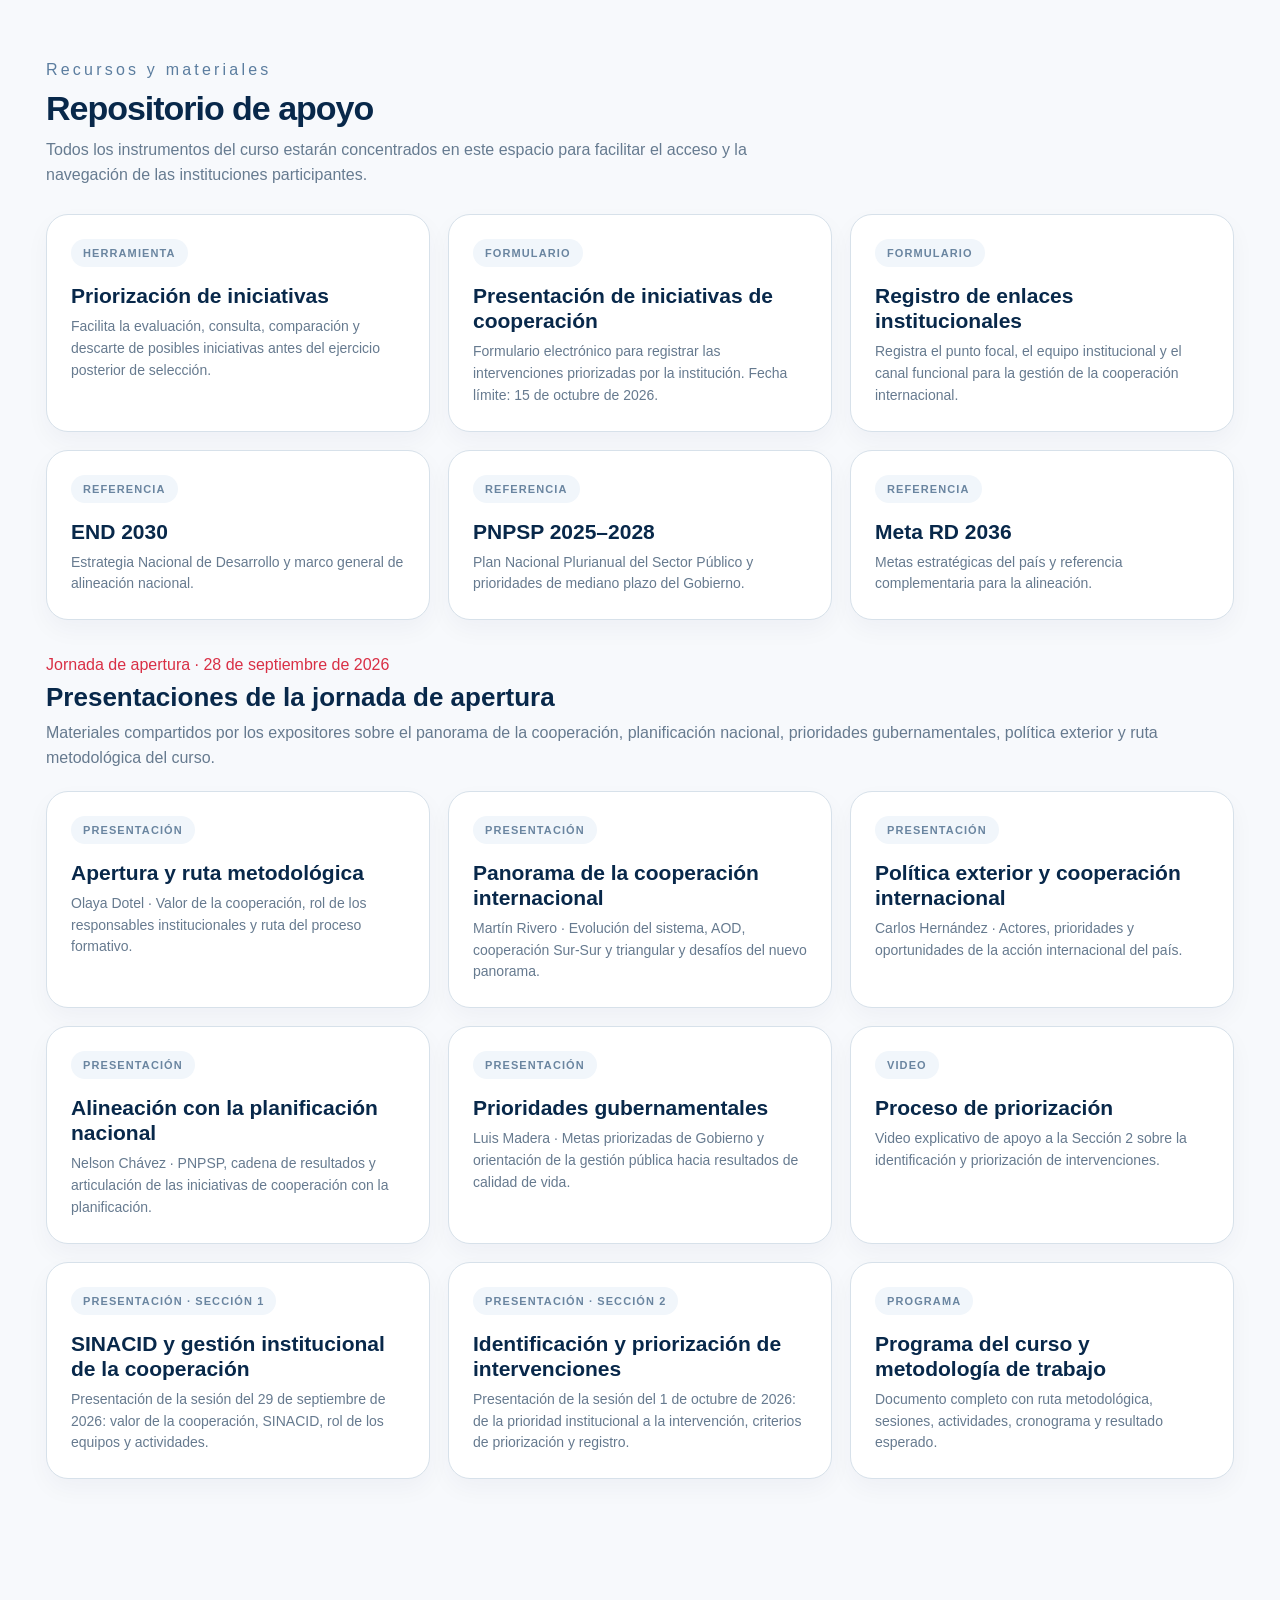
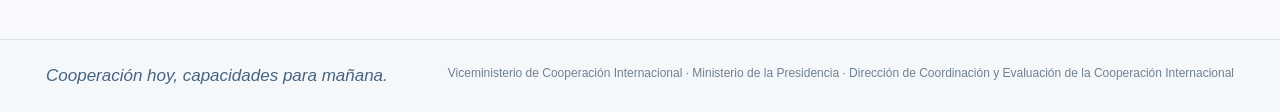
